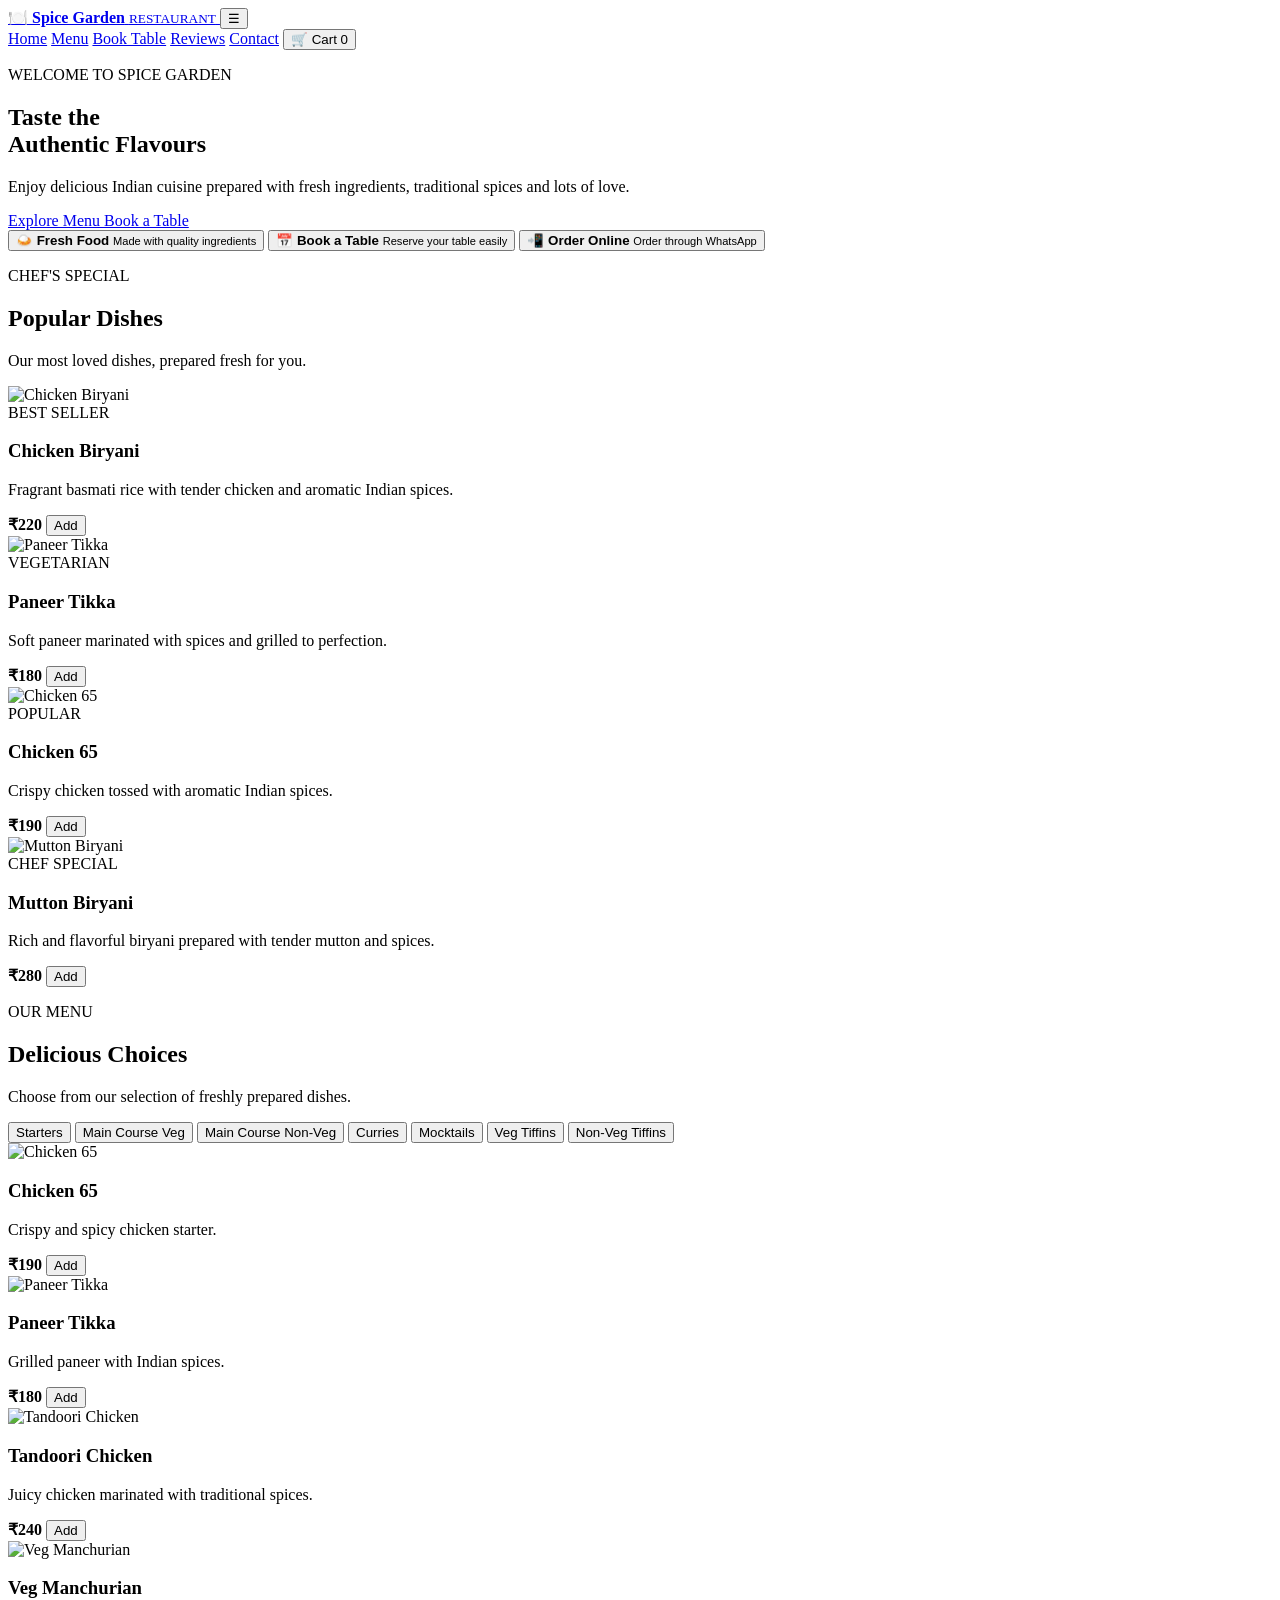
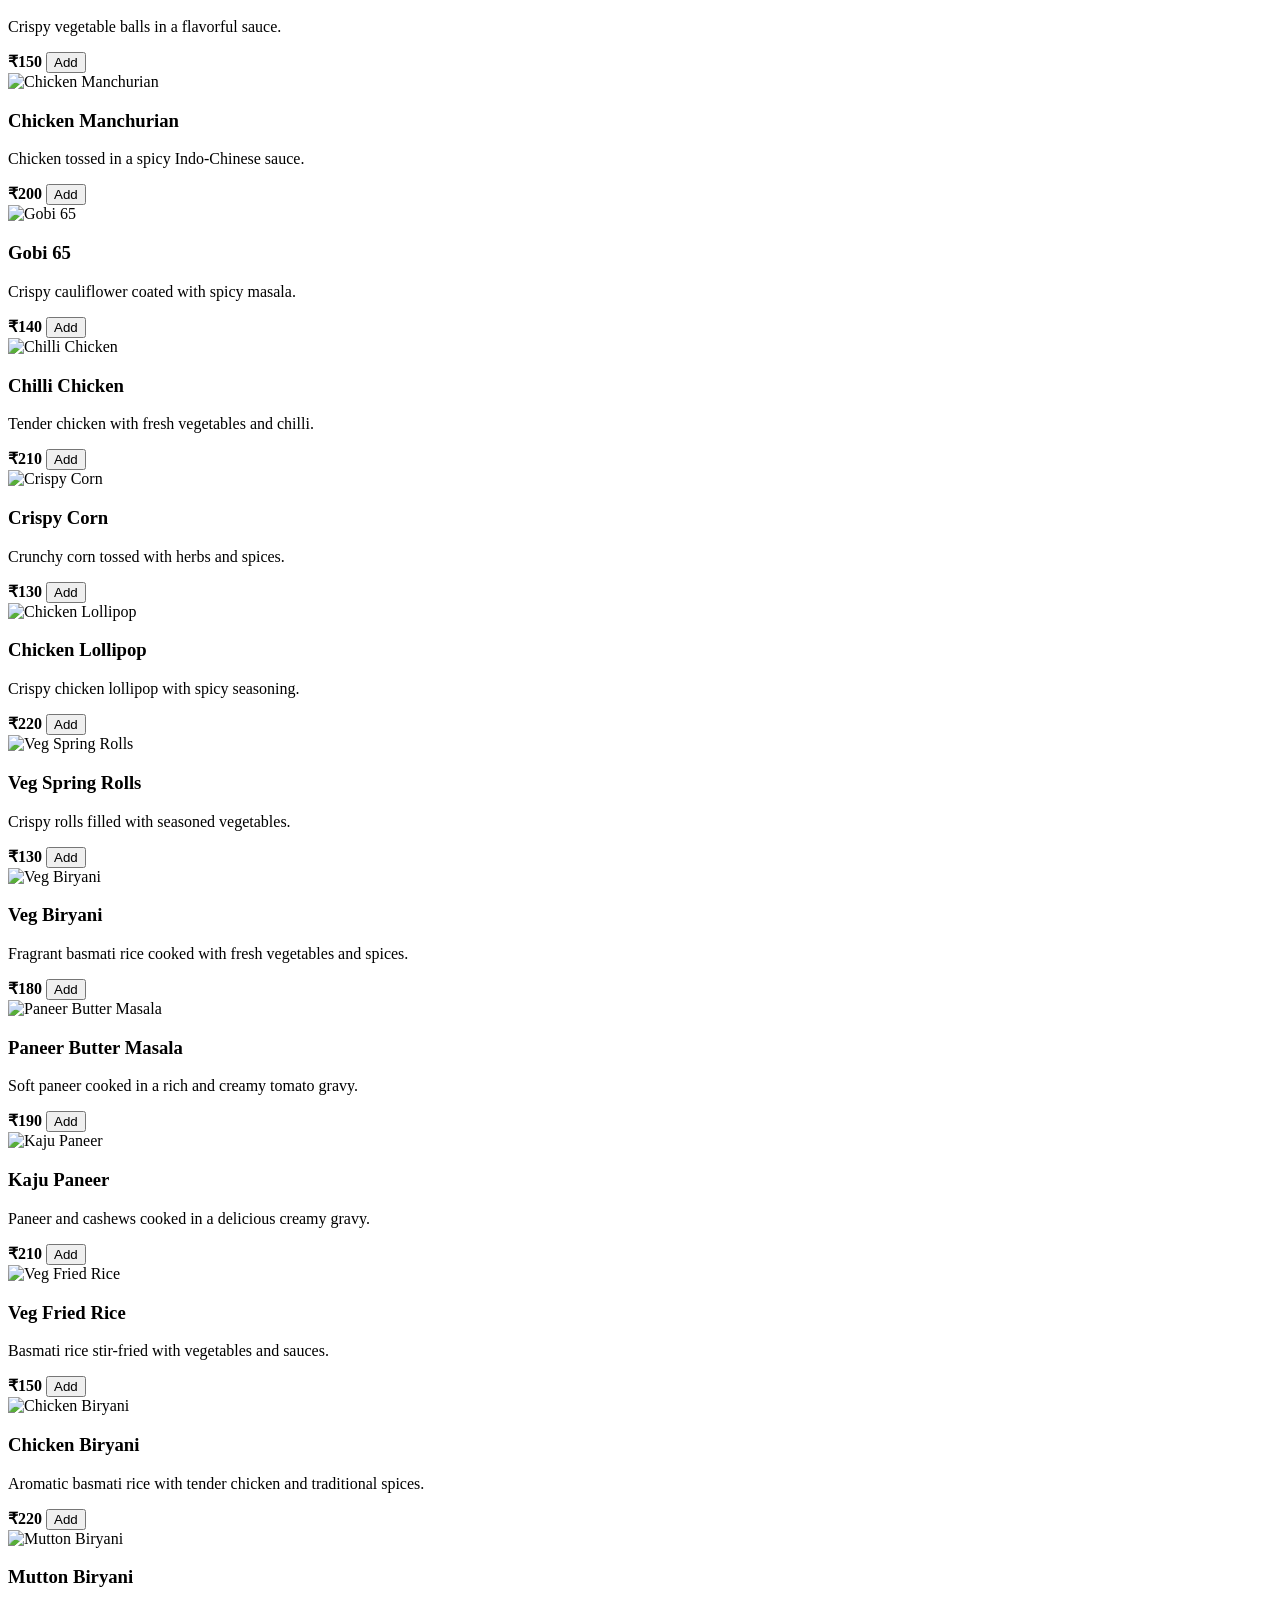
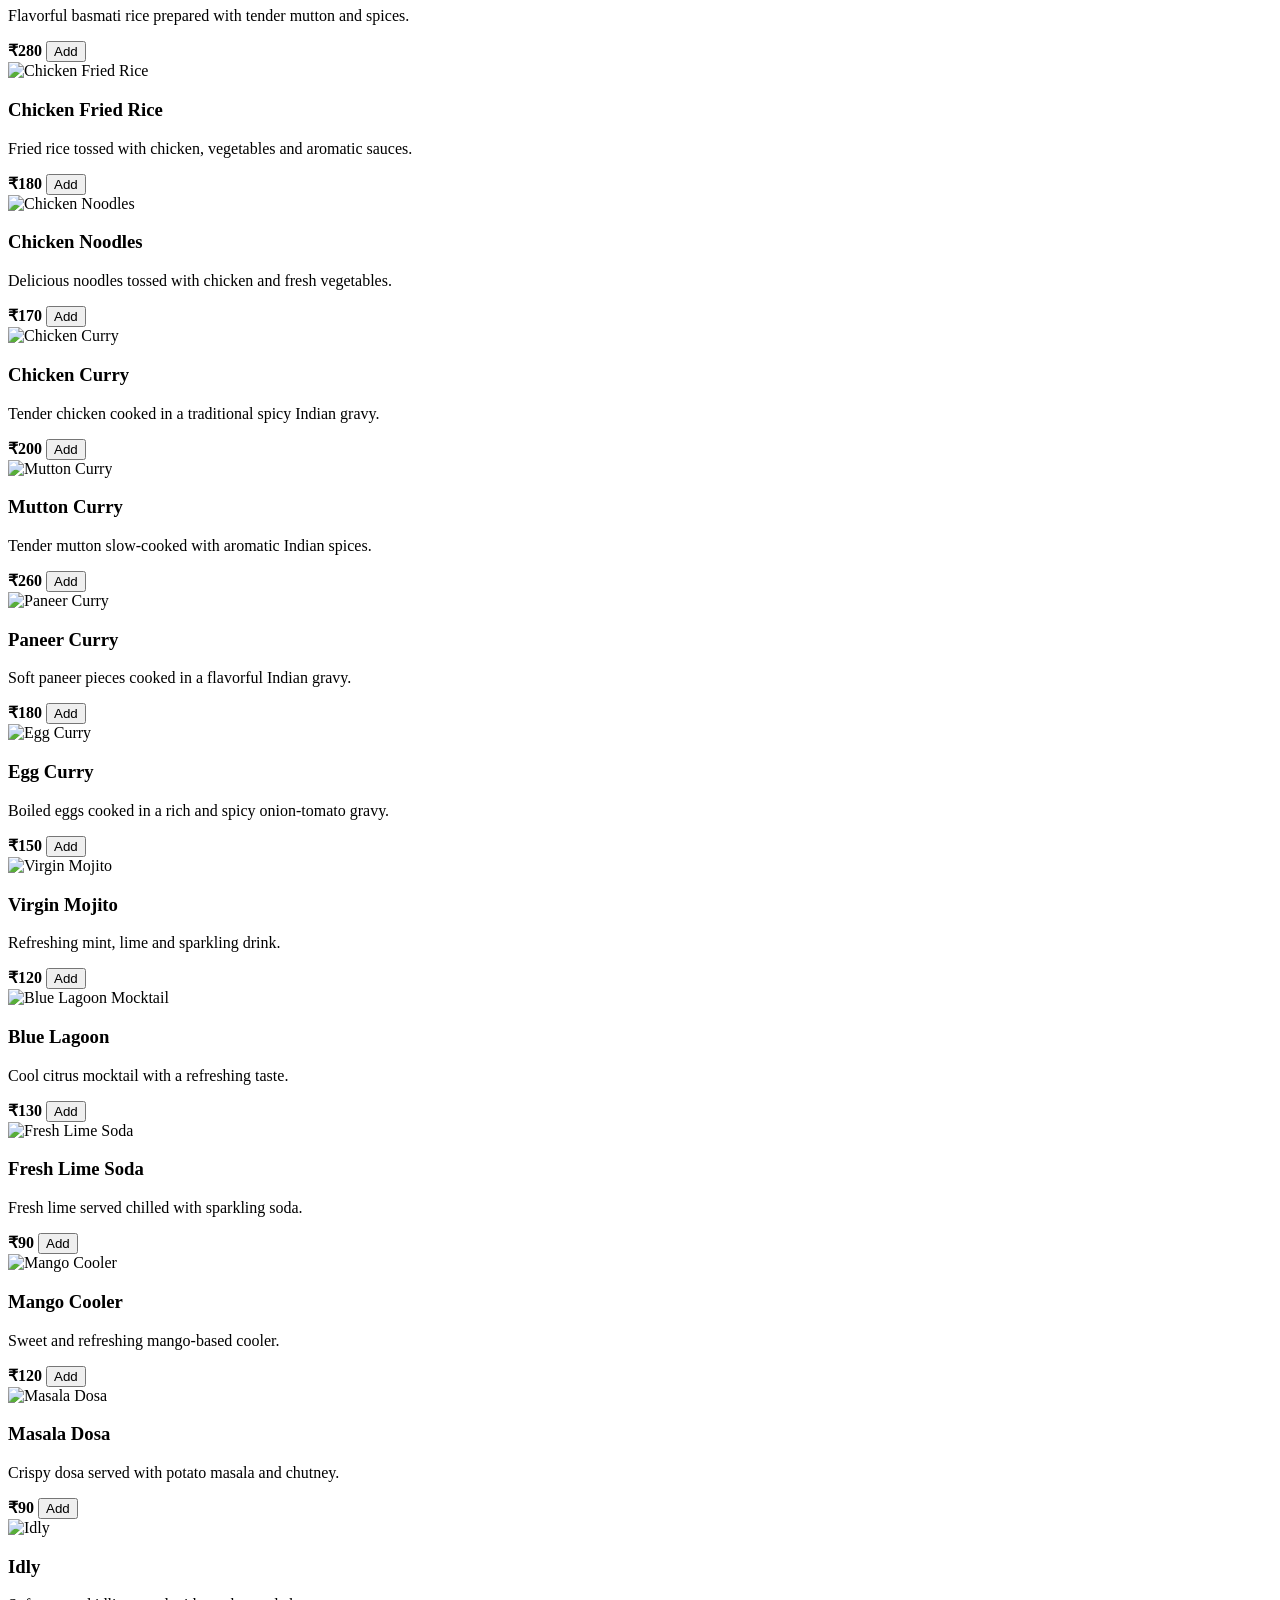
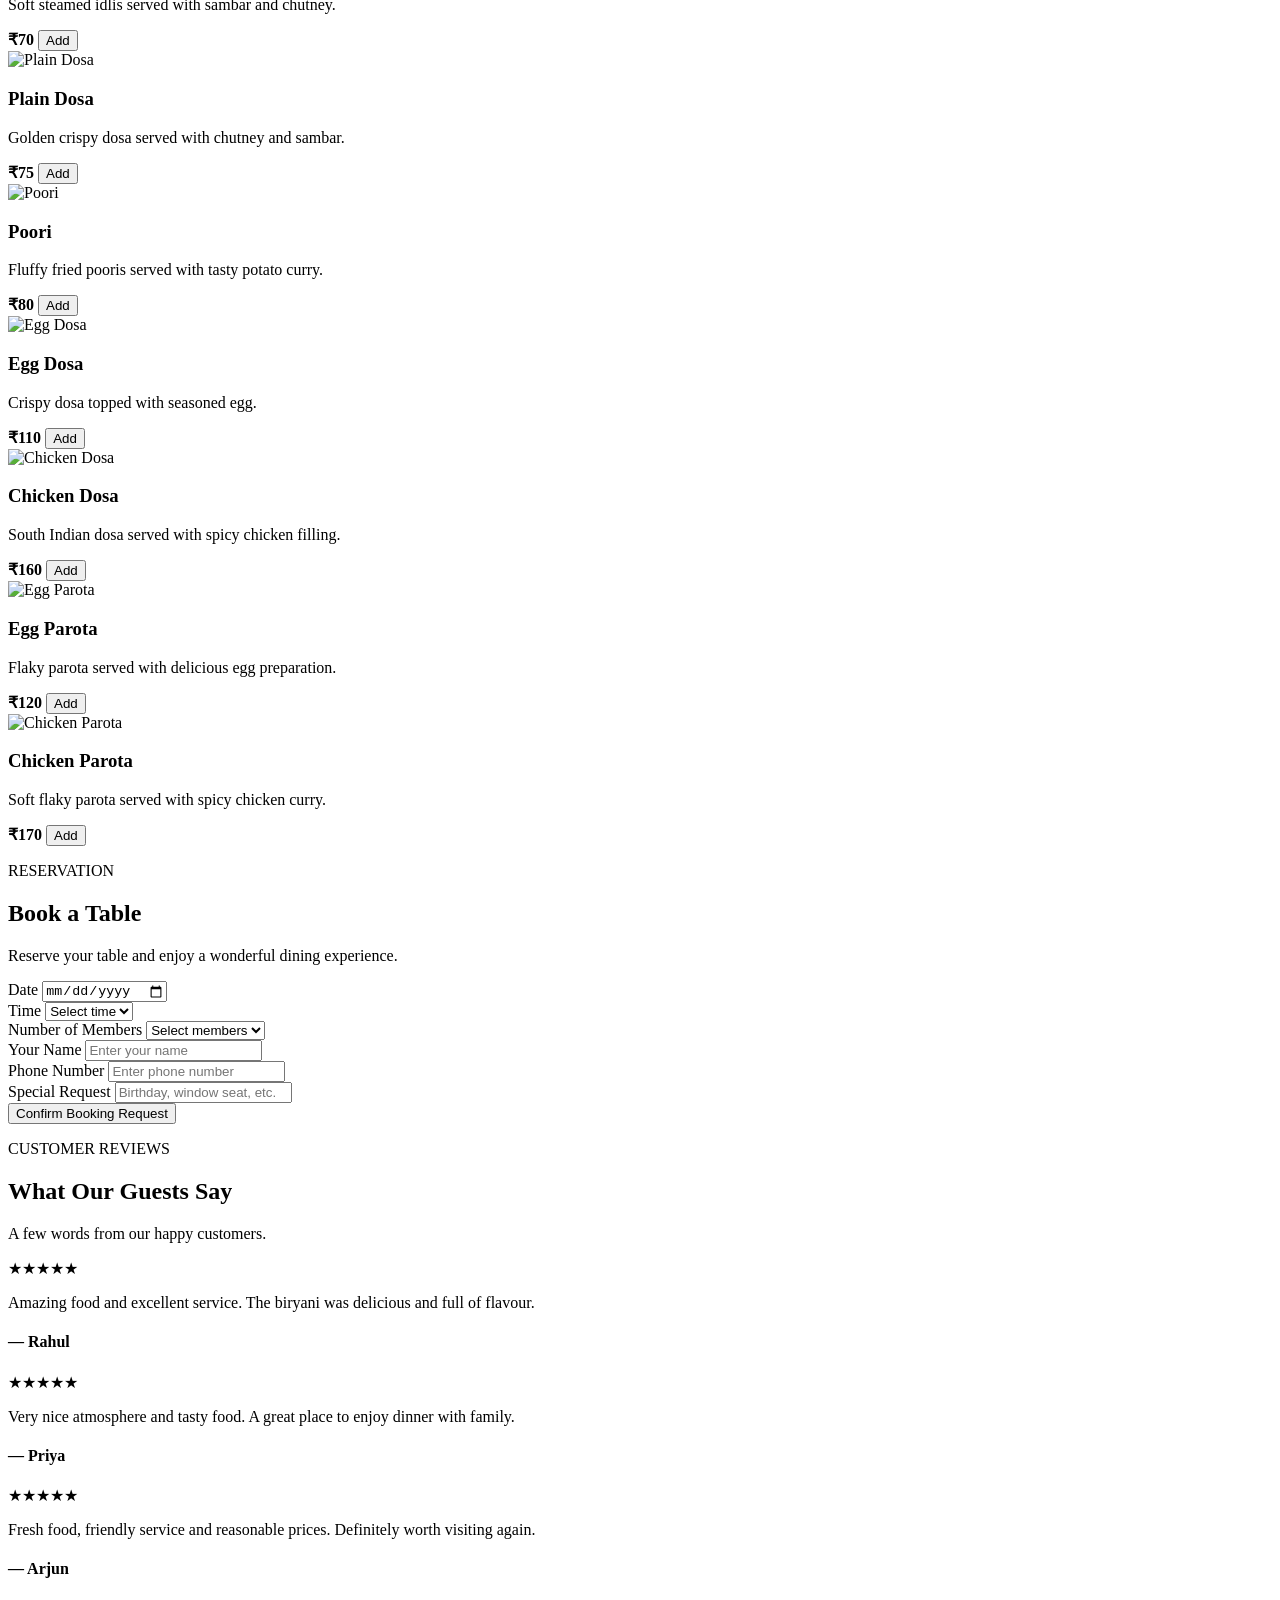
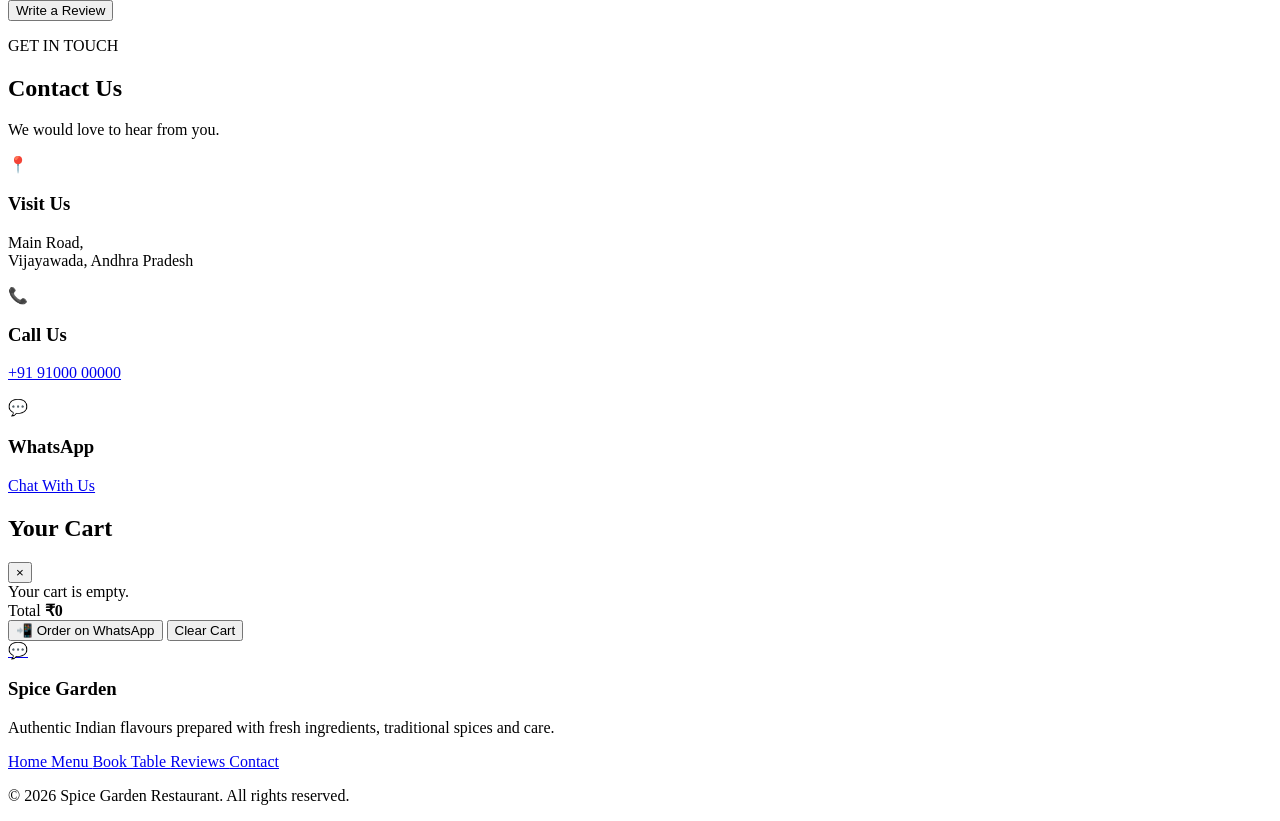
==== index.html @ 271b8ff0 "index.html" ====
<!DOCTYPE html>
<html lang="en">

<head>

    <meta charset="UTF-8">

    <meta name="viewport" content="width=device-width, initial-scale=1.0">

    <title>Spice Garden Restaurant</title>

    <meta
        name="description"
        content="Spice Garden Restaurant - Authentic Indian food, biryani, starters, curries and more."
    >

    <link rel="stylesheet" href="style.css">

</head>

<body>

<!-- =====================================================
     HEADER
===================================================== -->

<header class="topbar">

    <a href="#home" class="brand">

        <span class="brand-icon">🍽️</span>

        <span>
            <strong>Spice Garden</strong>
            <small>RESTAURANT</small>
        </span>

    </a>


    <button
        class="menu-toggle"
        id="menuToggle"
        aria-label="Open navigation menu"
    >
        ☰
    </button>


    <nav id="navMenu">

        <a href="#home">Home</a>

        <a href="#menu">Menu</a>

        <a href="#booking">Book Table</a>

        <a href="#reviews">Reviews</a>

        <a href="#contact">Contact</a>

        <button
            class="nav-cart"
            onclick="openCart()"
        >
            🛒 Cart
            <span id="cartCount">0</span>
        </button>

    </nav>

</header>


<!-- =====================================================
     HOME / HERO
===================================================== -->

<main>

<section class="hero" id="home">

    <div class="hero-overlay"></div>

    <div class="hero-content">

        <p class="eyebrow">
            WELCOME TO SPICE GARDEN
        </p>

        <h1>
            Taste the
            <br>
            <span>Authentic Flavours</span>
        </h1>

        <p class="hero-text">
            Enjoy delicious Indian cuisine prepared
            with fresh ingredients, traditional spices
            and lots of love.
        </p>

        <div class="hero-buttons">

            <a
                href="#menu"
                class="btn btn-primary"
            >
                Explore Menu
            </a>

            <a
                href="#booking"
                class="btn btn-outline"
            >
                Book a Table
            </a>

        </div>

    </div>

</section>


<!-- =====================================================
     QUICK ACTIONS
===================================================== -->

<section class="quick-actions">

    <button onclick="goToSection('menu')">

        <span>🍛</span>

        <strong>
            Fresh Food
        </strong>

        <small>
            Made with quality ingredients
        </small>

    </button>


    <button onclick="goToSection('booking')">

        <span>📅</span>

        <strong>
            Book a Table
        </strong>

        <small>
            Reserve your table easily
        </small>

    </button>


    <button onclick="orderOnWhatsApp()">

        <span>📲</span>

        <strong>
            Order Online
        </strong>

        <small>
            Order through WhatsApp
        </small>

    </button>

              </section>
              <!-- =====================================================
     FEATURED FOOD
===================================================== -->

<section class="featured-section">

    <div class="section-heading">

        <p class="eyebrow">
            CHEF'S SPECIAL
        </p>

        <h2>
            Popular Dishes
        </h2>

        <p>
            Our most loved dishes, prepared fresh for you.
        </p>

    </div>


    <div class="featured-grid">


        <!-- Chicken Biryani -->

        <div class="featured-card">

            <img
                src="https://images.unsplash.com/photo-1631515242808-497c3e7f98e7?auto=format&fit=crop&w=900&q=85"
                alt="Chicken Biryani"
            >

            <div class="featured-content">

                <span class="food-tag">
                    BEST SELLER
                </span>

                <h3>
                    Chicken Biryani
                </h3>

                <p>
                    Fragrant basmati rice with tender chicken
                    and aromatic Indian spices.
                </p>

                <div class="food-bottom">

                    <strong>₹220</strong>

                    <button
                        onclick="addToCart('Chicken Biryani', 220)"
                    >
                        Add
                    </button>

                </div>

            </div>

        </div>


        <!-- Paneer Tikka -->

        <div class="featured-card">

            <img
                src="https://images.unsplash.com/photo-1567188040759-fb8a883dc6d8?auto=format&fit=crop&w=900&q=85"
                alt="Paneer Tikka"
            >

            <div class="featured-content">

                <span class="food-tag">
                    VEGETARIAN
                </span>

                <h3>
                    Paneer Tikka
                </h3>

                <p>
                    Soft paneer marinated with spices
                    and grilled to perfection.
                </p>

                <div class="food-bottom">

                    <strong>₹180</strong>

                    <button
                        onclick="addToCart('Paneer Tikka', 180)"
                    >
                        Add
                    </button>

                </div>

            </div>

        </div>


        <!-- Chicken 65 -->

        <div class="featured-card">

            <img
                src="https://images.unsplash.com/photo-1562967916-eb82221dfb36?auto=format&fit=crop&w=900&q=85"
                alt="Chicken 65"
            >

            <div class="featured-content">

                <span class="food-tag">
                    POPULAR
                </span>

                <h3>
                    Chicken 65
                </h3>

                <p>
                    Crispy chicken tossed with
                    aromatic Indian spices.
                </p>

                <div class="food-bottom">

                    <strong>₹190</strong>

                    <button
                        onclick="addToCart('Chicken 65', 190)"
                    >
                        Add
                    </button>

                </div>

            </div>

        </div>


        <!-- Mutton Biryani -->

        <div class="featured-card">

            <img
                src="https://images.unsplash.com/photo-1545247181-516773cae754?auto=format&fit=crop&w=900&q=85"
                alt="Mutton Biryani"
            >

            <div class="featured-content">

                <span class="food-tag">
                    CHEF SPECIAL
                </span>

                <h3>
                    Mutton Biryani
                </h3>

                <p>
                    Rich and flavorful biryani prepared
                    with tender mutton and spices.
                </p>

                <div class="food-bottom">

                    <strong>₹280</strong>

                    <button
                        onclick="addToCart('Mutton Biryani', 280)"
                    >
                        Add
                    </button>

                </div>

            </div>

        </div>


    </div>

</section>


<!-- =====================================================
     MENU SECTION
===================================================== -->

<section class="menu-section" id="menu">

    <div class="section-heading">

        <p class="eyebrow">
            OUR MENU
        </p>

        <h2>
            Delicious Choices
        </h2>

        <p>
            Choose from our selection of freshly prepared dishes.
        </p>

    </div>


    <!-- MENU CATEGORY BUTTONS -->

    <div class="category-buttons">

        <button
            class="category active"
            onclick="showCategory('starters', this)"
        >
            Starters
        </button>


        <button
            class="category"
            onclick="showCategory('mainveg', this)"
        >
            Main Course Veg
        </button>


        <button
            class="category"
            onclick="showCategory('mainnonveg', this)"
        >
            Main Course Non-Veg
        </button>


        <button
            class="category"
            onclick="showCategory('curries', this)"
        >
            Curries
        </button>


        <button
            class="category"
            onclick="showCategory('mocktails', this)"
        >
            Mocktails
        </button>


        <button
            class="category"
            onclick="showCategory('veg', this)"
        >
            Veg Tiffins
        </button>


        <button
            class="category"
            onclick="showCategory('nonveg', this)"
        >
            Non-Veg Tiffins
        </button>

    </div>


    <!-- =================================================
         STARTERS
    ================================================= -->

    <div
        class="food-category active-category"
        id="starters"
    >


        <!-- Chicken 65 -->

        <div class="food-card">

            <img
                src="https://images.unsplash.com/photo-1562967916-eb82221dfb36?auto=format&fit=crop&w=900&q=85"
                alt="Chicken 65"
            >

            <div class="food-info">

                <h3>Chicken 65</h3>

                <p>
                    Crispy and spicy chicken starter.
                </p>

                <div class="food-bottom">

                    <strong>₹190</strong>

                    <button
                        onclick="addToCart('Chicken 65', 190)"
                    >
                        Add
                    </button>

                </div>

            </div>

        </div>


        <!-- Paneer Tikka -->

        <div class="food-card">

            <img
                src="https://images.unsplash.com/photo-1567188040759-fb8a883dc6d8?auto=format&fit=crop&w=900&q=85"
                alt="Paneer Tikka"
            >

            <div class="food-info">

                <h3>Paneer Tikka</h3>

                <p>
                    Grilled paneer with Indian spices.
                </p>

                <div class="food-bottom">

                    <strong>₹180</strong>

                    <button
                        onclick="addToCart('Paneer Tikka', 180)"
                    >
                        Add
                    </button>

                </div>

            </div>

        </div>


        <!-- Tandoori Chicken -->

        <div class="food-card">

            <img
                src="https://images.unsplash.com/photo-1599487488170-d11ec9c172f0?auto=format&fit=crop&w=900&q=85"
                alt="Tandoori Chicken"
            >

            <div class="food-info">

                <h3>Tandoori Chicken</h3>

                <p>
                    Juicy chicken marinated with traditional spices.
                </p>

                <div class="food-bottom">

                    <strong>₹240</strong>

                    <button
                        onclick="addToCart('Tandoori Chicken', 240)"
                    >
                        Add
                    </button>

                </div>

            </div>

        </div>


        <!-- Veg Manchurian -->

        <div class="food-card">

            <img
                src="https://images.unsplash.com/photo-1625398407796-82650a8c135f?auto=format&fit=crop&w=900&q=85"
                alt="Veg Manchurian"
            >

            <div class="food-info">

                <h3>Veg Manchurian</h3>

                <p>
                    Crispy vegetable balls in a flavorful sauce.
                </p>

                <div class="food-bottom">

                    <strong>₹150</strong>

                    <button
                        onclick="addToCart('Veg Manchurian', 150)"
                    >
                        Add
                    </button>

                </div>

            </div>

        </div>


        <!-- Chicken Manchurian -->

        <div class="food-card">

            <img
                src="https://images.unsplash.com/photo-1601050690597-df0568f70950?auto=format&fit=crop&w=900&q=85"
                alt="Chicken Manchurian"
            >

            <div class="food-info">

                <h3>Chicken Manchurian</h3>

                <p>
                    Chicken tossed in a spicy Indo-Chinese sauce.
                </p>

                <div class="food-bottom">

                    <strong>₹200</strong>

                    <button
                        onclick="addToCart('Chicken Manchurian', 200)"
                    >
                        Add
                    </button>

                </div>

            </div>

        </div>


        <!-- Gobi 65 -->

        <div class="food-card">

            <img
                src="https://images.unsplash.com/photo-1626777552726-4a6b54c97e46?auto=format&fit=crop&w=900&q=85"
                alt="Gobi 65"
            >

            <div class="food-info">

                <h3>Gobi 65</h3>

                <p>
                    Crispy cauliflower coated with spicy masala.
                </p>

                <div class="food-bottom">

                    <strong>₹140</strong>

                    <button
                        onclick="addToCart('Gobi 65', 140)"
                    >
                        Add
                    </button>

                </div>

            </div>

        </div>


        <!-- Chilli Chicken -->

        <div class="food-card">

            <img
                src="https://images.unsplash.com/photo-1525755662778-989d0524087e?auto=format&fit=crop&w=900&q=85"
                alt="Chilli Chicken"
            >

            <div class="food-info">

                <h3>Chilli Chicken</h3>

                <p>
                    Tender chicken with fresh vegetables and chilli.
                </p>

                <div class="food-bottom">

                    <strong>₹210</strong>

                    <button
                        onclick="addToCart('Chilli Chicken', 210)"
                    >
                        Add
                    </button>

                </div>

            </div>

        </div>


        <!-- Crispy Corn -->

        <div class="food-card">

            <img
                src="https://images.unsplash.com/photo-1551754655-cd27e38d2076?auto=format&fit=crop&w=900&q=85"
                alt="Crispy Corn"
            >

            <div class="food-info">

                <h3>Crispy Corn</h3>

                <p>
                    Crunchy corn tossed with herbs and spices.
                </p>

                <div class="food-bottom">

                    <strong>₹130</strong>

                    <button
                        onclick="addToCart('Crispy Corn', 130)"
                    >
                        Add
                    </button>

                </div>

            </div>

        </div>


        <!-- Chicken Lollipop -->

        <div class="food-card">

            <img
                src="https://images.unsplash.com/photo-1527477396000-e27163b481c2?auto=format&fit=crop&w=900&q=85"
                alt="Chicken Lollipop"
            >

            <div class="food-info">

                <h3>Chicken Lollipop</h3>

                <p>
                    Crispy chicken lollipop with spicy seasoning.
                </p>

                <div class="food-bottom">

                    <strong>₹220</strong>

                    <button
                        onclick="addToCart('Chicken Lollipop', 220)"
                    >
                        Add
                    </button>

                </div>

            </div>

        </div>


        <!-- Veg Spring Rolls -->

        <div class="food-card">

            <img
                src="https://images.unsplash.com/photo-1544025162-d76694265947?auto=format&fit=crop&w=900&q=85"
                alt="Veg Spring Rolls"
            >

            <div class="food-info">

                <h3>Veg Spring Rolls</h3>

                <p>
                    Crispy rolls filled with seasoned vegetables.
                </p>

                <div class="food-bottom">

                    <strong>₹130</strong>

                    <button
                        onclick="addToCart('Veg Spring Rolls', 130)"
                    >
                        Add
                    </button>

                </div>

            </div>

        </div>

  </div>
  <!-- =====================================================
     MAIN COURSE — VEG
===================================================== -->

<div
    class="food-category"
    id="mainveg"
>


    <!-- Veg Biryani -->

    <div class="food-card">

        <img
            src="https://images.unsplash.com/photo-1601050690117-94f5f6fa8bd7?auto=format&fit=crop&w=900&q=85"
            alt="Veg Biryani"
        >

        <div class="food-info">

            <h3>Veg Biryani</h3>

            <p>
                Fragrant basmati rice cooked with fresh vegetables and spices.
            </p>

            <div class="food-bottom">

                <strong>₹180</strong>

                <button
                    onclick="addToCart('Veg Biryani', 180)"
                >
                    Add
                </button>

            </div>

        </div>

    </div>


    <!-- Paneer Butter Masala -->

    <div class="food-card">

        <img
            src="https://images.unsplash.com/photo-1631452180519-c014fe946bc7?auto=format&fit=crop&w=900&q=85"
            alt="Paneer Butter Masala"
        >

        <div class="food-info">

            <h3>Paneer Butter Masala</h3>

            <p>
                Soft paneer cooked in a rich and creamy tomato gravy.
            </p>

            <div class="food-bottom">

                <strong>₹190</strong>

                <button
                    onclick="addToCart('Paneer Butter Masala', 190)"
                >
                    Add
                </button>

            </div>

        </div>

    </div>


    <!-- Kaju Paneer -->

    <div class="food-card">

        <img
            src="https://images.unsplash.com/photo-1631452180539-96aca7d48617?auto=format&fit=crop&w=900&q=85"
            alt="Kaju Paneer"
        >

        <div class="food-info">

            <h3>Kaju Paneer</h3>

            <p>
                Paneer and cashews cooked in a delicious creamy gravy.
            </p>

            <div class="food-bottom">

                <strong>₹210</strong>

                <button
                    onclick="addToCart('Kaju Paneer', 210)"
                >
                    Add
                </button>

            </div>

        </div>

    </div>


    <!-- Veg Fried Rice -->

    <div class="food-card">

        <img
            src="https://images.unsplash.com/photo-1603133872878-684f208fb84b?auto=format&fit=crop&w=900&q=85"
            alt="Veg Fried Rice"
        >

        <div class="food-info">

            <h3>Veg Fried Rice</h3>

            <p>
                Basmati rice stir-fried with vegetables and sauces.
            </p>

            <div class="food-bottom">

                <strong>₹150</strong>

                <button
                    onclick="addToCart('Veg Fried Rice', 150)"
                >
                    Add
                </button>

            </div>

        </div>

    </div>


</div>



<!-- =====================================================
     MAIN COURSE — NON-VEG
===================================================== -->

<div
    class="food-category"
    id="mainnonveg"
>


    <!-- Chicken Biryani -->

    <div class="food-card">

        <img
            src="https://images.unsplash.com/photo-1631515242808-497c3e7f98e7?auto=format&fit=crop&w=900&q=85"
            alt="Chicken Biryani"
        >

        <div class="food-info">

            <h3>Chicken Biryani</h3>

            <p>
                Aromatic basmati rice with tender chicken and traditional spices.
            </p>

            <div class="food-bottom">

                <strong>₹220</strong>

                <button
                    onclick="addToCart('Chicken Biryani', 220)"
                >
                    Add
                </button>

            </div>

        </div>

    </div>


    <!-- Mutton Biryani -->

    <div class="food-card">

        <img
            src="https://images.unsplash.com/photo-1545247181-516773cae754?auto=format&fit=crop&w=900&q=85"
            alt="Mutton Biryani"
        >

        <div class="food-info">

            <h3>Mutton Biryani</h3>

            <p>
                Flavorful basmati rice prepared with tender mutton and spices.
            </p>

            <div class="food-bottom">

                <strong>₹280</strong>

                <button
                    onclick="addToCart('Mutton Biryani', 280)"
                >
                    Add
                </button>

            </div>

        </div>

    </div>


    <!-- Chicken Fried Rice -->

    <div class="food-card">

        <img
            src="https://images.unsplash.com/photo-1603133872878-684f208fb84b?auto=format&fit=crop&w=900&q=85"
            alt="Chicken Fried Rice"
        >

        <div class="food-info">

            <h3>Chicken Fried Rice</h3>

            <p>
                Fried rice tossed with chicken, vegetables and aromatic sauces.
            </p>

            <div class="food-bottom">

                <strong>₹180</strong>

                <button
                    onclick="addToCart('Chicken Fried Rice', 180)"
                >
                    Add
                </button>

            </div>

        </div>

    </div>


    <!-- Chicken Noodles -->

    <div class="food-card">

        <img
            src="https://images.unsplash.com/photo-1552611052-33e04de081de?auto=format&fit=crop&w=900&q=85"
            alt="Chicken Noodles"
        >

        <div class="food-info">

            <h3>Chicken Noodles</h3>

            <p>
                Delicious noodles tossed with chicken and fresh vegetables.
            </p>

            <div class="food-bottom">

                <strong>₹170</strong>

                <button
                    onclick="addToCart('Chicken Noodles', 170)"
                >
                    Add
                </button>

            </div>

        </div>

    </div>


</div>



<!-- =====================================================
     CURRIES
===================================================== -->

<div
    class="food-category"
    id="curries"
>


    <!-- Chicken Curry -->

    <div class="food-card">

        <img
            src="https://images.unsplash.com/photo-1603894584373-5ac82b2ae398?auto=format&fit=crop&w=900&q=85"
            alt="Chicken Curry"
        >

        <div class="food-info">

            <h3>Chicken Curry</h3>

            <p>
                Tender chicken cooked in a traditional spicy Indian gravy.
            </p>

            <div class="food-bottom">

                <strong>₹200</strong>

                <button
                    onclick="addToCart('Chicken Curry', 200)"
                >
                    Add
                </button>

            </div>

        </div>

    </div>


    <!-- Mutton Curry -->

    <div class="food-card">

        <img
            src="https://images.unsplash.com/photo-1545247181-516773cae754?auto=format&fit=crop&w=900&q=85"
            alt="Mutton Curry"
        >

        <div class="food-info">

            <h3>Mutton Curry</h3>

            <p>
                Tender mutton slow-cooked with aromatic Indian spices.
            </p>

            <div class="food-bottom">

                <strong>₹260</strong>

                <button
                    onclick="addToCart('Mutton Curry', 260)"
                >
                    Add
                </button>

            </div>

        </div>

    </div>


    <!-- Paneer Curry -->

    <div class="food-card">

        <img
            src="https://images.unsplash.com/photo-1631452180519-c014fe946bc7?auto=format&fit=crop&w=900&q=85"
            alt="Paneer Curry"
        >

        <div class="food-info">

            <h3>Paneer Curry</h3>

            <p>
                Soft paneer pieces cooked in a flavorful Indian gravy.
            </p>

            <div class="food-bottom">

                <strong>₹180</strong>

                <button
                    onclick="addToCart('Paneer Curry', 180)"
                >
                    Add
                </button>

            </div>

        </div>

    </div>


    <!-- Egg Curry -->

    <div class="food-card">

        <img
            src="https://images.unsplash.com/photo-1601050690597-df0568f70950?auto=format&fit=crop&w=900&q=85"
            alt="Egg Curry"
        >

        <div class="food-info">

            <h3>Egg Curry</h3>

            <p>
                Boiled eggs cooked in a rich and spicy onion-tomato gravy.
            </p>

            <div class="food-bottom">

                <strong>₹150</strong>

                <button
                    onclick="addToCart('Egg Curry', 150)"
                >
                    Add
                </button>

            </div>

        </div>

    </div>


</div>
<!-- =====================================================
     MOCKTAILS
===================================================== -->

<div
    class="food-category"
    id="mocktails"
>


    <!-- Virgin Mojito -->

    <div class="food-card">

        <img
            src="https://images.unsplash.com/photo-1513558161293-cdaf765ed2fd?auto=format&fit=crop&w=900&q=85"
            alt="Virgin Mojito"
        >

        <div class="food-info">

            <h3>Virgin Mojito</h3>

            <p>
                Refreshing mint, lime and sparkling drink.
            </p>

            <div class="food-bottom">

                <strong>₹120</strong>

                <button
                    onclick="addToCart('Virgin Mojito', 120)"
                >
                    Add
                </button>

            </div>

        </div>

    </div>


    <!-- Blue Lagoon -->

    <div class="food-card">

        <img
            src="https://images.unsplash.com/photo-1551024709-8f23befc6f87?auto=format&fit=crop&w=900&q=85"
            alt="Blue Lagoon Mocktail"
        >

        <div class="food-info">

            <h3>Blue Lagoon</h3>

            <p>
                Cool citrus mocktail with a refreshing taste.
            </p>

            <div class="food-bottom">

                <strong>₹130</strong>

                <button
                    onclick="addToCart('Blue Lagoon', 130)"
                >
                    Add
                </button>

            </div>

        </div>

    </div>


    <!-- Fresh Lime Soda -->

    <div class="food-card">

        <img
            src="https://images.unsplash.com/photo-1513558161293-cdaf765ed2fd?auto=format&fit=crop&w=900&q=85"
            alt="Fresh Lime Soda"
        >

        <div class="food-info">

            <h3>Fresh Lime Soda</h3>

            <p>
                Fresh lime served chilled with sparkling soda.
            </p>

            <div class="food-bottom">

                <strong>₹90</strong>

                <button
                    onclick="addToCart('Fresh Lime Soda', 90)"
                >
                    Add
                </button>

            </div>

        </div>

    </div>


    <!-- Mango Cooler -->

    <div class="food-card">

        <img
            src="https://images.unsplash.com/photo-1623065422902-30a2d299bbe4?auto=format&fit=crop&w=900&q=85"
            alt="Mango Cooler"
        >

        <div class="food-info">

            <h3>Mango Cooler</h3>

            <p>
                Sweet and refreshing mango-based cooler.
            </p>

            <div class="food-bottom">

                <strong>₹120</strong>

                <button
                    onclick="addToCart('Mango Cooler', 120)"
                >
                    Add
                </button>

            </div>

        </div>

    </div>

</div>



<!-- =====================================================
     VEG TIFFINS
===================================================== -->

<div
    class="food-category"
    id="veg"
>


    <!-- Masala Dosa -->

    <div class="food-card">

        <img
            src="https://images.unsplash.com/photo-1589301760014-d929f3979dbc?auto=format&fit=crop&w=900&q=85"
            alt="Masala Dosa"
        >

        <div class="food-info">

            <h3>Masala Dosa</h3>

            <p>
                Crispy dosa served with potato masala and chutney.
            </p>

            <div class="food-bottom">

                <strong>₹90</strong>

                <button
                    onclick="addToCart('Masala Dosa', 90)"
                >
                    Add
                </button>

            </div>

        </div>

    </div>


    <!-- Idly -->

    <div class="food-card">

        <img
            src="https://images.unsplash.com/photo-1589301760014-d929f3979dbc?auto=format&fit=crop&w=900&q=85"
            alt="Idly"
        >

        <div class="food-info">

            <h3>Idly</h3>

            <p>
                Soft steamed idlis served with sambar and chutney.
            </p>

            <div class="food-bottom">

                <strong>₹70</strong>

                <button
                    onclick="addToCart('Idly', 70)"
                >
                    Add
                </button>

            </div>

        </div>

    </div>


    <!-- Plain Dosa -->

    <div class="food-card">

        <img
            src="https://images.unsplash.com/photo-1589301760014-d929f3979dbc?auto=format&fit=crop&w=900&q=85"
            alt="Plain Dosa"
        >

        <div class="food-info">

            <h3>Plain Dosa</h3>

            <p>
                Golden crispy dosa served with chutney and sambar.
            </p>

            <div class="food-bottom">

                <strong>₹75</strong>

                <button
                    onclick="addToCart('Plain Dosa', 75)"
                >
                    Add
                </button>

            </div>

        </div>

    </div>


    <!-- Poori -->

    <div class="food-card">

        <img
            src="https://images.unsplash.com/photo-1601050690117-94f5f6fa8bd7?auto=format&fit=crop&w=900&q=85"
            alt="Poori"
        >

        <div class="food-info">

            <h3>Poori</h3>

            <p>
                Fluffy fried pooris served with tasty potato curry.
            </p>

            <div class="food-bottom">

                <strong>₹80</strong>

                <button
                    onclick="addToCart('Poori', 80)"
                >
                    Add
                </button>

            </div>

        </div>

    </div>

</div>



<!-- =====================================================
     NON-VEG TIFFINS
===================================================== -->

<div
    class="food-category"
    id="nonveg"
>


    <!-- Egg Dosa -->

    <div class="food-card">

        <img
            src="https://images.unsplash.com/photo-1601050690597-df0568f70950?auto=format&fit=crop&w=900&q=85"
            alt="Egg Dosa"
        >

        <div class="food-info">

            <h3>Egg Dosa</h3>

            <p>
                Crispy dosa topped with seasoned egg.
            </p>

            <div class="food-bottom">

                <strong>₹110</strong>

                <button
                    onclick="addToCart('Egg Dosa', 110)"
                >
                    Add
                </button>

            </div>

        </div>

    </div>


    <!-- Chicken Dosa -->

    <div class="food-card">

        <img
            src="https://images.unsplash.com/photo-1603894584373-5ac82b2ae398?auto=format&fit=crop&w=900&q=85"
            alt="Chicken Dosa"
        >

        <div class="food-info">

            <h3>Chicken Dosa</h3>

            <p>
                South Indian dosa served with spicy chicken filling.
            </p>

            <div class="food-bottom">

                <strong>₹160</strong>

                <button
                    onclick="addToCart('Chicken Dosa', 160)"
                >
                    Add
                </button>

            </div>

        </div>

    </div>


    <!-- Egg Parota -->

    <div class="food-card">

        <img
            src="https://images.unsplash.com/photo-1601050690597-df0568f70950?auto=format&fit=crop&w=900&q=85"
            alt="Egg Parota"
        >

        <div class="food-info">

            <h3>Egg Parota</h3>

            <p>
                Flaky parota served with delicious egg preparation.
            </p>

            <div class="food-bottom">

                <strong>₹120</strong>

                <button
                    onclick="addToCart('Egg Parota', 120)"
                >
                    Add
                </button>

            </div>

        </div>

    </div>


    <!-- Chicken Parota -->

    <div class="food-card">

        <img
            src="https://images.unsplash.com/photo-1603894584373-5ac82b2ae398?auto=format&fit=crop&w=900&q=85"
            alt="Chicken Parota"
        >

        <div class="food-info">

            <h3>Chicken Parota</h3>

            <p>
                Soft flaky parota served with spicy chicken curry.
            </p>

            <div class="food-bottom">

                <strong>₹170</strong>

                <button
                    onclick="addToCart('Chicken Parota', 170)"
                >
                    Add
                </button>

            </div>

        </div>

    </div>

          </div>
          <!-- =====================================================
     BOOK A TABLE
===================================================== -->

</section>

<section class="booking-section" id="booking">

    <div class="section-title">

        <p class="eyebrow">RESERVATION</p>

        <h2>Book a Table</h2>

        <p>
            Reserve your table and enjoy a wonderful dining experience.
        </p>

    </div>

    <form class="booking-form" id="bookingForm">

        <div class="form-row">

            <div class="form-group">

                <label for="bookingDate">
                    Date
                </label>

                <input
                    type="date"
                    id="bookingDate"
                    required
                >

            </div>


            <div class="form-group">

                <label for="bookingTime">
                    Time
                </label>

                <select id="bookingTime" required>

                    <option value="">
                        Select time
                    </option>

                    <option value="11:00 AM">
                        11:00 AM
                    </option>

                    <option value="12:00 PM">
                        12:00 PM
                    </option>

                    <option value="1:00 PM">
                        1:00 PM
                    </option>

                    <option value="2:00 PM">
                        2:00 PM
                    </option>

                    <option value="6:00 PM">
                        6:00 PM
                    </option>

                    <option value="7:00 PM">
                        7:00 PM
                    </option>

                    <option value="8:00 PM">
                        8:00 PM
                    </option>

                    <option value="9:00 PM">
                        9:00 PM
                    </option>

                </select>

            </div>

        </div>


        <div class="form-row">

            <div class="form-group">

                <label for="bookingMembers">
                    Number of Members
                </label>

                <select id="bookingMembers" required>

                    <option value="">
                        Select members
                    </option>

                    <option value="1">
                        1 Person
                    </option>

                    <option value="2">
                        2 People
                    </option>

                    <option value="3">
                        3 People
                    </option>

                    <option value="4">
                        4 People
                    </option>

                    <option value="5">
                        5 People
                    </option>

                    <option value="6">
                        6 People
                    </option>

                    <option value="7">
                        7 People
                    </option>

                    <option value="8">
                        8 People
                    </option>

                    <option value="9">
                        9 People
                    </option>

                    <option value="10">
                        10 People
                    </option>

                </select>

            </div>


            <div class="form-group">

                <label for="customerName">
                    Your Name
                </label>

                <input
                    type="text"
                    id="customerName"
                    placeholder="Enter your name"
                    required
                >

            </div>

        </div>


        <div class="form-row">

            <div class="form-group">

                <label for="customerPhone">
                    Phone Number
                </label>

                <input
                    type="tel"
                    id="customerPhone"
                    placeholder="Enter phone number"
                    inputmode="numeric"
                    required
                >

            </div>


            <div class="form-group">

                <label for="specialRequest">
                    Special Request
                </label>

                <input
                    type="text"
                    id="specialRequest"
                    placeholder="Birthday, window seat, etc."
                >

            </div>

        </div>


        <button
            type="submit"
            class="gold-btn"
        >
            Confirm Booking Request
        </button>

    </form>

</section>



<!-- =====================================================
     REVIEWS
===================================================== -->

<section class="reviews-section" id="reviews">

    <div class="section-heading">

        <p class="eyebrow">CUSTOMER REVIEWS</p>

        <h2>What Our Guests Say</h2>

        <p>
            A few words from our happy customers.
        </p>

    </div>


    <div class="reviews-grid">


        <div class="review-card">

            <div class="stars">
                ★★★★★
            </div>

            <p>
                Amazing food and excellent service.
                The biryani was delicious and full of flavour.
            </p>

            <h4>
                — Rahul
            </h4>

        </div>


        <div class="review-card">

            <div class="stars">
                ★★★★★
            </div>

            <p>
                Very nice atmosphere and tasty food.
                A great place to enjoy dinner with family.
            </p>

            <h4>
                — Priya
            </h4>

        </div>


        <div class="review-card">

            <div class="stars">
                ★★★★★
            </div>

            <p>
                Fresh food, friendly service and reasonable prices.
                Definitely worth visiting again.
            </p>

            <h4>
                — Arjun
            </h4>

        </div>

    </div>


    <div class="review-button-area">

        <button
            class="gold-btn"
            onclick="writeReview()"
        >
            Write a Review
        </button>

    </div>

</section>



<!-- =====================================================
     CONTACT
===================================================== -->

<section class="contact-section" id="contact">

    <div class="section-heading">

        <p class="eyebrow">GET IN TOUCH</p>

        <h2>Contact Us</h2>

        <p>
            We would love to hear from you.
        </p>

    </div>


    <div class="contact-grid">


        <!-- Address -->

        <div class="contact-card">

            <div class="contact-icon">
                📍
            </div>

            <h3>Visit Us</h3>

            <p>
                Main Road,<br>
                Vijayawada, Andhra Pradesh
            </p>

        </div>


        <!-- Phone -->

        <div class="contact-card">

            <div class="contact-icon">
                📞
            </div>

            <h3>Call Us</h3>

            <p>

                <a href="tel:+919100000000">
                    +91 91000 00000
                </a>

            </p>

        </div>


        <!-- WhatsApp -->

        <div class="contact-card">

            <div class="contact-icon">
                💬
            </div>

            <h3>WhatsApp</h3>

            <p>

                <a
                    href="https://wa.me/919100000000"
                    target="_blank"
                    rel="noopener"
                >
                    Chat With Us
                </a>

            </p>

        </div>

    </div>

</section>



<!-- =====================================================
     CART
===================================================== -->

<div
    class="cart-overlay"
    id="cartOverlay"
    onclick="closeCart()"
></div>


<aside
    class="cart-panel"
    id="cartPanel"
    aria-label="Shopping cart"
>

    <div class="cart-header">

        <h2>
            Your Cart
        </h2>

        <button
            class="cart-close"
            onclick="closeCart()"
            aria-label="Close cart"
        >
            ×
        </button>

    </div>


    <div
        class="cart-items"
        id="cartItems"
    >

        <div class="empty-cart">
            Your cart is empty.
        </div>

    </div>


    <div class="cart-footer">

        <div class="cart-total-row">

            <span>
                Total
            </span>

            <strong id="cartTotal">
                ₹0
            </strong>

        </div>


        <button
            class="whatsapp-order-btn"
            onclick="orderOnWhatsApp()"
        >
            📲 Order on WhatsApp
        </button>


        <button
            class="clear-cart-btn"
            onclick="clearCart()"
        >
            Clear Cart
        </button>

    </div>

</aside>



<!-- =====================================================
     FLOATING WHATSAPP BUTTON
===================================================== -->

<a
    class="floating-whatsapp"
    href="https://wa.me/919100000000"
    target="_blank"
    rel="noopener"
    aria-label="Chat on WhatsApp"
>
    💬
</a>



<!-- =====================================================
     FOOTER
===================================================== -->

<footer class="footer">

    <div class="footer-content">


        <div class="footer-brand">

            <h3>
                Spice Garden
            </h3>

            <p>
                Authentic Indian flavours prepared with
                fresh ingredients, traditional spices and care.
            </p>

        </div>


        <div class="footer-links">

            <a href="#home">
                Home
            </a>

            <a href="#menu">
                Menu
            </a>

            <a href="#booking">
                Book Table
            </a>

            <a href="#reviews">
                Reviews
            </a>

            <a href="#contact">
                Contact
            </a>

        </div>

    </div>


    <div class="footer-bottom">

        <p>
            © 2026 Spice Garden Restaurant.
            All rights reserved.
        </p>

    </div>

</footer>


</main>


<script src="script.js"></script>

</body>

  </html>
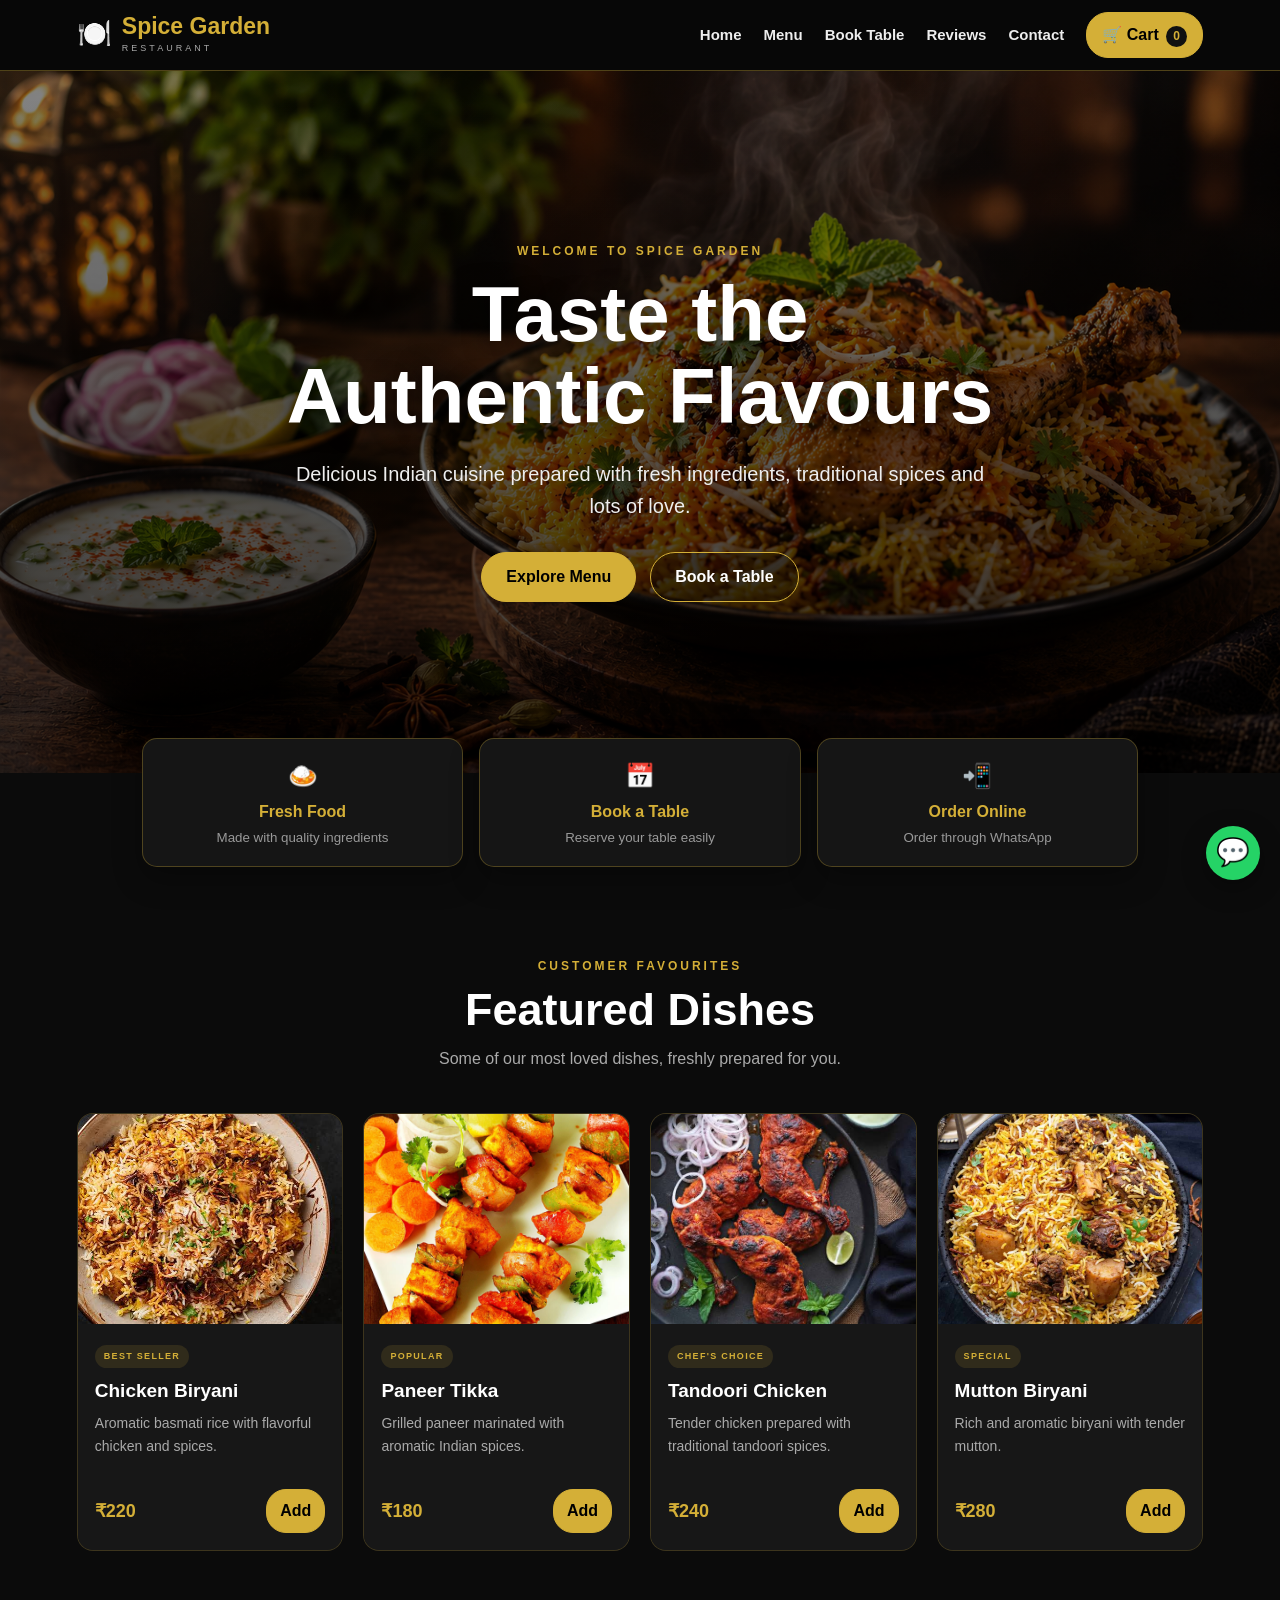
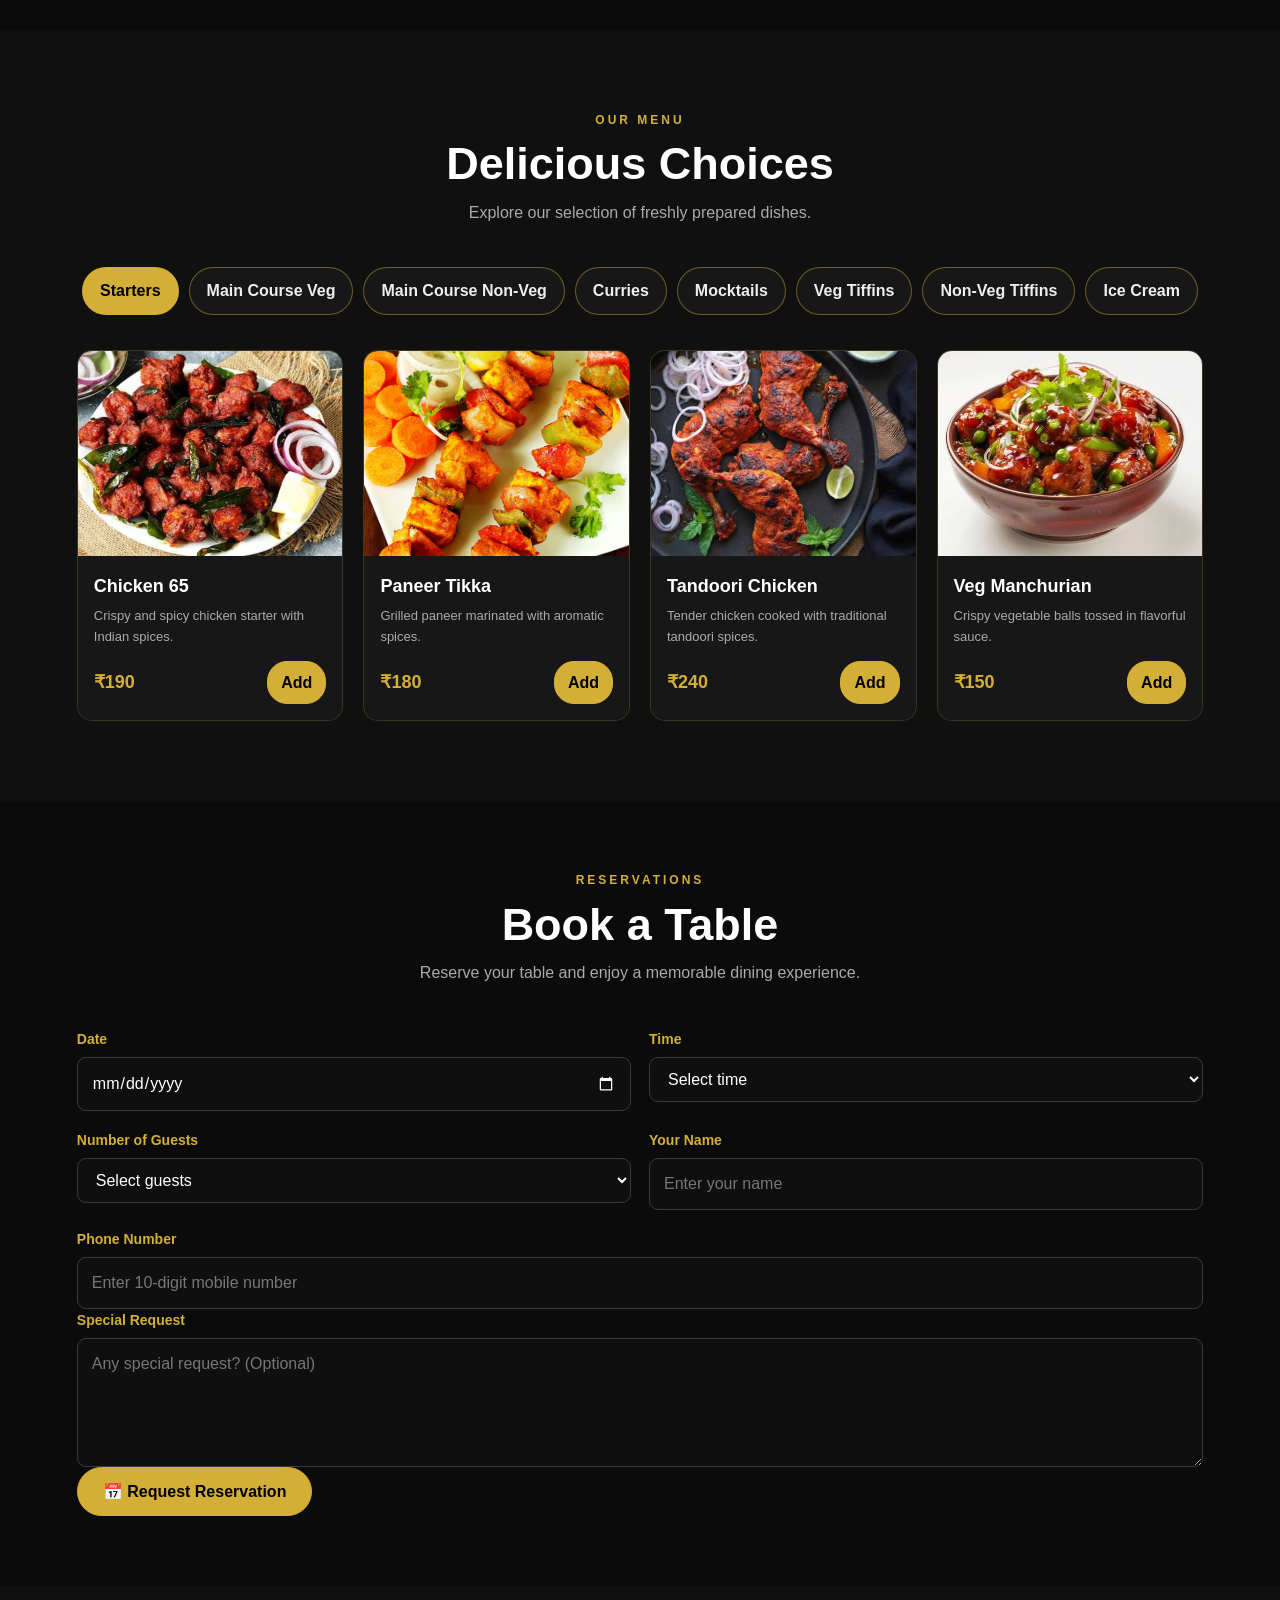
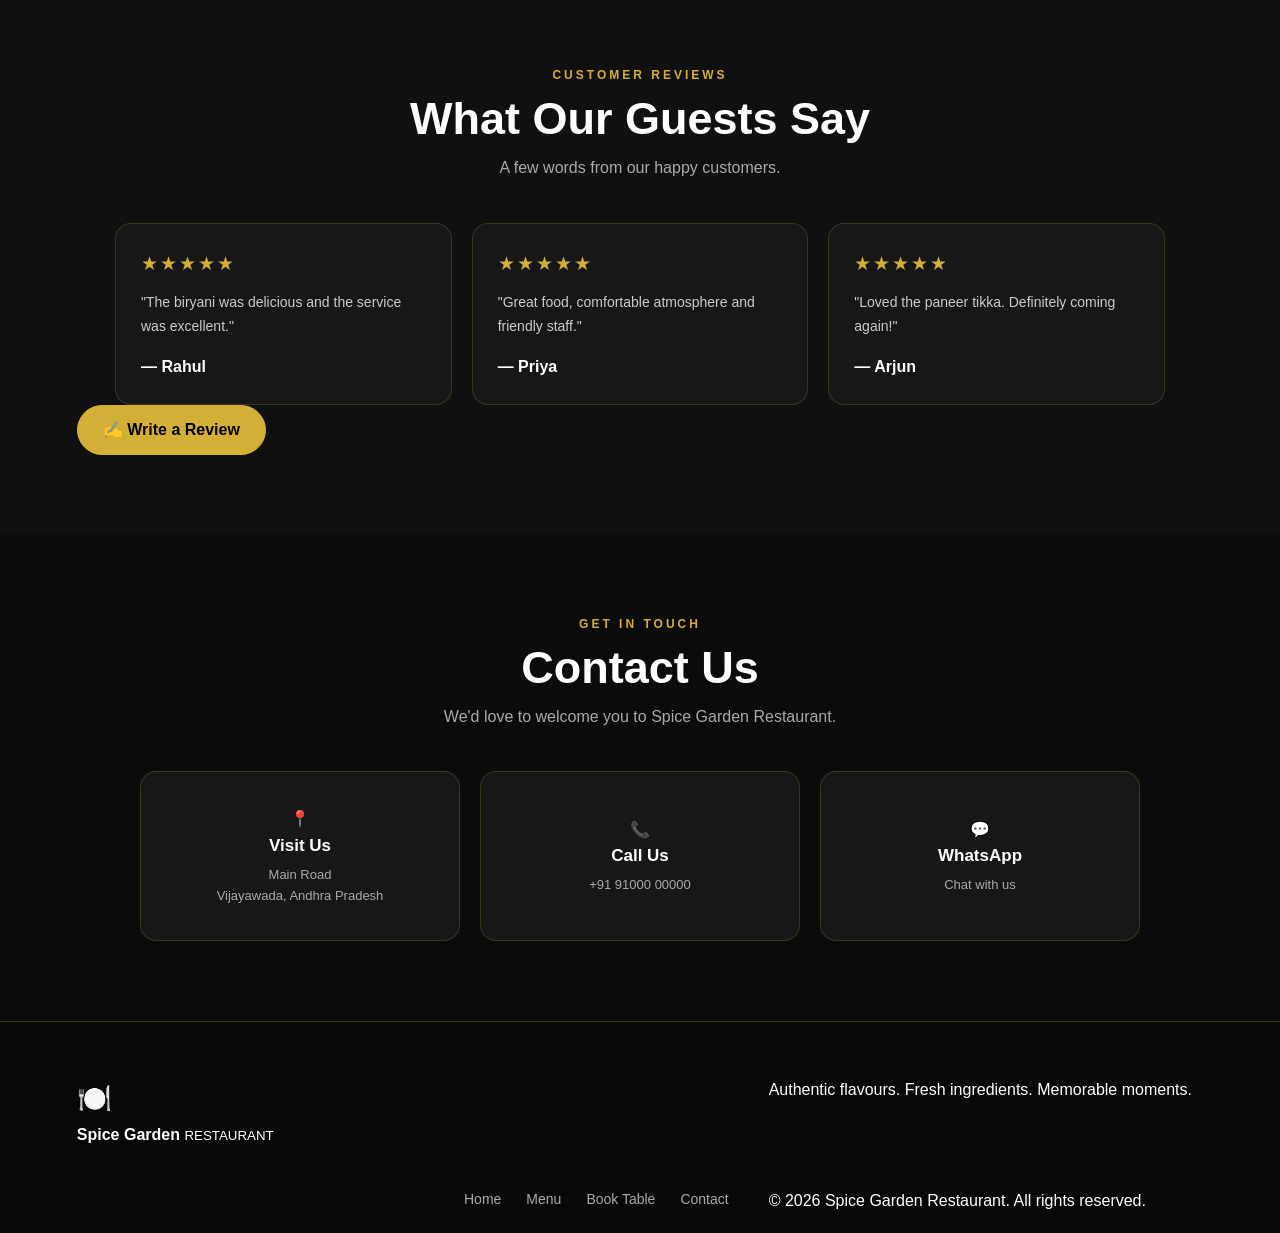
==== commit bfa0662c: "index.html" ====
--- a/index.html
+++ b/index.html
@@ -2,2264 +2,1686 @@
 <html lang="en">
 
 <head>
-
     <meta charset="UTF-8">
 
-    <meta name="viewport" content="width=device-width, initial-scale=1.0">
+    <meta
+        name="viewport"
+        content="width=device-width, initial-scale=1.0"
+    >
 
     <title>Spice Garden Restaurant</title>
 
     <meta
         name="description"
-        content="Spice Garden Restaurant - Authentic Indian food, biryani, starters, curries and more."
+        content="Spice Garden Restaurant - Authentic Indian food, delicious biryani, starters, curries, tiffins and refreshing mocktails."
     >
 
     <link rel="stylesheet" href="style.css">
-
 </head>
 
 <body>
 
-<!-- =====================================================
-     HEADER
-===================================================== -->
-
-<header class="topbar">
-
-    <a href="#home" class="brand">
-
-        <span class="brand-icon">🍽️</span>
-
-        <span>
-            <strong>Spice Garden</strong>
-            <small>RESTAURANT</small>
-        </span>
-
-    </a>
-
-
-    <button
-        class="menu-toggle"
-        id="menuToggle"
-        aria-label="Open navigation menu"
-    >
-        ☰
-    </button>
-
-
-    <nav id="navMenu">
-
-        <a href="#home">Home</a>
-
-        <a href="#menu">Menu</a>
-
-        <a href="#booking">Book Table</a>
-
-        <a href="#reviews">Reviews</a>
-
-        <a href="#contact">Contact</a>
+    <!-- ================= HEADER ================= -->
+
+    <header class="topbar">
+
+        <a href="#home" class="brand">
+
+            <span class="brand-icon">🍽️</span>
+
+            <span>
+                <strong>Spice Garden</strong>
+                <small>RESTAURANT</small>
+            </span>
+
+        </a>
+
 
         <button
-            class="nav-cart"
-            onclick="openCart()"
+            class="menu-toggle"
+            id="menuToggle"
+            aria-label="Open navigation menu"
         >
-            🛒 Cart
-            <span id="cartCount">0</span>
+            ☰
         </button>
 
-    </nav>
-
-</header>
-
-
-<!-- =====================================================
-     HOME / HERO
-===================================================== -->
-
-<main>
-
-<section class="hero" id="home">
-
-    <div class="hero-overlay"></div>
-
-    <div class="hero-content">
-
-        <p class="eyebrow">
-            WELCOME TO SPICE GARDEN
-        </p>
-
-        <h1>
-            Taste the
-            <br>
-            <span>Authentic Flavours</span>
-        </h1>
-
-        <p class="hero-text">
-            Enjoy delicious Indian cuisine prepared
-            with fresh ingredients, traditional spices
-            and lots of love.
-        </p>
-
-        <div class="hero-buttons">
-
-            <a
-                href="#menu"
-                class="btn btn-primary"
+
+        <nav id="navMenu">
+
+            <a href="#home">Home</a>
+
+            <a href="#menu">Menu</a>
+
+            <a href="#booking">Book Table</a>
+
+            <a href="#reviews">Reviews</a>
+
+            <a href="#contact">Contact</a>
+
+
+            <button
+                class="nav-cart"
+                onclick="openCart()"
             >
-                Explore Menu
-            </a>
-
-            <a
-                href="#booking"
-                class="btn btn-outline"
+                🛒 Cart
+
+                <span id="cartCount">0</span>
+            </button>
+
+        </nav>
+
+    </header>
+
+
+    <main>
+
+
+        <!-- ================= HERO ================= -->
+
+        <section class="hero" id="home">
+
+            <div class="hero-overlay"></div>
+
+
+            <div class="hero-content">
+
+                <p class="eyebrow">
+                    WELCOME TO SPICE GARDEN
+                </p>
+
+
+                <h1>
+                    Taste the
+                    <br>
+                    <span>Authentic Flavours</span>
+                </h1>
+
+
+                <p class="hero-text">
+                    Delicious Indian cuisine prepared
+                    with fresh ingredients, traditional
+                    spices and lots of love.
+                </p>
+
+
+                <div class="hero-buttons">
+
+                    <a
+                        href="#menu"
+                        class="btn btn-primary"
+                    >
+                        Explore Menu
+                    </a>
+
+
+                    <a
+                        href="#booking"
+                        class="btn btn-outline"
+                    >
+                        Book a Table
+                    </a>
+
+                </div>
+
+            </div>
+
+        </section>
+
+
+        <!-- ================= QUICK ACTIONS ================= -->
+
+        <section class="quick-actions">
+
+            <button onclick="goToSection('menu')">
+
+                <span>🍛</span>
+
+                <strong>Fresh Food</strong>
+
+                <small>
+                    Made with quality ingredients
+                </small>
+
+            </button>
+
+
+            <button onclick="goToSection('booking')">
+
+                <span>📅</span>
+
+                <strong>Book a Table</strong>
+
+                <small>
+                    Reserve your table easily
+                </small>
+
+            </button>
+
+
+            <button onclick="orderOnWhatsApp()">
+
+                <span>📲</span>
+
+                <strong>Order Online</strong>
+
+                <small>
+                    Order through WhatsApp
+                </small>
+
+            </button>
+
+                                      </section>
+                <!-- ================= FEATURED FOOD ================= -->
+
+        <section class="featured-section">
+
+            <div class="section-heading">
+
+                <p class="eyebrow">
+                    CUSTOMER FAVOURITES
+                </p>
+
+                <h2>Featured Dishes</h2>
+
+                <p>
+                    Some of our most loved dishes,
+                    freshly prepared for you.
+                </p>
+
+            </div>
+
+
+            <div class="featured-grid">
+
+                <!-- Chicken Biryani -->
+
+                <div class="featured-card">
+
+                    <img
+                        src="chicken-biryani.jpg"
+                        alt="Chicken Biryani"
+                    >
+
+                    <div class="featured-content">
+
+                        <span class="food-tag">
+                            BEST SELLER
+                        </span>
+
+                        <h3>Chicken Biryani</h3>
+
+                        <p>
+                            Aromatic basmati rice with
+                            flavorful chicken and spices.
+                        </p>
+
+                        <div class="food-bottom">
+
+                            <strong>₹220</strong>
+
+                            <button
+                                onclick="addToCart('Chicken Biryani', 220)"
+                            >
+                                Add
+                            </button>
+
+                        </div>
+
+                    </div>
+
+                </div>
+
+
+                <!-- Paneer Tikka -->
+
+                <div class="featured-card">
+
+                    <img
+                        src="paneer-tikka.jpg"
+                        alt="Paneer Tikka"
+                    >
+
+                    <div class="featured-content">
+
+                        <span class="food-tag">
+                            POPULAR
+                        </span>
+
+                        <h3>Paneer Tikka</h3>
+
+                        <p>
+                            Grilled paneer marinated
+                            with aromatic Indian spices.
+                        </p>
+
+                        <div class="food-bottom">
+
+                            <strong>₹180</strong>
+
+                            <button
+                                onclick="addToCart('Paneer Tikka', 180)"
+                            >
+                                Add
+                            </button>
+
+                        </div>
+
+                    </div>
+
+                </div>
+
+
+                <!-- Tandoori Chicken -->
+
+                <div class="featured-card">
+
+                    <img
+                        src="tandoori-chicken.jpg"
+                        alt="Tandoori Chicken"
+                    >
+
+                    <div class="featured-content">
+
+                        <span class="food-tag">
+                            CHEF'S CHOICE
+                        </span>
+
+                        <h3>Tandoori Chicken</h3>
+
+                        <p>
+                            Tender chicken prepared with
+                            traditional tandoori spices.
+                        </p>
+
+                        <div class="food-bottom">
+
+                            <strong>₹240</strong>
+
+                            <button
+                                onclick="addToCart('Tandoori Chicken', 240)"
+                            >
+                                Add
+                            </button>
+
+                        </div>
+
+                    </div>
+
+                </div>
+
+
+                <!-- Mutton Biryani -->
+
+                <div class="featured-card">
+
+                    <img
+                        src="mutton-biryani.jpg"
+                        alt="Mutton Biryani"
+                    >
+
+                    <div class="featured-content">
+
+                        <span class="food-tag">
+                            SPECIAL
+                        </span>
+
+                        <h3>Mutton Biryani</h3>
+
+                        <p>
+                            Rich and aromatic biryani
+                            with tender mutton.
+                        </p>
+
+                        <div class="food-bottom">
+
+                            <strong>₹280</strong>
+
+                            <button
+                                onclick="addToCart('Mutton Biryani', 280)"
+                            >
+                                Add
+                            </button>
+
+                        </div>
+
+                    </div>
+
+                </div>
+
+            </div>
+
+        </section>
+
+
+
+        <!-- ================= MENU ================= -->
+
+        <section
+            class="menu-section"
+            id="menu"
+        >
+
+            <div class="section-heading">
+
+                <p class="eyebrow">
+                    OUR MENU
+                </p>
+
+                <h2>Delicious Choices</h2>
+
+                <p>
+                    Explore our selection of freshly
+                    prepared dishes.
+                </p>
+
+            </div>
+
+
+            <!-- CATEGORY BUTTONS -->
+
+            <div class="category-buttons">
+
+                <button
+                    class="category active"
+                    onclick="showCategory('starters', this)"
+                >
+                    Starters
+                </button>
+
+
+                <button
+                    class="category"
+                    onclick="showCategory('mainveg', this)"
+                >
+                    Main Course Veg
+                </button>
+
+
+                <button
+                    class="category"
+                    onclick="showCategory('mainnonveg', this)"
+                >
+                    Main Course Non-Veg
+                </button>
+
+
+                <button
+                    class="category"
+                    onclick="showCategory('curries', this)"
+                >
+                    Curries
+                </button>
+
+
+                <button
+                    class="category"
+                    onclick="showCategory('mocktails', this)"
+                >
+                    Mocktails
+                </button>
+
+
+                <button
+                    class="category"
+                    onclick="showCategory('veg', this)"
+                >
+                    Veg Tiffins
+                </button>
+
+
+                <button
+                    class="category"
+                    onclick="showCategory('nonveg', this)"
+                >
+                    Non-Veg Tiffins
+                </button>
+
+
+                <button
+                    class="category"
+                    onclick="showCategory('icecream', this)"
+                >
+                    Ice Cream
+                </button>
+
+                            </div>
+            
+                       <!-- ================= STARTERS ================= -->
+
+            <div
+                class="food-category active-category"
+                id="starters"
             >
-                Book a Table
-            </a>
+
+                <!-- Chicken 65 -->
+
+                <div class="food-card">
+
+                    <img
+                        src="chicken-65.jpg"
+                        alt="Chicken 65"
+                    >
+
+                    <div class="food-info">
+
+                        <h3>Chicken 65</h3>
+
+                        <p>
+                            Crispy and spicy chicken
+                            starter with Indian spices.
+                        </p>
+
+                        <div class="food-bottom">
+
+                            <strong>₹190</strong>
+
+                            <button
+                                onclick="addToCart('Chicken 65', 190)"
+                            >
+                                Add
+                            </button>
+
+                        </div>
+
+                    </div>
+
+                </div>
+
+
+                <!-- Paneer Tikka -->
+
+                <div class="food-card">
+
+                    <img
+                        src="paneer-tikka.jpg"
+                        alt="Paneer Tikka"
+                    >
+
+                    <div class="food-info">
+
+                        <h3>Paneer Tikka</h3>
+
+                        <p>
+                            Grilled paneer marinated
+                            with aromatic spices.
+                        </p>
+
+                        <div class="food-bottom">
+
+                            <strong>₹180</strong>
+
+                            <button
+                                onclick="addToCart('Paneer Tikka', 180)"
+                            >
+                                Add
+                            </button>
+
+                        </div>
+
+                    </div>
+
+                </div>
+
+
+                <!-- Tandoori Chicken -->
+
+                <div class="food-card">
+
+                    <img
+                        src="tandoori-chicken.jpg"
+                        alt="Tandoori Chicken"
+                    >
+
+                    <div class="food-info">
+
+                        <h3>Tandoori Chicken</h3>
+
+                        <p>
+                            Tender chicken cooked with
+                            traditional tandoori spices.
+                        </p>
+
+                        <div class="food-bottom">
+
+                            <strong>₹240</strong>
+
+                            <button
+                                onclick="addToCart('Tandoori Chicken', 240)"
+                            >
+                                Add
+                            </button>
+
+                        </div>
+
+                    </div>
+
+                </div>
+
+
+                <!-- Veg Manchurian -->
+
+                <div class="food-card">
+
+                    <img
+                        src="veg-manchurian.jpg"
+                        alt="Veg Manchurian"
+                    >
+
+                    <div class="food-info">
+
+                        <h3>Veg Manchurian</h3>
+
+                        <p>
+                            Crispy vegetable balls
+                            tossed in flavorful sauce.
+                        </p>
+
+                        <div class="food-bottom">
+
+                            <strong>₹150</strong>
+
+                            <button
+                                onclick="addToCart('Veg Manchurian', 150)"
+                            >
+                                Add
+                            </button>
+
+                        </div>
+
+                    </div>
+
+                </div>
+
+            </div>
+                        <!-- ================= MAIN COURSE VEG ================= -->
+
+            <div
+                class="food-category"
+                id="mainveg"
+            >
+
+                <!-- Veg Biryani -->
+
+                <div class="food-card">
+
+                    <img
+                        src="veg-biryani.jpg"
+                        alt="Veg Biryani"
+                    >
+
+                    <div class="food-info">
+
+                        <h3>Veg Biryani</h3>
+
+                        <p>
+                            Aromatic basmati rice cooked
+                            with fresh vegetables and spices.
+                        </p>
+
+                        <div class="food-bottom">
+
+                            <strong>₹180</strong>
+
+                            <button
+                                onclick="addToCart('Veg Biryani', 180)"
+                            >
+                                Add
+                            </button>
+
+                        </div>
+
+                    </div>
+
+                </div>
+
+
+                <!-- Paneer Butter Masala -->
+
+                <div class="food-card">
+
+                    <img
+                        src="paneer-butter-masala.jpg"
+                        alt="Paneer Butter Masala"
+                    >
+
+                    <div class="food-info">
+
+                        <h3>Paneer Butter Masala</h3>
+
+                        <p>
+                            Soft paneer cooked in a rich
+                            and creamy tomato gravy.
+                        </p>
+
+                        <div class="food-bottom">
+
+                            <strong>₹190</strong>
+
+                            <button
+                                onclick="addToCart('Paneer Butter Masala', 190)"
+                            >
+                                Add
+                            </button>
+
+                        </div>
+
+                    </div>
+
+                </div>
+
+            </div>
+
+
+            <!-- ================= MAIN COURSE NON-VEG ================= -->
+
+            <div
+                class="food-category"
+                id="mainnonveg"
+            >
+
+                <!-- Chicken Biryani -->
+
+                <div class="food-card">
+
+                    <img
+                        src="chicken-biryani.jpg"
+                        alt="Chicken Biryani"
+                    >
+
+                    <div class="food-info">
+
+                        <h3>Chicken Biryani</h3>
+
+                        <p>
+                            Fragrant basmati rice with
+                            tender chicken and rich spices.
+                        </p>
+
+                        <div class="food-bottom">
+
+                            <strong>₹220</strong>
+
+                            <button
+                                onclick="addToCart('Chicken Biryani', 220)"
+                            >
+                                Add
+                            </button>
+
+                        </div>
+
+                    </div>
+
+                </div>
+
+
+                <!-- Mutton Biryani -->
+
+                <div class="food-card">
+
+                    <img
+                        src="mutton-biryani.jpg"
+                        alt="Mutton Biryani"
+                    >
+
+                    <div class="food-info">
+
+                        <h3>Mutton Biryani</h3>
+
+                        <p>
+                            Flavorful basmati rice served
+                            with tender and juicy mutton.
+                        </p>
+
+                        <div class="food-bottom">
+
+                            <strong>₹280</strong>
+
+                            <button
+                                onclick="addToCart('Mutton Biryani', 280)"
+                            >
+                                Add
+                            </button>
+
+                        </div>
+
+                    </div>
+
+                </div>
+
+            </div>
+                        <!-- ================= CURRIES ================= -->
+
+            <div
+                class="food-category"
+                id="curries"
+            >
+
+                <!-- Chicken Curry -->
+
+                <div class="food-card">
+
+                    <img
+                        src="chicken-curry.jpg"
+                        alt="Chicken Curry"
+                    >
+
+                    <div class="food-info">
+
+                        <h3>Chicken Curry</h3>
+
+                        <p>
+                            Tender chicken cooked in a
+                            flavorful Indian curry.
+                        </p>
+
+                        <div class="food-bottom">
+
+                            <strong>₹200</strong>
+
+                            <button
+                                onclick="addToCart('Chicken Curry', 200)"
+                            >
+                                Add
+                            </button>
+
+                        </div>
+
+                    </div>
+
+                </div>
+
+
+                <!-- Mutton Curry -->
+
+                <div class="food-card">
+
+                    <img
+                        src="mutton-curry.jpg"
+                        alt="Mutton Curry"
+                    >
+
+                    <div class="food-info">
+
+                        <h3>Mutton Curry</h3>
+
+                        <p>
+                            Rich and aromatic mutton
+                            curry with traditional spices.
+                        </p>
+
+                        <div class="food-bottom">
+
+                            <strong>₹260</strong>
+
+                            <button
+                                onclick="addToCart('Mutton Curry', 260)"
+                            >
+                                Add
+                            </button>
+
+                        </div>
+
+                    </div>
+
+                </div>
+
+            </div>
+
+
+            <!-- ================= MOCKTAILS ================= -->
+
+            <div
+                class="food-category"
+                id="mocktails"
+            >
+
+                <!-- Virgin Mojito -->
+
+                <div class="food-card">
+
+                    <img
+                        src="virgin-mojito.jpg"
+                        alt="Virgin Mojito"
+                    >
+
+                    <div class="food-info">
+
+                        <h3>Virgin Mojito</h3>
+
+                        <p>
+                            Refreshing mint and lime
+                            mocktail served chilled.
+                        </p>
+
+                        <div class="food-bottom">
+
+                            <strong>₹120</strong>
+
+                            <button
+                                onclick="addToCart('Virgin Mojito', 120)"
+                            >
+                                Add
+                            </button>
+
+                        </div>
+
+                    </div>
+
+                </div>
+
+
+                <!-- Blue Lagoon -->
+
+                <div class="food-card">
+
+                    <img
+                        src="blue-lagoon.jpg"
+                        alt="Blue Lagoon"
+                    >
+
+                    <div class="food-info">
+
+                        <h3>Blue Lagoon</h3>
+
+                        <p>
+                            Cool and refreshing citrus
+                            mocktail with a vibrant flavour.
+                        </p>
+
+                        <div class="food-bottom">
+
+                            <strong>₹130</strong>
+
+                            <button
+                                onclick="addToCart('Blue Lagoon', 130)"
+                            >
+                                Add
+                            </button>
+
+                        </div>
+
+                    </div>
+
+                </div>
+
+            </div>
+                        <!-- ================= VEG TIFFINS ================= -->
+
+            <div
+                class="food-category"
+                id="veg"
+            >
+
+                <!-- Masala Dosa -->
+
+                <div class="food-card">
+
+                    <img
+                        src="masala-dosa.jpg"
+                        alt="Masala Dosa"
+                    >
+
+                    <div class="food-info">
+
+                        <h3>Masala Dosa</h3>
+
+                        <p>
+                            Crispy dosa filled with
+                            delicious spiced potato masala.
+                        </p>
+
+                        <div class="food-bottom">
+
+                            <strong>₹90</strong>
+
+                            <button
+                                onclick="addToCart('Masala Dosa', 90)"
+                            >
+                                Add
+                            </button>
+
+                        </div>
+
+                    </div>
+
+                </div>
+
+
+                <!-- Idly -->
+
+                <div class="food-card">
+
+                    <img
+                        src="idly.jpg"
+                        alt="Idly"
+                    >
+
+                    <div class="food-info">
+
+                        <h3>Idly</h3>
+
+                        <p>
+                            Soft and fluffy South Indian
+                            steamed rice cakes.
+                        </p>
+
+                        <div class="food-bottom">
+
+                            <strong>₹70</strong>
+
+                            <button
+                                onclick="addToCart('Idly', 70)"
+                            >
+                                Add
+                            </button>
+
+                        </div>
+
+                    </div>
+
+                </div>
+
+            </div>
+
+
+            <!-- ================= NON-VEG TIFFINS ================= -->
+
+            <div
+                class="food-category"
+                id="nonveg"
+            >
+
+                <!-- Egg Dosa -->
+
+                <div class="food-card">
+
+                    <img
+                        src="egg-dosa.jpg"
+                        alt="Egg Dosa"
+                    >
+
+                    <div class="food-info">
+
+                        <h3>Egg Dosa</h3>
+
+                        <p>
+                            Crispy dosa topped with
+                            seasoned egg and spices.
+                        </p>
+
+                        <div class="food-bottom">
+
+                            <strong>₹110</strong>
+
+                            <button
+                                onclick="addToCart('Egg Dosa', 110)"
+                            >
+                                Add
+                            </button>
+
+                        </div>
+
+                    </div>
+
+                </div>
+
+
+                <!-- Egg Parota -->
+
+                <div class="food-card">
+
+                    <img
+                        src="egg-parota.jpg"
+                        alt="Egg Parota"
+                    >
+
+                    <div class="food-info">
+
+                        <h3>Egg Parota</h3>
+
+                        <p>
+                            Flaky parota prepared with
+                            seasoned egg and spices.
+                        </p>
+
+                        <div class="food-bottom">
+
+                            <strong>₹120</strong>
+
+                            <button
+                                onclick="addToCart('Egg Parota', 120)"
+                            >
+                                Add
+                            </button>
+
+                        </div>
+
+                    </div>
+
+                </div>
+
+            </div>
+
+
+            <!-- ================= ICE CREAM ================= -->
+
+            <div
+                class="food-category"
+                id="icecream"
+            >
+
+                <!-- Vanilla Ice Cream -->
+
+                <div class="food-card">
+
+                    <img
+                        src="vanilla-ice-cream.jpg"
+                        alt="Vanilla Ice Cream"
+                    >
+
+                    <div class="food-info">
+
+                        <h3>Vanilla Ice Cream</h3>
+
+                        <p>
+                            Smooth and creamy classic
+                            vanilla ice cream.
+                        </p>
+
+                        <div class="food-bottom">
+
+                            <strong>₹100</strong>
+
+                            <button
+                                onclick="addToCart('Vanilla Ice Cream', 100)"
+                            >
+                                Add
+                            </button>
+
+                        </div>
+
+                    </div>
+
+                </div>
+
+
+                <!-- Chocolate Ice Cream -->
+
+                <div class="food-card">
+
+                    <img
+                        src="chocolate-ice-cream.jpg"
+                        alt="Chocolate Ice Cream"
+                    >
+
+                    <div class="food-info">
+
+                        <h3>Chocolate Ice Cream</h3>
+
+                        <p>
+                            Rich and creamy chocolate
+                            ice cream for a sweet finish.
+                        </p>
+
+                        <div class="food-bottom">
+
+                            <strong>₹110</strong>
+
+                            <button
+                                onclick="addToCart('Chocolate Ice Cream', 110)"
+                            >
+                                Add
+                            </button>
+
+                        </div>
+
+                    </div>
+
+                </div>
+
+            </div>
+
+
+        </section>
+                <!-- ================= BOOK A TABLE ================= -->
+
+        <section
+            class="booking-section"
+            id="booking"
+        >
+
+            <div class="section-heading">
+
+                <p class="eyebrow">
+                    RESERVATIONS
+                </p>
+
+                <h2>Book a Table</h2>
+
+                <p>
+                    Reserve your table and enjoy a
+                    memorable dining experience.
+                </p>
+
+            </div>
+
+
+            <form id="bookingForm">
+
+                <div class="form-row">
+
+                    <div class="form-group">
+
+                        <label for="bookingDate">
+                            Date
+                        </label>
+
+                        <input
+                            type="date"
+                            id="bookingDate"
+                            required
+                        >
+
+                    </div>
+
+
+                    <div class="form-group">
+
+                        <label for="bookingTime">
+                            Time
+                        </label>
+
+                        <select
+                            id="bookingTime"
+                            required
+                        >
+
+                            <option value="">
+                                Select time
+                            </option>
+
+                            <option value="11:00 AM">
+                                11:00 AM
+                            </option>
+
+                            <option value="12:00 PM">
+                                12:00 PM
+                            </option>
+
+                            <option value="1:00 PM">
+                                1:00 PM
+                            </option>
+
+                            <option value="2:00 PM">
+                                2:00 PM
+                            </option>
+
+                            <option value="6:00 PM">
+                                6:00 PM
+                            </option>
+
+                            <option value="7:00 PM">
+                                7:00 PM
+                            </option>
+
+                            <option value="8:00 PM">
+                                8:00 PM
+                            </option>
+
+                            <option value="9:00 PM">
+                                9:00 PM
+                            </option>
+
+                        </select>
+
+                    </div>
+
+                </div>
+
+
+                <div class="form-row">
+
+                    <div class="form-group">
+
+                        <label for="bookingMembers">
+                            Number of Guests
+                        </label>
+
+                        <select
+                            id="bookingMembers"
+                            required
+                        >
+
+                            <option value="">
+                                Select guests
+                            </option>
+
+                            <option value="1">1 Guest</option>
+                            <option value="2">2 Guests</option>
+                            <option value="3">3 Guests</option>
+                            <option value="4">4 Guests</option>
+                            <option value="5">5 Guests</option>
+                            <option value="6">6 Guests</option>
+                            <option value="7">7 Guests</option>
+                            <option value="8">8 Guests</option>
+                            <option value="9">9 Guests</option>
+                            <option value="10">10 Guests</option>
+
+                        </select>
+
+                    </div>
+
+
+                    <div class="form-group">
+
+                        <label for="customerName">
+                            Your Name
+                        </label>
+
+                        <input
+                            type="text"
+                            id="customerName"
+                            placeholder="Enter your name"
+                            required
+                        >
+
+                    </div>
+
+                </div>
+
+
+                <div class="form-group">
+
+                    <label for="customerPhone">
+                        Phone Number
+                    </label>
+
+                    <input
+                        type="tel"
+                        id="customerPhone"
+                        placeholder="Enter 10-digit mobile number"
+                        inputmode="numeric"
+                        maxlength="10"
+                        required
+                    >
+
+                </div>
+
+
+                <div class="form-group">
+
+                    <label for="specialRequest">
+                        Special Request
+                    </label>
+
+                    <textarea
+                        id="specialRequest"
+                        rows="4"
+                        placeholder="Any special request? (Optional)"
+                    ></textarea>
+
+                </div>
+
+
+                <button
+                    type="submit"
+                    class="gold-btn"
+                >
+                    📅 Request Reservation
+                </button>
+
+            </form>
+
+        </section>
+
+
+
+        <!-- ================= REVIEWS ================= -->
+
+        <section
+            class="reviews-section"
+            id="reviews"
+        >
+
+            <div class="section-heading">
+
+                <p class="eyebrow">
+                    CUSTOMER REVIEWS
+                </p>
+
+                <h2>What Our Guests Say</h2>
+
+                <p>
+                    A few words from our happy customers.
+                </p>
+
+            </div>
+
+
+            <div class="reviews-grid">
+
+                <div class="review-card">
+
+                    <div class="stars">
+                        ★★★★★
+                    </div>
+
+                    <p>
+                        "The biryani was delicious and
+                        the service was excellent."
+                    </p>
+
+                    <strong>
+                        — Rahul
+                    </strong>
+
+                </div>
+
+
+                <div class="review-card">
+
+                    <div class="stars">
+                        ★★★★★
+                    </div>
+
+                    <p>
+                        "Great food, comfortable
+                        atmosphere and friendly staff."
+                    </p>
+
+                    <strong>
+                        — Priya
+                    </strong>
+
+                </div>
+
+
+                <div class="review-card">
+
+                    <div class="stars">
+                        ★★★★★
+                    </div>
+
+                    <p>
+                        "Loved the paneer tikka.
+                        Definitely coming again!"
+                    </p>
+
+                    <strong>
+                        — Arjun
+                    </strong>
+
+                </div>
+
+            </div>
+
+
+            <div class="review-button-wrap">
+
+                <button
+                    class="gold-btn"
+                    onclick="writeReview()"
+                >
+                    ✍️ Write a Review
+                </button>
+
+            </div>
+
+    </section>
+            <!-- ================= CONTACT ================= -->
+
+        <section
+            class="contact-section"
+            id="contact"
+        >
+
+            <div class="section-heading">
+
+                <p class="eyebrow">
+                    GET IN TOUCH
+                </p>
+
+                <h2>Contact Us</h2>
+
+                <p>
+                    We'd love to welcome you to
+                    Spice Garden Restaurant.
+                </p>
+
+            </div>
+
+
+            <div class="contact-grid">
+
+                <!-- Address -->
+
+                <div class="contact-card">
+
+                    <span>📍</span>
+
+                    <h3>Visit Us</h3>
+
+                    <p>
+                        Main Road<br>
+                        Vijayawada, Andhra Pradesh
+                    </p>
+
+                </div>
+
+
+                <!-- Phone -->
+
+                <div class="contact-card">
+
+                    <span>📞</span>
+
+                    <h3>Call Us</h3>
+
+                    <p>
+                        <a href="tel:+919100000000">
+                            +91 91000 00000
+                        </a>
+                    </p>
+
+                </div>
+
+
+                <!-- WhatsApp -->
+
+                <div class="contact-card">
+
+                    <span>💬</span>
+
+                    <h3>WhatsApp</h3>
+
+                    <p>
+                        <a
+                            href="https://wa.me/919100000000"
+                            target="_blank"
+                        >
+                            Chat with us
+                        </a>
+                    </p>
+
+                </div>
+
+            </div>
+
+        </section>
+
+
+
+        <!-- ================= CART ================= -->
+
+        <div
+            class="cart-overlay"
+            id="cartOverlay"
+        >
+
+            <div
+                class="cart-panel"
+                id="cartPanel"
+                onclick="event.stopPropagation()"
+            >
+
+                <div class="cart-header">
+
+                    <div>
+
+                        <p class="eyebrow">
+                            YOUR ORDER
+                        </p>
+
+                        <h2>
+                            Shopping Cart
+                        </h2>
+
+                    </div>
+
+
+                    <button
+                        class="cart-close"
+                        onclick="closeCart()"
+                        aria-label="Close cart"
+                    >
+                        ✕
+                    </button>
+
+                </div>
+
+
+                <div
+                    class="cart-items"
+                    id="cartItems"
+                >
+                    <div class="empty-cart">
+                        Your cart is empty.
+                    </div>
+                </div>
+
+
+                <div class="cart-footer">
+
+                    <div class="cart-total-row">
+
+                        <span>
+                            Total
+                        </span>
+
+                        <strong id="cartTotal">
+                            ₹0
+                        </strong>
+
+                    </div>
+
+
+                    <button
+                        class="gold-btn"
+                        onclick="orderOnWhatsApp()"
+                    >
+                        📲 Order on WhatsApp
+                    </button>
+
+
+                    <button
+                        class="clear-cart-btn"
+                        onclick="clearCart()"
+                    >
+                        Clear Cart
+                    </button>
+
+                </div>
+
+            </div>
 
         </div>
 
-    </div>
-
-</section>
-
-
-<!-- =====================================================
-     QUICK ACTIONS
-===================================================== -->
-
-<section class="quick-actions">
-
-    <button onclick="goToSection('menu')">
-
-        <span>🍛</span>
-
-        <strong>
-            Fresh Food
-        </strong>
-
-        <small>
-            Made with quality ingredients
-        </small>
-
-    </button>
-
-
-    <button onclick="goToSection('booking')">
-
-        <span>📅</span>
-
-        <strong>
-            Book a Table
-        </strong>
-
-        <small>
-            Reserve your table easily
-        </small>
-
-    </button>
-
-
-    <button onclick="orderOnWhatsApp()">
-
-        <span>📲</span>
-
-        <strong>
-            Order Online
-        </strong>
-
-        <small>
-            Order through WhatsApp
-        </small>
-
-    </button>
-
-              </section>
-              <!-- =====================================================
-     FEATURED FOOD
-===================================================== -->
-
-<section class="featured-section">
-
-    <div class="section-heading">
-
-        <p class="eyebrow">
-            CHEF'S SPECIAL
-        </p>
-
-        <h2>
-            Popular Dishes
-        </h2>
-
-        <p>
-            Our most loved dishes, prepared fresh for you.
-        </p>
-
-    </div>
-
-
-    <div class="featured-grid">
-
-
-        <!-- Chicken Biryani -->
-
-        <div class="featured-card">
-
-            <img
-                src="https://images.unsplash.com/photo-1631515242808-497c3e7f98e7?auto=format&fit=crop&w=900&q=85"
-                alt="Chicken Biryani"
-            >
-
-            <div class="featured-content">
-
-                <span class="food-tag">
-                    BEST SELLER
+
+
+        <!-- ================= FLOATING WHATSAPP ================= -->
+
+        <a
+            href="https://wa.me/919100000000"
+            class="floating-whatsapp"
+            target="_blank"
+            aria-label="Chat on WhatsApp"
+        >
+            💬
+        </a>
+
+
+
+    </main>
+
+
+
+    <!-- ================= FOOTER ================= -->
+
+    <footer class="footer">
+
+        <div class="footer-content">
+
+            <div class="footer-brand">
+
+                <span class="brand-icon">
+                    🍽️
                 </span>
 
-                <h3>
-                    Chicken Biryani
-                </h3>
-
-                <p>
-                    Fragrant basmati rice with tender chicken
-                    and aromatic Indian spices.
-                </p>
-
-                <div class="food-bottom">
-
-                    <strong>₹220</strong>
-
-                    <button
-                        onclick="addToCart('Chicken Biryani', 220)"
-                    >
-                        Add
-                    </button>
-
-                </div>
-
-            </div>
+                <div>
+
+                    <strong>
+                        Spice Garden
+                    </strong>
+
+                    <small>
+                        RESTAURANT
+                    </small>
+
+                </div>
+
+            </div>
+
+
+            <p>
+                Authentic flavours. Fresh ingredients.
+                Memorable moments.
+            </p>
+
+
+            <div class="footer-links">
+
+                <a href="#home">
+                    Home
+                </a>
+
+                <a href="#menu">
+                    Menu
+                </a>
+
+                <a href="#booking">
+                    Book Table
+                </a>
+
+                <a href="#contact">
+                    Contact
+                </a>
+
+            </div>
+
+
+            <p class="copyright">
+                © <span id="currentYear"></span>
+                Spice Garden Restaurant.
+                All rights reserved.
+            </p>
 
         </div>
 
-
-        <!-- Paneer Tikka -->
-
-        <div class="featured-card">
-
-            <img
-                src="https://images.unsplash.com/photo-1567188040759-fb8a883dc6d8?auto=format&fit=crop&w=900&q=85"
-                alt="Paneer Tikka"
-            >
-
-            <div class="featured-content">
-
-                <span class="food-tag">
-                    VEGETARIAN
-                </span>
-
-                <h3>
-                    Paneer Tikka
-                </h3>
-
-                <p>
-                    Soft paneer marinated with spices
-                    and grilled to perfection.
-                </p>
-
-                <div class="food-bottom">
-
-                    <strong>₹180</strong>
-
-                    <button
-                        onclick="addToCart('Paneer Tikka', 180)"
-                    >
-                        Add
-                    </button>
-
-                </div>
-
-            </div>
-
-        </div>
-
-
-        <!-- Chicken 65 -->
-
-        <div class="featured-card">
-
-            <img
-                src="https://images.unsplash.com/photo-1562967916-eb82221dfb36?auto=format&fit=crop&w=900&q=85"
-                alt="Chicken 65"
-            >
-
-            <div class="featured-content">
-
-                <span class="food-tag">
-                    POPULAR
-                </span>
-
-                <h3>
-                    Chicken 65
-                </h3>
-
-                <p>
-                    Crispy chicken tossed with
-                    aromatic Indian spices.
-                </p>
-
-                <div class="food-bottom">
-
-                    <strong>₹190</strong>
-
-                    <button
-                        onclick="addToCart('Chicken 65', 190)"
-                    >
-                        Add
-                    </button>
-
-                </div>
-
-            </div>
-
-        </div>
-
-
-        <!-- Mutton Biryani -->
-
-        <div class="featured-card">
-
-            <img
-                src="https://images.unsplash.com/photo-1545247181-516773cae754?auto=format&fit=crop&w=900&q=85"
-                alt="Mutton Biryani"
-            >
-
-            <div class="featured-content">
-
-                <span class="food-tag">
-                    CHEF SPECIAL
-                </span>
-
-                <h3>
-                    Mutton Biryani
-                </h3>
-
-                <p>
-                    Rich and flavorful biryani prepared
-                    with tender mutton and spices.
-                </p>
-
-                <div class="food-bottom">
-
-                    <strong>₹280</strong>
-
-                    <button
-                        onclick="addToCart('Mutton Biryani', 280)"
-                    >
-                        Add
-                    </button>
-
-                </div>
-
-            </div>
-
-        </div>
-
-
-    </div>
-
-</section>
-
-
-<!-- =====================================================
-     MENU SECTION
-===================================================== -->
-
-<section class="menu-section" id="menu">
-
-    <div class="section-heading">
-
-        <p class="eyebrow">
-            OUR MENU
-        </p>
-
-        <h2>
-            Delicious Choices
-        </h2>
-
-        <p>
-            Choose from our selection of freshly prepared dishes.
-        </p>
-
-    </div>
-
-
-    <!-- MENU CATEGORY BUTTONS -->
-
-    <div class="category-buttons">
-
-        <button
-            class="category active"
-            onclick="showCategory('starters', this)"
-        >
-            Starters
-        </button>
-
-
-        <button
-            class="category"
-            onclick="showCategory('mainveg', this)"
-        >
-            Main Course Veg
-        </button>
-
-
-        <button
-            class="category"
-            onclick="showCategory('mainnonveg', this)"
-        >
-            Main Course Non-Veg
-        </button>
-
-
-        <button
-            class="category"
-            onclick="showCategory('curries', this)"
-        >
-            Curries
-        </button>
-
-
-        <button
-            class="category"
-            onclick="showCategory('mocktails', this)"
-        >
-            Mocktails
-        </button>
-
-
-        <button
-            class="category"
-            onclick="showCategory('veg', this)"
-        >
-            Veg Tiffins
-        </button>
-
-
-        <button
-            class="category"
-            onclick="showCategory('nonveg', this)"
-        >
-            Non-Veg Tiffins
-        </button>
-
-    </div>
-
-
-    <!-- =================================================
-         STARTERS
-    ================================================= -->
-
-    <div
-        class="food-category active-category"
-        id="starters"
-    >
-
-
-        <!-- Chicken 65 -->
-
-        <div class="food-card">
-
-            <img
-                src="https://images.unsplash.com/photo-1562967916-eb82221dfb36?auto=format&fit=crop&w=900&q=85"
-                alt="Chicken 65"
-            >
-
-            <div class="food-info">
-
-                <h3>Chicken 65</h3>
-
-                <p>
-                    Crispy and spicy chicken starter.
-                </p>
-
-                <div class="food-bottom">
-
-                    <strong>₹190</strong>
-
-                    <button
-                        onclick="addToCart('Chicken 65', 190)"
-                    >
-                        Add
-                    </button>
-
-                </div>
-
-            </div>
-
-        </div>
-
-
-        <!-- Paneer Tikka -->
-
-        <div class="food-card">
-
-            <img
-                src="https://images.unsplash.com/photo-1567188040759-fb8a883dc6d8?auto=format&fit=crop&w=900&q=85"
-                alt="Paneer Tikka"
-            >
-
-            <div class="food-info">
-
-                <h3>Paneer Tikka</h3>
-
-                <p>
-                    Grilled paneer with Indian spices.
-                </p>
-
-                <div class="food-bottom">
-
-                    <strong>₹180</strong>
-
-                    <button
-                        onclick="addToCart('Paneer Tikka', 180)"
-                    >
-                        Add
-                    </button>
-
-                </div>
-
-            </div>
-
-        </div>
-
-
-        <!-- Tandoori Chicken -->
-
-        <div class="food-card">
-
-            <img
-                src="https://images.unsplash.com/photo-1599487488170-d11ec9c172f0?auto=format&fit=crop&w=900&q=85"
-                alt="Tandoori Chicken"
-            >
-
-            <div class="food-info">
-
-                <h3>Tandoori Chicken</h3>
-
-                <p>
-                    Juicy chicken marinated with traditional spices.
-                </p>
-
-                <div class="food-bottom">
-
-                    <strong>₹240</strong>
-
-                    <button
-                        onclick="addToCart('Tandoori Chicken', 240)"
-                    >
-                        Add
-                    </button>
-
-                </div>
-
-            </div>
-
-        </div>
-
-
-        <!-- Veg Manchurian -->
-
-        <div class="food-card">
-
-            <img
-                src="https://images.unsplash.com/photo-1625398407796-82650a8c135f?auto=format&fit=crop&w=900&q=85"
-                alt="Veg Manchurian"
-            >
-
-            <div class="food-info">
-
-                <h3>Veg Manchurian</h3>
-
-                <p>
-                    Crispy vegetable balls in a flavorful sauce.
-                </p>
-
-                <div class="food-bottom">
-
-                    <strong>₹150</strong>
-
-                    <button
-                        onclick="addToCart('Veg Manchurian', 150)"
-                    >
-                        Add
-                    </button>
-
-                </div>
-
-            </div>
-
-        </div>
-
-
-        <!-- Chicken Manchurian -->
-
-        <div class="food-card">
-
-            <img
-                src="https://images.unsplash.com/photo-1601050690597-df0568f70950?auto=format&fit=crop&w=900&q=85"
-                alt="Chicken Manchurian"
-            >
-
-            <div class="food-info">
-
-                <h3>Chicken Manchurian</h3>
-
-                <p>
-                    Chicken tossed in a spicy Indo-Chinese sauce.
-                </p>
-
-                <div class="food-bottom">
-
-                    <strong>₹200</strong>
-
-                    <button
-                        onclick="addToCart('Chicken Manchurian', 200)"
-                    >
-                        Add
-                    </button>
-
-                </div>
-
-            </div>
-
-        </div>
-
-
-        <!-- Gobi 65 -->
-
-        <div class="food-card">
-
-            <img
-                src="https://images.unsplash.com/photo-1626777552726-4a6b54c97e46?auto=format&fit=crop&w=900&q=85"
-                alt="Gobi 65"
-            >
-
-            <div class="food-info">
-
-                <h3>Gobi 65</h3>
-
-                <p>
-                    Crispy cauliflower coated with spicy masala.
-                </p>
-
-                <div class="food-bottom">
-
-                    <strong>₹140</strong>
-
-                    <button
-                        onclick="addToCart('Gobi 65', 140)"
-                    >
-                        Add
-                    </button>
-
-                </div>
-
-            </div>
-
-        </div>
-
-
-        <!-- Chilli Chicken -->
-
-        <div class="food-card">
-
-            <img
-                src="https://images.unsplash.com/photo-1525755662778-989d0524087e?auto=format&fit=crop&w=900&q=85"
-                alt="Chilli Chicken"
-            >
-
-            <div class="food-info">
-
-                <h3>Chilli Chicken</h3>
-
-                <p>
-                    Tender chicken with fresh vegetables and chilli.
-                </p>
-
-                <div class="food-bottom">
-
-                    <strong>₹210</strong>
-
-                    <button
-                        onclick="addToCart('Chilli Chicken', 210)"
-                    >
-                        Add
-                    </button>
-
-                </div>
-
-            </div>
-
-        </div>
-
-
-        <!-- Crispy Corn -->
-
-        <div class="food-card">
-
-            <img
-                src="https://images.unsplash.com/photo-1551754655-cd27e38d2076?auto=format&fit=crop&w=900&q=85"
-                alt="Crispy Corn"
-            >
-
-            <div class="food-info">
-
-                <h3>Crispy Corn</h3>
-
-                <p>
-                    Crunchy corn tossed with herbs and spices.
-                </p>
-
-                <div class="food-bottom">
-
-                    <strong>₹130</strong>
-
-                    <button
-                        onclick="addToCart('Crispy Corn', 130)"
-                    >
-                        Add
-                    </button>
-
-                </div>
-
-            </div>
-
-        </div>
-
-
-        <!-- Chicken Lollipop -->
-
-        <div class="food-card">
-
-            <img
-                src="https://images.unsplash.com/photo-1527477396000-e27163b481c2?auto=format&fit=crop&w=900&q=85"
-                alt="Chicken Lollipop"
-            >
-
-            <div class="food-info">
-
-                <h3>Chicken Lollipop</h3>
-
-                <p>
-                    Crispy chicken lollipop with spicy seasoning.
-                </p>
-
-                <div class="food-bottom">
-
-                    <strong>₹220</strong>
-
-                    <button
-                        onclick="addToCart('Chicken Lollipop', 220)"
-                    >
-                        Add
-                    </button>
-
-                </div>
-
-            </div>
-
-        </div>
-
-
-        <!-- Veg Spring Rolls -->
-
-        <div class="food-card">
-
-            <img
-                src="https://images.unsplash.com/photo-1544025162-d76694265947?auto=format&fit=crop&w=900&q=85"
-                alt="Veg Spring Rolls"
-            >
-
-            <div class="food-info">
-
-                <h3>Veg Spring Rolls</h3>
-
-                <p>
-                    Crispy rolls filled with seasoned vegetables.
-                </p>
-
-                <div class="food-bottom">
-
-                    <strong>₹130</strong>
-
-                    <button
-                        onclick="addToCart('Veg Spring Rolls', 130)"
-                    >
-                        Add
-                    </button>
-
-                </div>
-
-            </div>
-
-        </div>
-
-  </div>
-  <!-- =====================================================
-     MAIN COURSE — VEG
-===================================================== -->
-
-<div
-    class="food-category"
-    id="mainveg"
->
-
-
-    <!-- Veg Biryani -->
-
-    <div class="food-card">
-
-        <img
-            src="https://images.unsplash.com/photo-1601050690117-94f5f6fa8bd7?auto=format&fit=crop&w=900&q=85"
-            alt="Veg Biryani"
-        >
-
-        <div class="food-info">
-
-            <h3>Veg Biryani</h3>
-
-            <p>
-                Fragrant basmati rice cooked with fresh vegetables and spices.
-            </p>
-
-            <div class="food-bottom">
-
-                <strong>₹180</strong>
-
-                <button
-                    onclick="addToCart('Veg Biryani', 180)"
-                >
-                    Add
-                </button>
-
-            </div>
-
-        </div>
-
-    </div>
-
-
-    <!-- Paneer Butter Masala -->
-
-    <div class="food-card">
-
-        <img
-            src="https://images.unsplash.com/photo-1631452180519-c014fe946bc7?auto=format&fit=crop&w=900&q=85"
-            alt="Paneer Butter Masala"
-        >
-
-        <div class="food-info">
-
-            <h3>Paneer Butter Masala</h3>
-
-            <p>
-                Soft paneer cooked in a rich and creamy tomato gravy.
-            </p>
-
-            <div class="food-bottom">
-
-                <strong>₹190</strong>
-
-                <button
-                    onclick="addToCart('Paneer Butter Masala', 190)"
-                >
-                    Add
-                </button>
-
-            </div>
-
-        </div>
-
-    </div>
-
-
-    <!-- Kaju Paneer -->
-
-    <div class="food-card">
-
-        <img
-            src="https://images.unsplash.com/photo-1631452180539-96aca7d48617?auto=format&fit=crop&w=900&q=85"
-            alt="Kaju Paneer"
-        >
-
-        <div class="food-info">
-
-            <h3>Kaju Paneer</h3>
-
-            <p>
-                Paneer and cashews cooked in a delicious creamy gravy.
-            </p>
-
-            <div class="food-bottom">
-
-                <strong>₹210</strong>
-
-                <button
-                    onclick="addToCart('Kaju Paneer', 210)"
-                >
-                    Add
-                </button>
-
-            </div>
-
-        </div>
-
-    </div>
-
-
-    <!-- Veg Fried Rice -->
-
-    <div class="food-card">
-
-        <img
-            src="https://images.unsplash.com/photo-1603133872878-684f208fb84b?auto=format&fit=crop&w=900&q=85"
-            alt="Veg Fried Rice"
-        >
-
-        <div class="food-info">
-
-            <h3>Veg Fried Rice</h3>
-
-            <p>
-                Basmati rice stir-fried with vegetables and sauces.
-            </p>
-
-            <div class="food-bottom">
-
-                <strong>₹150</strong>
-
-                <button
-                    onclick="addToCart('Veg Fried Rice', 150)"
-                >
-                    Add
-                </button>
-
-            </div>
-
-        </div>
-
-    </div>
-
-
-</div>
-
-
-
-<!-- =====================================================
-     MAIN COURSE — NON-VEG
-===================================================== -->
-
-<div
-    class="food-category"
-    id="mainnonveg"
->
-
-
-    <!-- Chicken Biryani -->
-
-    <div class="food-card">
-
-        <img
-            src="https://images.unsplash.com/photo-1631515242808-497c3e7f98e7?auto=format&fit=crop&w=900&q=85"
-            alt="Chicken Biryani"
-        >
-
-        <div class="food-info">
-
-            <h3>Chicken Biryani</h3>
-
-            <p>
-                Aromatic basmati rice with tender chicken and traditional spices.
-            </p>
-
-            <div class="food-bottom">
-
-                <strong>₹220</strong>
-
-                <button
-                    onclick="addToCart('Chicken Biryani', 220)"
-                >
-                    Add
-                </button>
-
-            </div>
-
-        </div>
-
-    </div>
-
-
-    <!-- Mutton Biryani -->
-
-    <div class="food-card">
-
-        <img
-            src="https://images.unsplash.com/photo-1545247181-516773cae754?auto=format&fit=crop&w=900&q=85"
-            alt="Mutton Biryani"
-        >
-
-        <div class="food-info">
-
-            <h3>Mutton Biryani</h3>
-
-            <p>
-                Flavorful basmati rice prepared with tender mutton and spices.
-            </p>
-
-            <div class="food-bottom">
-
-                <strong>₹280</strong>
-
-                <button
-                    onclick="addToCart('Mutton Biryani', 280)"
-                >
-                    Add
-                </button>
-
-            </div>
-
-        </div>
-
-    </div>
-
-
-    <!-- Chicken Fried Rice -->
-
-    <div class="food-card">
-
-        <img
-            src="https://images.unsplash.com/photo-1603133872878-684f208fb84b?auto=format&fit=crop&w=900&q=85"
-            alt="Chicken Fried Rice"
-        >
-
-        <div class="food-info">
-
-            <h3>Chicken Fried Rice</h3>
-
-            <p>
-                Fried rice tossed with chicken, vegetables and aromatic sauces.
-            </p>
-
-            <div class="food-bottom">
-
-                <strong>₹180</strong>
-
-                <button
-                    onclick="addToCart('Chicken Fried Rice', 180)"
-                >
-                    Add
-                </button>
-
-            </div>
-
-        </div>
-
-    </div>
-
-
-    <!-- Chicken Noodles -->
-
-    <div class="food-card">
-
-        <img
-            src="https://images.unsplash.com/photo-1552611052-33e04de081de?auto=format&fit=crop&w=900&q=85"
-            alt="Chicken Noodles"
-        >
-
-        <div class="food-info">
-
-            <h3>Chicken Noodles</h3>
-
-            <p>
-                Delicious noodles tossed with chicken and fresh vegetables.
-            </p>
-
-            <div class="food-bottom">
-
-                <strong>₹170</strong>
-
-                <button
-                    onclick="addToCart('Chicken Noodles', 170)"
-                >
-                    Add
-                </button>
-
-            </div>
-
-        </div>
-
-    </div>
-
-
-</div>
-
-
-
-<!-- =====================================================
-     CURRIES
-===================================================== -->
-
-<div
-    class="food-category"
-    id="curries"
->
-
-
-    <!-- Chicken Curry -->
-
-    <div class="food-card">
-
-        <img
-            src="https://images.unsplash.com/photo-1603894584373-5ac82b2ae398?auto=format&fit=crop&w=900&q=85"
-            alt="Chicken Curry"
-        >
-
-        <div class="food-info">
-
-            <h3>Chicken Curry</h3>
-
-            <p>
-                Tender chicken cooked in a traditional spicy Indian gravy.
-            </p>
-
-            <div class="food-bottom">
-
-                <strong>₹200</strong>
-
-                <button
-                    onclick="addToCart('Chicken Curry', 200)"
-                >
-                    Add
-                </button>
-
-            </div>
-
-        </div>
-
-    </div>
-
-
-    <!-- Mutton Curry -->
-
-    <div class="food-card">
-
-        <img
-            src="https://images.unsplash.com/photo-1545247181-516773cae754?auto=format&fit=crop&w=900&q=85"
-            alt="Mutton Curry"
-        >
-
-        <div class="food-info">
-
-            <h3>Mutton Curry</h3>
-
-            <p>
-                Tender mutton slow-cooked with aromatic Indian spices.
-            </p>
-
-            <div class="food-bottom">
-
-                <strong>₹260</strong>
-
-                <button
-                    onclick="addToCart('Mutton Curry', 260)"
-                >
-                    Add
-                </button>
-
-            </div>
-
-        </div>
-
-    </div>
-
-
-    <!-- Paneer Curry -->
-
-    <div class="food-card">
-
-        <img
-            src="https://images.unsplash.com/photo-1631452180519-c014fe946bc7?auto=format&fit=crop&w=900&q=85"
-            alt="Paneer Curry"
-        >
-
-        <div class="food-info">
-
-            <h3>Paneer Curry</h3>
-
-            <p>
-                Soft paneer pieces cooked in a flavorful Indian gravy.
-            </p>
-
-            <div class="food-bottom">
-
-                <strong>₹180</strong>
-
-                <button
-                    onclick="addToCart('Paneer Curry', 180)"
-                >
-                    Add
-                </button>
-
-            </div>
-
-        </div>
-
-    </div>
-
-
-    <!-- Egg Curry -->
-
-    <div class="food-card">
-
-        <img
-            src="https://images.unsplash.com/photo-1601050690597-df0568f70950?auto=format&fit=crop&w=900&q=85"
-            alt="Egg Curry"
-        >
-
-        <div class="food-info">
-
-            <h3>Egg Curry</h3>
-
-            <p>
-                Boiled eggs cooked in a rich and spicy onion-tomato gravy.
-            </p>
-
-            <div class="food-bottom">
-
-                <strong>₹150</strong>
-
-                <button
-                    onclick="addToCart('Egg Curry', 150)"
-                >
-                    Add
-                </button>
-
-            </div>
-
-        </div>
-
-    </div>
-
-
-</div>
-<!-- =====================================================
-     MOCKTAILS
-===================================================== -->
-
-<div
-    class="food-category"
-    id="mocktails"
->
-
-
-    <!-- Virgin Mojito -->
-
-    <div class="food-card">
-
-        <img
-            src="https://images.unsplash.com/photo-1513558161293-cdaf765ed2fd?auto=format&fit=crop&w=900&q=85"
-            alt="Virgin Mojito"
-        >
-
-        <div class="food-info">
-
-            <h3>Virgin Mojito</h3>
-
-            <p>
-                Refreshing mint, lime and sparkling drink.
-            </p>
-
-            <div class="food-bottom">
-
-                <strong>₹120</strong>
-
-                <button
-                    onclick="addToCart('Virgin Mojito', 120)"
-                >
-                    Add
-                </button>
-
-            </div>
-
-        </div>
-
-    </div>
-
-
-    <!-- Blue Lagoon -->
-
-    <div class="food-card">
-
-        <img
-            src="https://images.unsplash.com/photo-1551024709-8f23befc6f87?auto=format&fit=crop&w=900&q=85"
-            alt="Blue Lagoon Mocktail"
-        >
-
-        <div class="food-info">
-
-            <h3>Blue Lagoon</h3>
-
-            <p>
-                Cool citrus mocktail with a refreshing taste.
-            </p>
-
-            <div class="food-bottom">
-
-                <strong>₹130</strong>
-
-                <button
-                    onclick="addToCart('Blue Lagoon', 130)"
-                >
-                    Add
-                </button>
-
-            </div>
-
-        </div>
-
-    </div>
-
-
-    <!-- Fresh Lime Soda -->
-
-    <div class="food-card">
-
-        <img
-            src="https://images.unsplash.com/photo-1513558161293-cdaf765ed2fd?auto=format&fit=crop&w=900&q=85"
-            alt="Fresh Lime Soda"
-        >
-
-        <div class="food-info">
-
-            <h3>Fresh Lime Soda</h3>
-
-            <p>
-                Fresh lime served chilled with sparkling soda.
-            </p>
-
-            <div class="food-bottom">
-
-                <strong>₹90</strong>
-
-                <button
-                    onclick="addToCart('Fresh Lime Soda', 90)"
-                >
-                    Add
-                </button>
-
-            </div>
-
-        </div>
-
-    </div>
-
-
-    <!-- Mango Cooler -->
-
-    <div class="food-card">
-
-        <img
-            src="https://images.unsplash.com/photo-1623065422902-30a2d299bbe4?auto=format&fit=crop&w=900&q=85"
-            alt="Mango Cooler"
-        >
-
-        <div class="food-info">
-
-            <h3>Mango Cooler</h3>
-
-            <p>
-                Sweet and refreshing mango-based cooler.
-            </p>
-
-            <div class="food-bottom">
-
-                <strong>₹120</strong>
-
-                <button
-                    onclick="addToCart('Mango Cooler', 120)"
-                >
-                    Add
-                </button>
-
-            </div>
-
-        </div>
-
-    </div>
-
-</div>
-
-
-
-<!-- =====================================================
-     VEG TIFFINS
-===================================================== -->
-
-<div
-    class="food-category"
-    id="veg"
->
-
-
-    <!-- Masala Dosa -->
-
-    <div class="food-card">
-
-        <img
-            src="https://images.unsplash.com/photo-1589301760014-d929f3979dbc?auto=format&fit=crop&w=900&q=85"
-            alt="Masala Dosa"
-        >
-
-        <div class="food-info">
-
-            <h3>Masala Dosa</h3>
-
-            <p>
-                Crispy dosa served with potato masala and chutney.
-            </p>
-
-            <div class="food-bottom">
-
-                <strong>₹90</strong>
-
-                <button
-                    onclick="addToCart('Masala Dosa', 90)"
-                >
-                    Add
-                </button>
-
-            </div>
-
-        </div>
-
-    </div>
-
-
-    <!-- Idly -->
-
-    <div class="food-card">
-
-        <img
-            src="https://images.unsplash.com/photo-1589301760014-d929f3979dbc?auto=format&fit=crop&w=900&q=85"
-            alt="Idly"
-        >
-
-        <div class="food-info">
-
-            <h3>Idly</h3>
-
-            <p>
-                Soft steamed idlis served with sambar and chutney.
-            </p>
-
-            <div class="food-bottom">
-
-                <strong>₹70</strong>
-
-                <button
-                    onclick="addToCart('Idly', 70)"
-                >
-                    Add
-                </button>
-
-            </div>
-
-        </div>
-
-    </div>
-
-
-    <!-- Plain Dosa -->
-
-    <div class="food-card">
-
-        <img
-            src="https://images.unsplash.com/photo-1589301760014-d929f3979dbc?auto=format&fit=crop&w=900&q=85"
-            alt="Plain Dosa"
-        >
-
-        <div class="food-info">
-
-            <h3>Plain Dosa</h3>
-
-            <p>
-                Golden crispy dosa served with chutney and sambar.
-            </p>
-
-            <div class="food-bottom">
-
-                <strong>₹75</strong>
-
-                <button
-                    onclick="addToCart('Plain Dosa', 75)"
-                >
-                    Add
-                </button>
-
-            </div>
-
-        </div>
-
-    </div>
-
-
-    <!-- Poori -->
-
-    <div class="food-card">
-
-        <img
-            src="https://images.unsplash.com/photo-1601050690117-94f5f6fa8bd7?auto=format&fit=crop&w=900&q=85"
-            alt="Poori"
-        >
-
-        <div class="food-info">
-
-            <h3>Poori</h3>
-
-            <p>
-                Fluffy fried pooris served with tasty potato curry.
-            </p>
-
-            <div class="food-bottom">
-
-                <strong>₹80</strong>
-
-                <button
-                    onclick="addToCart('Poori', 80)"
-                >
-                    Add
-                </button>
-
-            </div>
-
-        </div>
-
-    </div>
-
-</div>
-
-
-
-<!-- =====================================================
-     NON-VEG TIFFINS
-===================================================== -->
-
-<div
-    class="food-category"
-    id="nonveg"
->
-
-
-    <!-- Egg Dosa -->
-
-    <div class="food-card">
-
-        <img
-            src="https://images.unsplash.com/photo-1601050690597-df0568f70950?auto=format&fit=crop&w=900&q=85"
-            alt="Egg Dosa"
-        >
-
-        <div class="food-info">
-
-            <h3>Egg Dosa</h3>
-
-            <p>
-                Crispy dosa topped with seasoned egg.
-            </p>
-
-            <div class="food-bottom">
-
-                <strong>₹110</strong>
-
-                <button
-                    onclick="addToCart('Egg Dosa', 110)"
-                >
-                    Add
-                </button>
-
-            </div>
-
-        </div>
-
-    </div>
-
-
-    <!-- Chicken Dosa -->
-
-    <div class="food-card">
-
-        <img
-            src="https://images.unsplash.com/photo-1603894584373-5ac82b2ae398?auto=format&fit=crop&w=900&q=85"
-            alt="Chicken Dosa"
-        >
-
-        <div class="food-info">
-
-            <h3>Chicken Dosa</h3>
-
-            <p>
-                South Indian dosa served with spicy chicken filling.
-            </p>
-
-            <div class="food-bottom">
-
-                <strong>₹160</strong>
-
-                <button
-                    onclick="addToCart('Chicken Dosa', 160)"
-                >
-                    Add
-                </button>
-
-            </div>
-
-        </div>
-
-    </div>
-
-
-    <!-- Egg Parota -->
-
-    <div class="food-card">
-
-        <img
-            src="https://images.unsplash.com/photo-1601050690597-df0568f70950?auto=format&fit=crop&w=900&q=85"
-            alt="Egg Parota"
-        >
-
-        <div class="food-info">
-
-            <h3>Egg Parota</h3>
-
-            <p>
-                Flaky parota served with delicious egg preparation.
-            </p>
-
-            <div class="food-bottom">
-
-                <strong>₹120</strong>
-
-                <button
-                    onclick="addToCart('Egg Parota', 120)"
-                >
-                    Add
-                </button>
-
-            </div>
-
-        </div>
-
-    </div>
-
-
-    <!-- Chicken Parota -->
-
-    <div class="food-card">
-
-        <img
-            src="https://images.unsplash.com/photo-1603894584373-5ac82b2ae398?auto=format&fit=crop&w=900&q=85"
-            alt="Chicken Parota"
-        >
-
-        <div class="food-info">
-
-            <h3>Chicken Parota</h3>
-
-            <p>
-                Soft flaky parota served with spicy chicken curry.
-            </p>
-
-            <div class="food-bottom">
-
-                <strong>₹170</strong>
-
-                <button
-                    onclick="addToCart('Chicken Parota', 170)"
-                >
-                    Add
-                </button>
-
-            </div>
-
-        </div>
-
-    </div>
-
-          </div>
-          <!-- =====================================================
-     BOOK A TABLE
-===================================================== -->
-
-</section>
-
-<section class="booking-section" id="booking">
-
-    <div class="section-title">
-
-        <p class="eyebrow">RESERVATION</p>
-
-        <h2>Book a Table</h2>
-
-        <p>
-            Reserve your table and enjoy a wonderful dining experience.
-        </p>
-
-    </div>
-
-    <form class="booking-form" id="bookingForm">
-
-        <div class="form-row">
-
-            <div class="form-group">
-
-                <label for="bookingDate">
-                    Date
-                </label>
-
-                <input
-                    type="date"
-                    id="bookingDate"
-                    required
-                >
-
-            </div>
-
-
-            <div class="form-group">
-
-                <label for="bookingTime">
-                    Time
-                </label>
-
-                <select id="bookingTime" required>
-
-                    <option value="">
-                        Select time
-                    </option>
-
-                    <option value="11:00 AM">
-                        11:00 AM
-                    </option>
-
-                    <option value="12:00 PM">
-                        12:00 PM
-                    </option>
-
-                    <option value="1:00 PM">
-                        1:00 PM
-                    </option>
-
-                    <option value="2:00 PM">
-                        2:00 PM
-                    </option>
-
-                    <option value="6:00 PM">
-                        6:00 PM
-                    </option>
-
-                    <option value="7:00 PM">
-                        7:00 PM
-                    </option>
-
-                    <option value="8:00 PM">
-                        8:00 PM
-                    </option>
-
-                    <option value="9:00 PM">
-                        9:00 PM
-                    </option>
-
-                </select>
-
-            </div>
-
-        </div>
-
-
-        <div class="form-row">
-
-            <div class="form-group">
-
-                <label for="bookingMembers">
-                    Number of Members
-                </label>
-
-                <select id="bookingMembers" required>
-
-                    <option value="">
-                        Select members
-                    </option>
-
-                    <option value="1">
-                        1 Person
-                    </option>
-
-                    <option value="2">
-                        2 People
-                    </option>
-
-                    <option value="3">
-                        3 People
-                    </option>
-
-                    <option value="4">
-                        4 People
-                    </option>
-
-                    <option value="5">
-                        5 People
-                    </option>
-
-                    <option value="6">
-                        6 People
-                    </option>
-
-                    <option value="7">
-                        7 People
-                    </option>
-
-                    <option value="8">
-                        8 People
-                    </option>
-
-                    <option value="9">
-                        9 People
-                    </option>
-
-                    <option value="10">
-                        10 People
-                    </option>
-
-                </select>
-
-            </div>
-
-
-            <div class="form-group">
-
-                <label for="customerName">
-                    Your Name
-                </label>
-
-                <input
-                    type="text"
-                    id="customerName"
-                    placeholder="Enter your name"
-                    required
-                >
-
-            </div>
-
-        </div>
-
-
-        <div class="form-row">
-
-            <div class="form-group">
-
-                <label for="customerPhone">
-                    Phone Number
-                </label>
-
-                <input
-                    type="tel"
-                    id="customerPhone"
-                    placeholder="Enter phone number"
-                    inputmode="numeric"
-                    required
-                >
-
-            </div>
-
-
-            <div class="form-group">
-
-                <label for="specialRequest">
-                    Special Request
-                </label>
-
-                <input
-                    type="text"
-                    id="specialRequest"
-                    placeholder="Birthday, window seat, etc."
-                >
-
-            </div>
-
-        </div>
-
-
-        <button
-            type="submit"
-            class="gold-btn"
-        >
-            Confirm Booking Request
-        </button>
-
-    </form>
-
-</section>
-
-
-
-<!-- =====================================================
-     REVIEWS
-===================================================== -->
-
-<section class="reviews-section" id="reviews">
-
-    <div class="section-heading">
-
-        <p class="eyebrow">CUSTOMER REVIEWS</p>
-
-        <h2>What Our Guests Say</h2>
-
-        <p>
-            A few words from our happy customers.
-        </p>
-
-    </div>
-
-
-    <div class="reviews-grid">
-
-
-        <div class="review-card">
-
-            <div class="stars">
-                ★★★★★
-            </div>
-
-            <p>
-                Amazing food and excellent service.
-                The biryani was delicious and full of flavour.
-            </p>
-
-            <h4>
-                — Rahul
-            </h4>
-
-        </div>
-
-
-        <div class="review-card">
-
-            <div class="stars">
-                ★★★★★
-            </div>
-
-            <p>
-                Very nice atmosphere and tasty food.
-                A great place to enjoy dinner with family.
-            </p>
-
-            <h4>
-                — Priya
-            </h4>
-
-        </div>
-
-
-        <div class="review-card">
-
-            <div class="stars">
-                ★★★★★
-            </div>
-
-            <p>
-                Fresh food, friendly service and reasonable prices.
-                Definitely worth visiting again.
-            </p>
-
-            <h4>
-                — Arjun
-            </h4>
-
-        </div>
-
-    </div>
-
-
-    <div class="review-button-area">
-
-        <button
-            class="gold-btn"
-            onclick="writeReview()"
-        >
-            Write a Review
-        </button>
-
-    </div>
-
-</section>
-
-
-
-<!-- =====================================================
-     CONTACT
-===================================================== -->
-
-<section class="contact-section" id="contact">
-
-    <div class="section-heading">
-
-        <p class="eyebrow">GET IN TOUCH</p>
-
-        <h2>Contact Us</h2>
-
-        <p>
-            We would love to hear from you.
-        </p>
-
-    </div>
-
-
-    <div class="contact-grid">
-
-
-        <!-- Address -->
-
-        <div class="contact-card">
-
-            <div class="contact-icon">
-                📍
-            </div>
-
-            <h3>Visit Us</h3>
-
-            <p>
-                Main Road,<br>
-                Vijayawada, Andhra Pradesh
-            </p>
-
-        </div>
-
-
-        <!-- Phone -->
-
-        <div class="contact-card">
-
-            <div class="contact-icon">
-                📞
-            </div>
-
-            <h3>Call Us</h3>
-
-            <p>
-
-                <a href="tel:+919100000000">
-                    +91 91000 00000
-                </a>
-
-            </p>
-
-        </div>
-
-
-        <!-- WhatsApp -->
-
-        <div class="contact-card">
-
-            <div class="contact-icon">
-                💬
-            </div>
-
-            <h3>WhatsApp</h3>
-
-            <p>
-
-                <a
-                    href="https://wa.me/919100000000"
-                    target="_blank"
-                    rel="noopener"
-                >
-                    Chat With Us
-                </a>
-
-            </p>
-
-        </div>
-
-    </div>
-
-</section>
-
-
-
-<!-- =====================================================
-     CART
-===================================================== -->
-
-<div
-    class="cart-overlay"
-    id="cartOverlay"
-    onclick="closeCart()"
-></div>
-
-
-<aside
-    class="cart-panel"
-    id="cartPanel"
-    aria-label="Shopping cart"
->
-
-    <div class="cart-header">
-
-        <h2>
-            Your Cart
-        </h2>
-
-        <button
-            class="cart-close"
-            onclick="closeCart()"
-            aria-label="Close cart"
-        >
-            ×
-        </button>
-
-    </div>
-
-
-    <div
-        class="cart-items"
-        id="cartItems"
-    >
-
-        <div class="empty-cart">
-            Your cart is empty.
-        </div>
-
-    </div>
-
-
-    <div class="cart-footer">
-
-        <div class="cart-total-row">
-
-            <span>
-                Total
-            </span>
-
-            <strong id="cartTotal">
-                ₹0
-            </strong>
-
-        </div>
-
-
-        <button
-            class="whatsapp-order-btn"
-            onclick="orderOnWhatsApp()"
-        >
-            📲 Order on WhatsApp
-        </button>
-
-
-        <button
-            class="clear-cart-btn"
-            onclick="clearCart()"
-        >
-            Clear Cart
-        </button>
-
-    </div>
-
-</aside>
-
-
-
-<!-- =====================================================
-     FLOATING WHATSAPP BUTTON
-===================================================== -->
-
-<a
-    class="floating-whatsapp"
-    href="https://wa.me/919100000000"
-    target="_blank"
-    rel="noopener"
-    aria-label="Chat on WhatsApp"
->
-    💬
-</a>
-
-
-
-<!-- =====================================================
-     FOOTER
-===================================================== -->
-
-<footer class="footer">
-
-    <div class="footer-content">
-
-
-        <div class="footer-brand">
-
-            <h3>
-                Spice Garden
-            </h3>
-
-            <p>
-                Authentic Indian flavours prepared with
-                fresh ingredients, traditional spices and care.
-            </p>
-
-        </div>
-
-
-        <div class="footer-links">
-
-            <a href="#home">
-                Home
-            </a>
-
-            <a href="#menu">
-                Menu
-            </a>
-
-            <a href="#booking">
-                Book Table
-            </a>
-
-            <a href="#reviews">
-                Reviews
-            </a>
-
-            <a href="#contact">
-                Contact
-            </a>
-
-        </div>
-
-    </div>
-
-
-    <div class="footer-bottom">
-
-        <p>
-            © 2026 Spice Garden Restaurant.
-            All rights reserved.
-        </p>
-
-    </div>
-
-</footer>
-
-
-</main>
-
-
-<script src="script.js"></script>
+    </footer>
+
+
+    <script src="script.js"></script>
 
 </body>
 
-  </html>
+</html>
--- a/style.css
+++ b/style.css
@@ -0,0 +1,2292 @@
+/* =====================================================
+   SPICE GARDEN RESTAURANT
+   STYLE.CSS — PART 1
+   Basic Reset + Header
+===================================================== */
+
+
+/* ---------- BASIC RESET ---------- */
+
+* {
+    margin: 0;
+    padding: 0;
+    box-sizing: border-box;
+}
+
+
+html {
+    scroll-behavior: smooth;
+    scroll-padding-top: 80px;
+}
+
+
+body {
+    font-family: Arial, Helvetica, sans-serif;
+    background: #0b0b0b;
+    color: #ffffff;
+    line-height: 1.6;
+    overflow-x: hidden;
+}
+
+
+body.cart-open {
+    overflow: hidden;
+}
+
+
+a {
+    color: inherit;
+    text-decoration: none;
+}
+
+
+button,
+input,
+select,
+textarea {
+    font: inherit;
+}
+
+
+button {
+    cursor: pointer;
+}
+
+
+img {
+    max-width: 100%;
+    display: block;
+}
+
+
+
+/* ---------- TOP HEADER ---------- */
+
+.topbar {
+    position: sticky;
+    top: 0;
+    z-index: 1000;
+
+    width: 100%;
+    min-height: 70px;
+
+    padding: 12px 6%;
+
+    display: flex;
+    align-items: center;
+    justify-content: space-between;
+
+    gap: 20px;
+
+    background: rgba(8, 8, 8, 0.98);
+
+    border-bottom: 1px solid rgba(212, 175, 55, 0.35);
+
+    backdrop-filter: blur(12px);
+}
+
+
+
+/* ---------- BRAND ---------- */
+
+.brand {
+    display: flex;
+    align-items: center;
+
+    gap: 10px;
+
+    color: #d4af37;
+
+    white-space: nowrap;
+}
+
+
+.brand-icon {
+    font-size: 28px;
+}
+
+
+.brand strong {
+    display: block;
+
+    font-size: 23px;
+
+    line-height: 1.1;
+
+    font-weight: 800;
+}
+
+
+.brand small {
+    display: block;
+
+    margin-top: 2px;
+
+    color: #a7a7a7;
+
+    font-size: 9px;
+
+    letter-spacing: 3px;
+}
+
+
+
+/* ---------- MOBILE MENU BUTTON ---------- */
+
+.menu-toggle {
+    display: none;
+
+    border: 1px solid #d4af37;
+
+    background: transparent;
+
+    color: #ffffff;
+
+    font-size: 24px;
+
+    padding: 5px 11px;
+
+    border-radius: 8px;
+}
+
+
+
+/* ---------- NAVIGATION ---------- */
+
+#navMenu {
+    display: flex;
+
+    align-items: center;
+
+    gap: 22px;
+}
+
+
+#navMenu > a {
+    color: #eeeeee;
+
+    font-size: 15px;
+
+    font-weight: 600;
+
+    transition: color 0.25s ease;
+}
+
+
+#navMenu > a:hover {
+    color: #d4af37;
+}
+
+
+
+/* ---------- CART BUTTON ---------- */
+
+.nav-cart {
+    border: 1px solid #d4af37;
+
+    background: #d4af37;
+
+    color: #000000;
+
+    padding: 9px 15px;
+
+    border-radius: 22px;
+
+    font-weight: 800;
+
+    transition: 0.25s ease;
+}
+
+
+.nav-cart:hover {
+    transform: translateY(-2px);
+
+    box-shadow:
+        0 7px 20px rgba(212, 175, 55, 0.22);
+}
+
+
+
+/* ---------- CART COUNT ---------- */
+
+#cartCount {
+    display: inline-flex;
+
+    align-items: center;
+    justify-content: center;
+
+    min-width: 21px;
+    height: 21px;
+
+    padding: 0 5px;
+
+    margin-left: 3px;
+
+    border-radius: 50%;
+
+    background: #111111;
+
+    color: #d4af37;
+
+    font-size: 12px;
+}
+/* =====================================================
+   HERO SECTION + QUICK ACTIONS
+   STYLE.CSS — PART 2
+===================================================== */
+
+
+/* ---------- HERO SECTION ---------- */
+
+.hero {
+    position: relative;
+
+    min-height: 78vh;
+
+    display: flex;
+    align-items: center;
+    justify-content: center;
+
+    text-align: center;
+
+    padding: 100px 6%;
+
+    overflow: hidden;
+
+    /*
+       Keep hero image local.
+       Upload hero.jpg to the same repository.
+    */
+    background-image:
+        linear-gradient(
+            rgba(0, 0, 0, 0.45),
+            rgba(0, 0, 0, 0.75)
+        ),
+        url("./hero.jpg");
+
+    background-position: center;
+    background-size: cover;
+    background-repeat: no-repeat;
+}
+
+
+/* ---------- HERO OVERLAY ---------- */
+
+.hero-overlay {
+    position: absolute;
+
+    inset: 0;
+
+    background:
+        linear-gradient(
+            180deg,
+            rgba(0, 0, 0, 0.05),
+            rgba(0, 0, 0, 0.15)
+        );
+
+    pointer-events: none;
+}
+
+
+/* ---------- HERO CONTENT ---------- */
+
+.hero-content {
+    position: relative;
+
+    z-index: 1;
+
+    width: 100%;
+
+    max-width: 900px;
+}
+
+
+/* ---------- SMALL GOLD HEADING ---------- */
+
+.eyebrow {
+    color: #d4af37;
+
+    font-size: 12px;
+
+    font-weight: 800;
+
+    letter-spacing: 3px;
+
+    margin-bottom: 12px;
+}
+
+
+/* ---------- MAIN HERO HEADING ---------- */
+
+.hero h1 {
+    color: #ffffff;
+
+    font-size: clamp(42px, 7vw, 78px);
+
+    line-height: 1.06;
+
+    margin-bottom: 20px;
+
+    font-weight: 800;
+
+    text-shadow:
+        0 4px 25px rgba(0, 0, 0, 0.75);
+}
+
+
+/* ---------- HERO DESCRIPTION ---------- */
+
+.hero-text {
+    max-width: 700px;
+
+    margin: 0 auto 30px;
+
+    color: #eeeeee;
+
+    font-size: clamp(16px, 2vw, 20px);
+}
+
+
+/* ---------- HERO BUTTONS ---------- */
+
+.hero-buttons {
+    display: flex;
+
+    justify-content: center;
+
+    gap: 14px;
+
+    flex-wrap: wrap;
+}
+
+
+/* ---------- COMMON BUTTON ---------- */
+
+.btn {
+    display: inline-flex;
+
+    align-items: center;
+    justify-content: center;
+
+    min-height: 47px;
+
+    padding: 11px 24px;
+
+    border-radius: 28px;
+
+    border: 1px solid #d4af37;
+
+    font-weight: 800;
+
+    transition: 0.25s ease;
+}
+
+
+/* ---------- PRIMARY BUTTON ---------- */
+
+.btn-primary {
+    background: #d4af37;
+
+    color: #000000;
+}
+
+
+.btn-primary:hover {
+    transform: translateY(-2px);
+
+    box-shadow:
+        0 8px 24px rgba(212, 175, 55, 0.25);
+}
+
+
+/* ---------- OUTLINE BUTTON ---------- */
+
+.btn-outline {
+    background: rgba(0, 0, 0, 0.28);
+
+    color: #ffffff;
+}
+
+
+.btn-outline:hover {
+    background: #d4af37;
+
+    color: #000000;
+}
+
+
+
+/* =====================================================
+   QUICK ACTION CARDS
+===================================================== */
+
+.quick-actions {
+    max-width: 1150px;
+
+    margin: -35px auto 0;
+
+    position: relative;
+
+    z-index: 5;
+
+    padding: 0 6%;
+
+    display: grid;
+
+    grid-template-columns: repeat(3, 1fr);
+
+    gap: 16px;
+}
+
+
+.quick-actions button {
+    min-height: 105px;
+
+    padding: 18px;
+
+    display: flex;
+
+    flex-direction: column;
+
+    align-items: center;
+
+    justify-content: center;
+
+    text-align: center;
+
+    border: 1px solid rgba(212, 175, 55, 0.3);
+
+    border-radius: 15px;
+
+    background: #151515;
+
+    color: #ffffff;
+
+    box-shadow:
+        0 12px 30px rgba(0, 0, 0, 0.3);
+
+    transition: 0.25s ease;
+}
+
+
+.quick-actions button:hover {
+    transform: translateY(-4px);
+
+    border-color: #d4af37;
+}
+
+
+.quick-actions button span {
+    font-size: 24px;
+
+    margin-bottom: 4px;
+}
+
+
+.quick-actions button strong {
+    color: #d4af37;
+
+    font-size: 16px;
+}
+
+
+.quick-actions button small {
+    color: #999999;
+
+    margin-top: 2px;
+  }
+/* =====================================================
+   GENERAL SECTIONS + FEATURED FOOD
+   STYLE.CSS — PART 3
+===================================================== */
+
+
+/* ---------- GENERAL SECTION ---------- */
+
+section {
+    padding: 80px 6%;
+}
+
+
+/* ---------- SECTION HEADINGS ---------- */
+
+.section-heading,
+.section-title {
+    max-width: 800px;
+
+    margin: 0 auto 42px;
+
+    text-align: center;
+}
+
+
+.section-heading h2,
+.section-title h2 {
+    color: #ffffff;
+
+    font-size: clamp(30px, 5vw, 45px);
+
+    line-height: 1.15;
+
+    margin-bottom: 10px;
+}
+
+
+.section-heading > p:last-child,
+.section-title > p:last-child {
+    color: #aaaaaa;
+}
+
+
+.section-heading .eyebrow {
+    margin-bottom: 8px;
+}
+
+
+
+/* =====================================================
+   FEATURED FOOD SECTION
+===================================================== */
+
+.featured-section {
+    background: #0b0b0b;
+
+    padding-top: 90px;
+}
+
+
+/* ---------- FEATURED GRID ---------- */
+
+.featured-grid {
+    max-width: 1150px;
+
+    margin: auto;
+
+    display: grid;
+
+    grid-template-columns: repeat(4, 1fr);
+
+    gap: 20px;
+}
+
+
+
+/* ---------- FEATURED CARD ---------- */
+
+.featured-card {
+    overflow: hidden;
+
+    background: #171717;
+
+    border: 1px solid rgba(212, 175, 55, 0.2);
+
+    border-radius: 16px;
+
+    transition: 0.3s ease;
+}
+
+
+.featured-card:hover {
+    transform: translateY(-5px);
+
+    border-color: #d4af37;
+
+    box-shadow:
+        0 15px 35px rgba(0, 0, 0, 0.28);
+}
+
+
+
+/* ---------- FEATURED IMAGE ---------- */
+
+.featured-card img {
+    width: 100%;
+
+    height: 210px;
+
+    object-fit: cover;
+}
+
+
+
+/* ---------- FEATURED CONTENT ---------- */
+
+.featured-content {
+    padding: 17px;
+
+    background: #171717;
+}
+
+
+
+/* ---------- FOOD TAG ---------- */
+
+.food-tag {
+    display: inline-block;
+
+    margin-bottom: 8px;
+
+    padding: 4px 9px;
+
+    border-radius: 20px;
+
+    background: rgba(212, 175, 55, 0.13);
+
+    color: #d4af37;
+
+    font-size: 9px;
+
+    font-weight: 800;
+
+    letter-spacing: 1.3px;
+}
+
+
+
+/* ---------- FOOD NAME ---------- */
+
+.featured-content h3 {
+    color: #ffffff;
+
+    margin-bottom: 6px;
+
+    font-size: 19px;
+}
+
+
+
+/* ---------- FOOD DESCRIPTION ---------- */
+
+.featured-content p {
+    min-height: 65px;
+
+    color: #aaaaaa;
+
+    font-size: 14px;
+}
+
+
+
+/* ---------- FOOD PRICE + BUTTON ---------- */
+
+.food-bottom {
+    display: flex;
+
+    align-items: center;
+
+    justify-content: space-between;
+
+    gap: 10px;
+
+    margin-top: 12px;
+}
+
+
+.food-bottom strong {
+    color: #d4af37;
+
+    font-size: 18px;
+
+    font-weight: 800;
+}
+
+
+
+/* ---------- ADD BUTTON ---------- */
+
+.food-bottom button {
+    border: 1px solid #d4af37;
+
+    background: #d4af37;
+
+    color: #000000;
+
+    padding: 8px 13px;
+
+    border-radius: 20px;
+
+    font-weight: 800;
+
+    transition: 0.25s ease;
+}
+
+
+.food-bottom button:hover {
+    transform: translateY(-2px);
+
+    box-shadow:
+        0 5px 15px rgba(212, 175, 55, 0.18);
+}
+/* =====================================================
+   MENU CATEGORIES + FOOD CARDS
+   STYLE.CSS — PART 4
+===================================================== */
+
+
+/* ---------- MENU SECTION ---------- */
+
+.menu-section {
+    background: #101010;
+}
+
+
+/* ---------- CATEGORY BUTTONS ---------- */
+
+.category-buttons {
+    max-width: 1150px;
+
+    margin: 0 auto 35px;
+
+    display: flex;
+
+    justify-content: center;
+
+    flex-wrap: wrap;
+
+    gap: 10px;
+}
+
+
+.category {
+    border: 1px solid rgba(212, 175, 55, 0.45);
+
+    background: #171717;
+
+    color: #eeeeee;
+
+    padding: 10px 17px;
+
+    border-radius: 25px;
+
+    font-weight: 700;
+
+    transition: 0.25s ease;
+}
+
+
+.category:hover,
+.category.active {
+    background: #d4af37;
+
+    color: #000000;
+}
+
+
+
+/* =====================================================
+   FOOD CATEGORY
+===================================================== */
+
+.food-category {
+    max-width: 1150px;
+
+    margin: auto;
+
+    display: none;
+
+    grid-template-columns: repeat(4, 1fr);
+
+    gap: 20px;
+}
+
+
+/* Show selected category */
+
+.food-category.active-category {
+    display: grid;
+}
+
+
+
+/* =====================================================
+   FOOD CARD
+===================================================== */
+
+.food-card {
+    overflow: hidden;
+
+    background: #171717;
+
+    border: 1px solid rgba(212, 175, 55, 0.2);
+
+    border-radius: 15px;
+
+    transition: 0.3s ease;
+}
+
+
+.food-card:hover {
+    transform: translateY(-4px);
+
+    border-color: #d4af37;
+
+    box-shadow:
+        0 12px 28px rgba(0, 0, 0, 0.25);
+}
+
+
+
+/* ---------- FOOD IMAGE ---------- */
+
+.food-card img {
+    width: 100%;
+
+    height: 205px;
+
+    object-fit: cover;
+}
+
+
+
+/* ---------- FOOD INFORMATION ---------- */
+
+.food-info {
+    padding: 16px;
+
+    background: #171717;
+}
+
+
+.food-info h3 {
+    color: #ffffff;
+
+    font-size: 18px;
+
+    margin-bottom: 5px;
+}
+
+
+.food-info p {
+    min-height: 43px;
+
+    color: #aaaaaa;
+
+    font-size: 13px;
+
+    margin-bottom: 12px;
+}
+
+
+
+/* ---------- FOOD PRICE + ADD BUTTON ---------- */
+
+.food-info .food-bottom {
+    display: flex;
+
+    align-items: center;
+
+    justify-content: space-between;
+
+    gap: 10px;
+
+    margin-top: 12px;
+}
+
+
+.food-info .food-bottom strong {
+    color: #d4af37;
+
+    font-size: 18px;
+
+    font-weight: 800;
+}
+
+
+.food-info .food-bottom button {
+    border: 1px solid #d4af37;
+
+    background: #d4af37;
+
+    color: #000000;
+
+    padding: 8px 13px;
+
+    border-radius: 20px;
+
+    font-weight: 800;
+
+    transition: 0.25s ease;
+}
+
+
+.food-info .food-bottom button:hover {
+    transform: translateY(-2px);
+
+    box-shadow:
+        0 5px 15px rgba(212, 175, 55, 0.18);
+}
+/* =====================================================
+   BOOKING SECTION
+   STYLE.CSS — PART 5
+===================================================== */
+
+
+/* ---------- BOOKING SECTION ---------- */
+
+.booking-section {
+    background: #0b0b0b;
+
+    padding: 70px 6%;
+}
+
+
+.booking-section .section-title {
+    margin-bottom: 30px;
+}
+
+
+
+/* ---------- BOOKING FORM ---------- */
+
+.booking-form {
+    width: 100%;
+
+    max-width: 850px;
+
+    margin: 0 auto;
+
+    padding: 28px;
+
+    background: #171717;
+
+    border: 1px solid rgba(212, 175, 55, 0.28);
+
+    border-radius: 18px;
+
+    box-shadow:
+        0 15px 40px rgba(0, 0, 0, 0.3);
+}
+
+
+
+/* ---------- FORM ROW ---------- */
+
+.form-row {
+    display: grid;
+
+    grid-template-columns: repeat(2, 1fr);
+
+    gap: 18px;
+
+    margin-bottom: 18px;
+}
+
+
+
+/* ---------- FORM GROUP ---------- */
+
+.form-group {
+    display: flex;
+
+    flex-direction: column;
+
+    gap: 7px;
+}
+
+
+.form-group label {
+    color: #d4af37;
+
+    font-size: 14px;
+
+    font-weight: 700;
+}
+
+
+
+/* ---------- INPUTS ---------- */
+
+.form-group input,
+.form-group select,
+.form-group textarea {
+    width: 100%;
+
+    padding: 12px 14px;
+
+    border: 1px solid #3a3a3a;
+
+    border-radius: 9px;
+
+    background: #0f0f0f;
+
+    color: #ffffff;
+
+    outline: none;
+
+    transition: 0.25s ease;
+}
+
+
+
+/* ---------- INPUT FOCUS ---------- */
+
+.form-group input:focus,
+.form-group select:focus,
+.form-group textarea:focus {
+    border-color: #d4af37;
+
+    box-shadow:
+        0 0 0 2px rgba(212, 175, 55, 0.08);
+}
+
+
+
+/* ---------- TEXTAREA ---------- */
+
+.form-group textarea {
+    min-height: 100px;
+
+    resize: vertical;
+}
+
+
+
+/* ---------- PLACEHOLDER ---------- */
+
+.form-group input::placeholder,
+.form-group textarea::placeholder {
+    color: #777777;
+}
+
+
+
+/* ---------- DATE INPUT ---------- */
+
+.form-group input[type="date"] {
+    color-scheme: dark;
+}
+
+
+
+/* ---------- GOLD BUTTON ---------- */
+
+.gold-btn {
+    display: inline-flex;
+
+    align-items: center;
+
+    justify-content: center;
+
+    min-height: 46px;
+
+    padding: 11px 25px;
+
+    border: 1px solid #d4af37;
+
+    border-radius: 25px;
+
+    background: #d4af37;
+
+    color: #000000;
+
+    font-weight: 800;
+
+    transition: 0.25s ease;
+}
+
+
+.gold-btn:hover {
+    transform: translateY(-2px);
+
+    box-shadow:
+        0 8px 22px rgba(212, 175, 55, 0.22);
+}
+
+
+
+/* ---------- BOOKING SUBMIT BUTTON ---------- */
+
+.booking-form > .gold-btn {
+    display: flex;
+
+    width: 100%;
+
+    margin-top: 5px;
+}
+
+
+
+/* ---------- BOOKING NOTE ---------- */
+
+.booking-form::after {
+    content:
+        "We will confirm your table booking request shortly.";
+
+    display: block;
+
+    margin-top: 14px;
+
+    text-align: center;
+
+    color: #777777;
+
+    font-size: 12px;
+}
+
+
+
+/* =====================================================
+   MOBILE BOOKING FORM
+===================================================== */
+
+@media (max-width: 700px) {
+
+    .booking-section {
+        padding: 55px 5%;
+    }
+
+
+    .booking-form {
+        padding: 20px;
+
+        border-radius: 15px;
+    }
+
+
+    .form-row {
+        grid-template-columns: 1fr;
+
+        gap: 15px;
+
+        margin-bottom: 15px;
+    }
+
+
+    .form-group input,
+    .form-group select,
+    .form-group textarea {
+        padding: 11px 12px;
+    }
+
+}
+/* =====================================================
+   REVIEWS + CONTACT
+   STYLE.CSS — PART 6
+===================================================== */
+
+
+/* =====================================================
+   REVIEWS SECTION
+===================================================== */
+
+.reviews-section {
+    background: #101010;
+}
+
+
+.reviews-grid {
+    max-width: 1050px;
+
+    margin: 0 auto;
+
+    display: grid;
+
+    grid-template-columns: repeat(3, 1fr);
+
+    gap: 20px;
+}
+
+
+
+/* ---------- REVIEW CARD ---------- */
+
+.review-card {
+    padding: 25px;
+
+    background: #171717;
+
+    border: 1px solid rgba(212, 175, 55, 0.2);
+
+    border-radius: 16px;
+
+    transition: 0.3s ease;
+}
+
+
+.review-card:hover {
+    transform: translateY(-4px);
+
+    border-color: #d4af37;
+
+    box-shadow:
+        0 12px 30px rgba(0, 0, 0, 0.25);
+}
+
+
+
+/* ---------- STARS ---------- */
+
+.stars {
+    color: #d4af37;
+
+    font-size: 19px;
+
+    letter-spacing: 2px;
+
+    margin-bottom: 12px;
+}
+
+
+
+/* ---------- REVIEW TEXT ---------- */
+
+.review-card p {
+    color: #cccccc;
+
+    font-size: 14px;
+
+    line-height: 1.7;
+
+    margin-bottom: 15px;
+}
+
+
+.review-card h4 {
+    color: #ffffff;
+
+    font-size: 15px;
+}
+
+
+
+/* ---------- REVIEW BUTTON ---------- */
+
+.review-button-area {
+    display: flex;
+
+    justify-content: center;
+
+    margin-top: 30px;
+}
+
+
+.review-button-area .gold-btn {
+    min-width: 190px;
+}
+
+
+
+/* =====================================================
+   CONTACT SECTION
+===================================================== */
+
+.contact-section {
+    background: #0b0b0b;
+}
+
+
+.contact-grid {
+    max-width: 1000px;
+
+    margin: 0 auto;
+
+    display: grid;
+
+    grid-template-columns: repeat(3, 1fr);
+
+    gap: 20px;
+}
+
+
+
+/* ---------- CONTACT CARD ---------- */
+
+.contact-card {
+    min-height: 170px;
+
+    padding: 25px;
+
+    display: flex;
+
+    flex-direction: column;
+
+    align-items: center;
+
+    justify-content: center;
+
+    text-align: center;
+
+    background: #171717;
+
+    border: 1px solid rgba(212, 175, 55, 0.2);
+
+    border-radius: 16px;
+
+    transition: 0.3s ease;
+}
+
+
+.contact-card:hover {
+    transform: translateY(-4px);
+
+    border-color: #d4af37;
+}
+
+
+
+/* ---------- CONTACT ICON ---------- */
+
+.contact-icon {
+    width: 52px;
+
+    height: 52px;
+
+    display: flex;
+
+    align-items: center;
+
+    justify-content: center;
+
+    margin-bottom: 12px;
+
+    border-radius: 50%;
+
+    background: rgba(212, 175, 55, 0.12);
+
+    color: #d4af37;
+
+    font-size: 24px;
+}
+
+
+
+/* ---------- CONTACT TITLE ---------- */
+
+.contact-card h3 {
+    color: #ffffff;
+
+    font-size: 17px;
+
+    margin-bottom: 6px;
+}
+
+
+
+/* ---------- CONTACT TEXT ---------- */
+
+.contact-card p {
+    color: #aaaaaa;
+
+    font-size: 13px;
+
+    line-height: 1.6;
+}
+
+
+
+/* ---------- CONTACT LINKS ---------- */
+
+.contact-card a {
+    color: #aaaaaa;
+
+    transition: 0.25s ease;
+}
+
+
+.contact-card a:hover {
+    color: #d4af37;
+}
+
+
+
+/* =====================================================
+   TABLET
+===================================================== */
+
+@media (max-width: 800px) {
+
+    .reviews-grid,
+    .contact-grid {
+        grid-template-columns: repeat(2, 1fr);
+    }
+
+}
+
+
+
+/* =====================================================
+   SMALL MOBILE
+===================================================== */
+
+@media (max-width: 550px) {
+
+    .reviews-grid,
+    .contact-grid {
+        grid-template-columns: 1fr;
+    }
+
+
+    .review-card {
+        padding: 20px;
+    }
+
+
+    .contact-card {
+        min-height: 150px;
+    }
+
+}
+/* =====================================================
+   SHOPPING CART
+   STYLE.CSS — PART 7
+===================================================== */
+
+
+/* ---------- CART OVERLAY ---------- */
+
+.cart-overlay {
+    position: fixed;
+
+    inset: 0;
+
+    z-index: 2000;
+
+    background: rgba(0, 0, 0, 0.65);
+
+    opacity: 0;
+
+    visibility: hidden;
+
+    transition: 0.3s ease;
+}
+
+
+.cart-overlay.show {
+    opacity: 1;
+
+    visibility: visible;
+}
+
+
+
+/* ---------- CART PANEL ---------- */
+
+.cart-panel {
+    position: fixed;
+
+    top: 0;
+
+    right: 0;
+
+    z-index: 2100;
+
+    width: min(420px, 92vw);
+
+    height: 100vh;
+
+    display: flex;
+
+    flex-direction: column;
+
+    background: #111111;
+
+    border-left: 1px solid rgba(212, 175, 55, 0.35);
+
+    box-shadow:
+        -15px 0 40px rgba(0, 0, 0, 0.45);
+
+    transform: translateX(100%);
+
+    transition: transform 0.3s ease;
+}
+
+
+.cart-panel.show {
+    transform: translateX(0);
+}
+
+
+
+/* ---------- CART HEADER ---------- */
+
+.cart-header {
+    min-height: 70px;
+
+    padding: 15px 20px;
+
+    display: flex;
+
+    align-items: center;
+
+    justify-content: space-between;
+
+    border-bottom: 1px solid #292929;
+
+    background: #151515;
+}
+
+
+.cart-header h2 {
+    color: #ffffff;
+
+    font-size: 21px;
+}
+
+
+
+/* ---------- CART CLOSE BUTTON ---------- */
+
+.cart-close {
+    width: 38px;
+
+    height: 38px;
+
+    border: 1px solid #444444;
+
+    border-radius: 50%;
+
+    background: transparent;
+
+    color: #ffffff;
+
+    font-size: 22px;
+
+    display: flex;
+
+    align-items: center;
+
+    justify-content: center;
+
+    transition: 0.25s ease;
+}
+
+
+.cart-close:hover {
+    background: #d4af37;
+
+    color: #000000;
+
+    border-color: #d4af37;
+}
+
+
+
+/* ---------- CART ITEMS ---------- */
+
+.cart-items {
+    flex: 1;
+
+    overflow-y: auto;
+
+    padding: 18px;
+}
+
+
+
+/* ---------- EMPTY CART ---------- */
+
+.empty-cart {
+    padding: 50px 15px;
+
+    text-align: center;
+
+    color: #888888;
+
+    font-size: 15px;
+}
+
+
+
+/* ---------- CART ITEM ---------- */
+
+.cart-item {
+    display: flex;
+
+    align-items: flex-start;
+
+    justify-content: space-between;
+
+    gap: 15px;
+
+    padding: 15px 0;
+
+    border-bottom: 1px solid #292929;
+}
+
+
+.cart-item h4 {
+    color: #ffffff;
+
+    font-size: 15px;
+
+    margin-bottom: 4px;
+}
+
+
+.cart-item-price {
+    color: #999999;
+
+    font-size: 13px;
+
+    margin-bottom: 9px;
+}
+
+
+.cart-item strong {
+    color: #d4af37;
+
+    font-size: 16px;
+
+    white-space: nowrap;
+}
+
+
+
+/* ---------- QUANTITY CONTROLS ---------- */
+
+.cart-quantity {
+    display: flex;
+
+    align-items: center;
+
+    gap: 8px;
+}
+
+
+.cart-quantity button {
+    width: 28px;
+
+    height: 28px;
+
+    border: 1px solid #555555;
+
+    border-radius: 6px;
+
+    background: #1d1d1d;
+
+    color: #ffffff;
+
+    font-weight: 800;
+}
+
+
+.cart-quantity button:hover {
+    background: #d4af37;
+
+    color: #000000;
+
+    border-color: #d4af37;
+}
+
+
+.cart-quantity span {
+    min-width: 20px;
+
+    text-align: center;
+
+    color: #ffffff;
+
+    font-weight: 700;
+}
+
+
+
+/* ---------- REMOVE BUTTON ---------- */
+
+.cart-remove {
+    margin-top: 7px;
+
+    border: none;
+
+    background: transparent;
+
+    color: #999999;
+
+    font-size: 12px;
+
+    text-decoration: underline;
+}
+
+
+.cart-remove:hover {
+    color: #d4af37;
+}
+
+
+
+/* =====================================================
+   CART FOOTER
+===================================================== */
+
+.cart-footer {
+    padding: 18px;
+
+    border-top: 1px solid #292929;
+
+    background: #151515;
+}
+
+
+.cart-total-row {
+    display: flex;
+
+    align-items: center;
+
+    justify-content: space-between;
+
+    margin-bottom: 14px;
+
+    color: #ffffff;
+
+    font-size: 18px;
+
+    font-weight: 800;
+}
+
+
+.cart-total-row strong {
+    color: #d4af37;
+
+    font-size: 21px;
+}
+
+
+
+/* ---------- WHATSAPP ORDER BUTTON ---------- */
+
+.whatsapp-order-btn {
+    width: 100%;
+
+    min-height: 47px;
+
+    border: 1px solid #d4af37;
+
+    border-radius: 25px;
+
+    background: #d4af37;
+
+    color: #000000;
+
+    font-weight: 800;
+
+    transition: 0.25s ease;
+}
+
+
+.whatsapp-order-btn:hover {
+    transform: translateY(-2px);
+
+    box-shadow:
+        0 8px 22px rgba(212, 175, 55, 0.22);
+}
+
+
+
+/* ---------- CLEAR CART BUTTON ---------- */
+
+.clear-cart-btn {
+    width: 100%;
+
+    margin-top: 9px;
+
+    min-height: 42px;
+
+    border: 1px solid #444444;
+
+    border-radius: 22px;
+
+    background: transparent;
+
+    color: #bbbbbb;
+
+    font-weight: 700;
+
+    transition: 0.25s ease;
+}
+
+
+.clear-cart-btn:hover {
+    border-color: #d4af37;
+
+    color: #d4af37;
+}
+
+
+
+/* =====================================================
+   MOBILE CART
+===================================================== */
+
+@media (max-width: 500px) {
+
+    .cart-panel {
+        width: 94vw;
+    }
+
+
+    .cart-header {
+        padding: 13px 16px;
+    }
+
+
+    .cart-items {
+        padding: 15px;
+    }
+
+
+    .cart-footer {
+        padding: 15px;
+    }
+
+
+    .cart-item {
+        gap: 10px;
+    }
+
+  }
+/* =====================================================
+   FLOATING WHATSAPP + FOOTER + RESPONSIVE DESIGN
+   STYLE.CSS — PART 8 FINAL
+===================================================== */
+
+
+/* =====================================================
+   FLOATING WHATSAPP BUTTON
+===================================================== */
+
+.floating-whatsapp {
+    position: fixed;
+
+    right: 20px;
+
+    bottom: 20px;
+
+    z-index: 1500;
+
+    width: 54px;
+
+    height: 54px;
+
+    display: flex;
+
+    align-items: center;
+
+    justify-content: center;
+
+    border-radius: 50%;
+
+    background: #25d366;
+
+    color: #ffffff;
+
+    font-size: 27px;
+
+    text-decoration: none;
+
+    box-shadow:
+        0 8px 25px rgba(0, 0, 0, 0.35);
+
+    transition: 0.25s ease;
+}
+
+
+.floating-whatsapp:hover {
+    transform: translateY(-4px) scale(1.05);
+
+    box-shadow:
+        0 12px 30px rgba(0, 0, 0, 0.45);
+}
+
+
+
+/* =====================================================
+   FOOTER
+===================================================== */
+
+.footer {
+    padding: 55px 6% 20px;
+
+    background: #080808;
+
+    border-top: 1px solid rgba(212, 175, 55, 0.25);
+}
+
+
+.footer-content {
+    max-width: 1150px;
+
+    margin: 0 auto;
+
+    display: grid;
+
+    grid-template-columns: 1.5fr 1fr;
+
+    gap: 40px;
+}
+
+
+
+/* ---------- FOOTER BRAND ---------- */
+
+.footer-brand h3 {
+    color: #d4af37;
+
+    font-size: 24px;
+
+    margin-bottom: 8px;
+}
+
+
+.footer-brand p {
+    max-width: 450px;
+
+    color: #888888;
+
+    font-size: 13px;
+
+    line-height: 1.7;
+}
+
+
+
+/* ---------- FOOTER LINKS ---------- */
+
+.footer-links {
+    display: flex;
+
+    justify-content: flex-end;
+
+    align-items: flex-start;
+
+    gap: 25px;
+
+    flex-wrap: wrap;
+}
+
+
+.footer-links a {
+    color: #aaaaaa;
+
+    font-size: 14px;
+
+    transition: 0.25s ease;
+}
+
+
+.footer-links a:hover {
+    color: #d4af37;
+}
+
+
+
+/* ---------- FOOTER BOTTOM ---------- */
+
+.footer-bottom {
+    max-width: 1150px;
+
+    margin: 35px auto 0;
+
+    padding-top: 18px;
+
+    border-top: 1px solid #222222;
+
+    text-align: center;
+
+    color: #666666;
+
+    font-size: 12px;
+}
+
+
+
+/* =====================================================
+   TABLET RESPONSIVE
+===================================================== */
+
+@media (max-width: 1000px) {
+
+    .featured-grid,
+    .food-category {
+        grid-template-columns: repeat(3, 1fr);
+    }
+
+
+    #navMenu {
+        gap: 14px;
+    }
+
+
+    #navMenu > a {
+        font-size: 14px;
+    }
+
+}
+
+
+
+/* =====================================================
+   MOBILE RESPONSIVE
+===================================================== */
+
+@media (max-width: 800px) {
+
+    /* ---------- HEADER ---------- */
+
+    .topbar {
+        min-height: 65px;
+
+        padding: 10px 5%;
+    }
+
+
+    .brand strong {
+        font-size: 20px;
+    }
+
+
+    .brand small {
+        font-size: 8px;
+
+        letter-spacing: 2px;
+    }
+
+
+    /* ---------- THREE-BAR MENU ---------- */
+
+    .menu-toggle {
+        display: block;
+    }
+
+
+    #navMenu {
+        position: absolute;
+
+        top: 100%;
+
+        left: 0;
+
+        right: 0;
+
+        display: none;
+
+        flex-direction: column;
+
+        align-items: stretch;
+
+        gap: 0;
+
+        padding: 10px 5% 15px;
+
+        background: #0c0c0c;
+
+        border-bottom: 1px solid rgba(212, 175, 55, 0.3);
+
+        box-shadow:
+            0 12px 25px rgba(0, 0, 0, 0.35);
+    }
+
+
+    #navMenu.show {
+        display: flex;
+    }
+
+
+    #navMenu > a {
+        padding: 12px 5px;
+
+        border-bottom: 1px solid #222222;
+    }
+
+
+    .nav-cart {
+        margin-top: 10px;
+
+        text-align: center;
+    }
+
+
+
+    /* ---------- HERO ---------- */
+
+    .hero {
+        min-height: 70vh;
+
+        padding: 80px 5%;
+    }
+
+
+    /* ---------- QUICK ACTIONS ---------- */
+
+    .quick-actions {
+        grid-template-columns: 1fr;
+
+        margin-top: -20px;
+
+        padding: 0 5%;
+    }
+
+
+    .quick-actions button {
+        min-height: 85px;
+    }
+
+
+
+    /* ---------- FOOD GRIDS ---------- */
+
+    .featured-grid,
+    .food-category {
+        grid-template-columns: repeat(2, 1fr);
+    }
+
+
+    /* ---------- SECTIONS ---------- */
+
+    section {
+        padding: 65px 5%;
+    }
+
+}
+
+
+
+/* =====================================================
+   SMALL MOBILE
+===================================================== */
+
+@media (max-width: 550px) {
+
+    /* ---------- BRAND ---------- */
+
+    .brand-icon {
+        font-size: 24px;
+    }
+
+
+    .brand strong {
+        font-size: 18px;
+    }
+
+
+
+    /* ---------- HERO ---------- */
+
+    .hero {
+        min-height: 68vh;
+
+        padding: 70px 5%;
+    }
+
+
+    .hero h1 {
+        font-size: 42px;
+    }
+
+
+    .hero-text {
+        font-size: 15px;
+    }
+
+
+    .hero-buttons {
+        flex-direction: column;
+
+        align-items: center;
+    }
+
+
+    .btn {
+        width: 100%;
+
+        max-width: 280px;
+    }
+
+
+
+    /* ---------- FOOD CARDS ---------- */
+
+    .featured-grid,
+    .food-category {
+        grid-template-columns: 1fr;
+    }
+
+
+    .featured-card img,
+    .food-card img {
+        height: 220px;
+    }
+
+
+
+    /* ---------- CATEGORY BUTTONS ---------- */
+
+    .category-buttons {
+        justify-content: flex-start;
+
+        overflow-x: auto;
+
+        flex-wrap: nowrap;
+
+        padding-bottom: 5px;
+    }
+
+
+    .category {
+        flex: 0 0 auto;
+    }
+
+
+
+    /* ---------- FOOTER ---------- */
+
+    .footer-content {
+        grid-template-columns: 1fr;
+
+        text-align: center;
+    }
+
+
+    .footer-brand p {
+        margin: 0 auto;
+    }
+
+
+    .footer-links {
+        justify-content: center;
+    }
+
+
+
+    /* ---------- WHATSAPP ---------- */
+
+    .floating-whatsapp {
+        right: 15px;
+
+        bottom: 15px;
+
+        width: 50px;
+
+        height: 50px;
+    }
+
+}
+
+
+
+/* =====================================================
+   VERY SMALL PHONES
+===================================================== */
+
+@media (max-width: 380px) {
+
+    .brand small {
+        display: none;
+    }
+
+
+    .hero h1 {
+        font-size: 36px;
+    }
+
+
+    .section-heading h2,
+    .section-title h2 {
+        font-size: 30px;
+    }
+
+
+    .quick-actions button {
+        min-height: 78px;
+    }
+
+  }
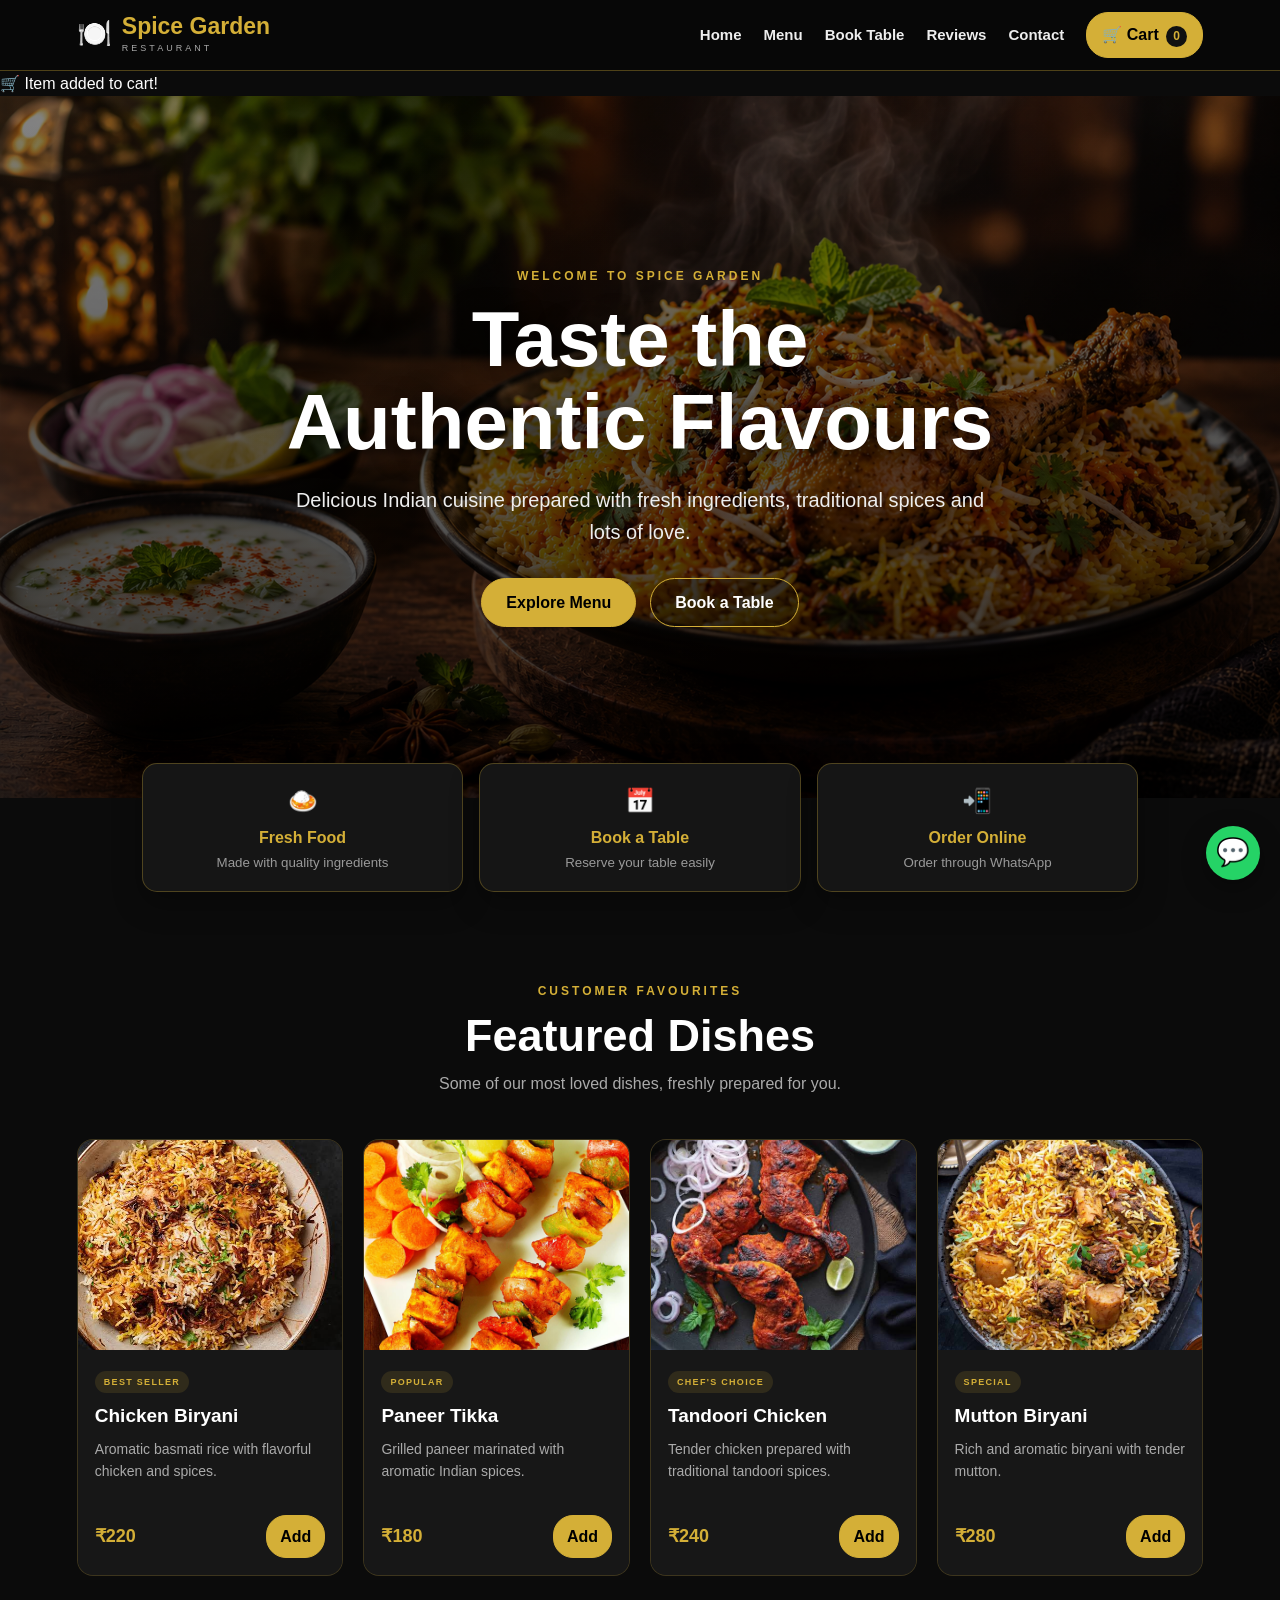
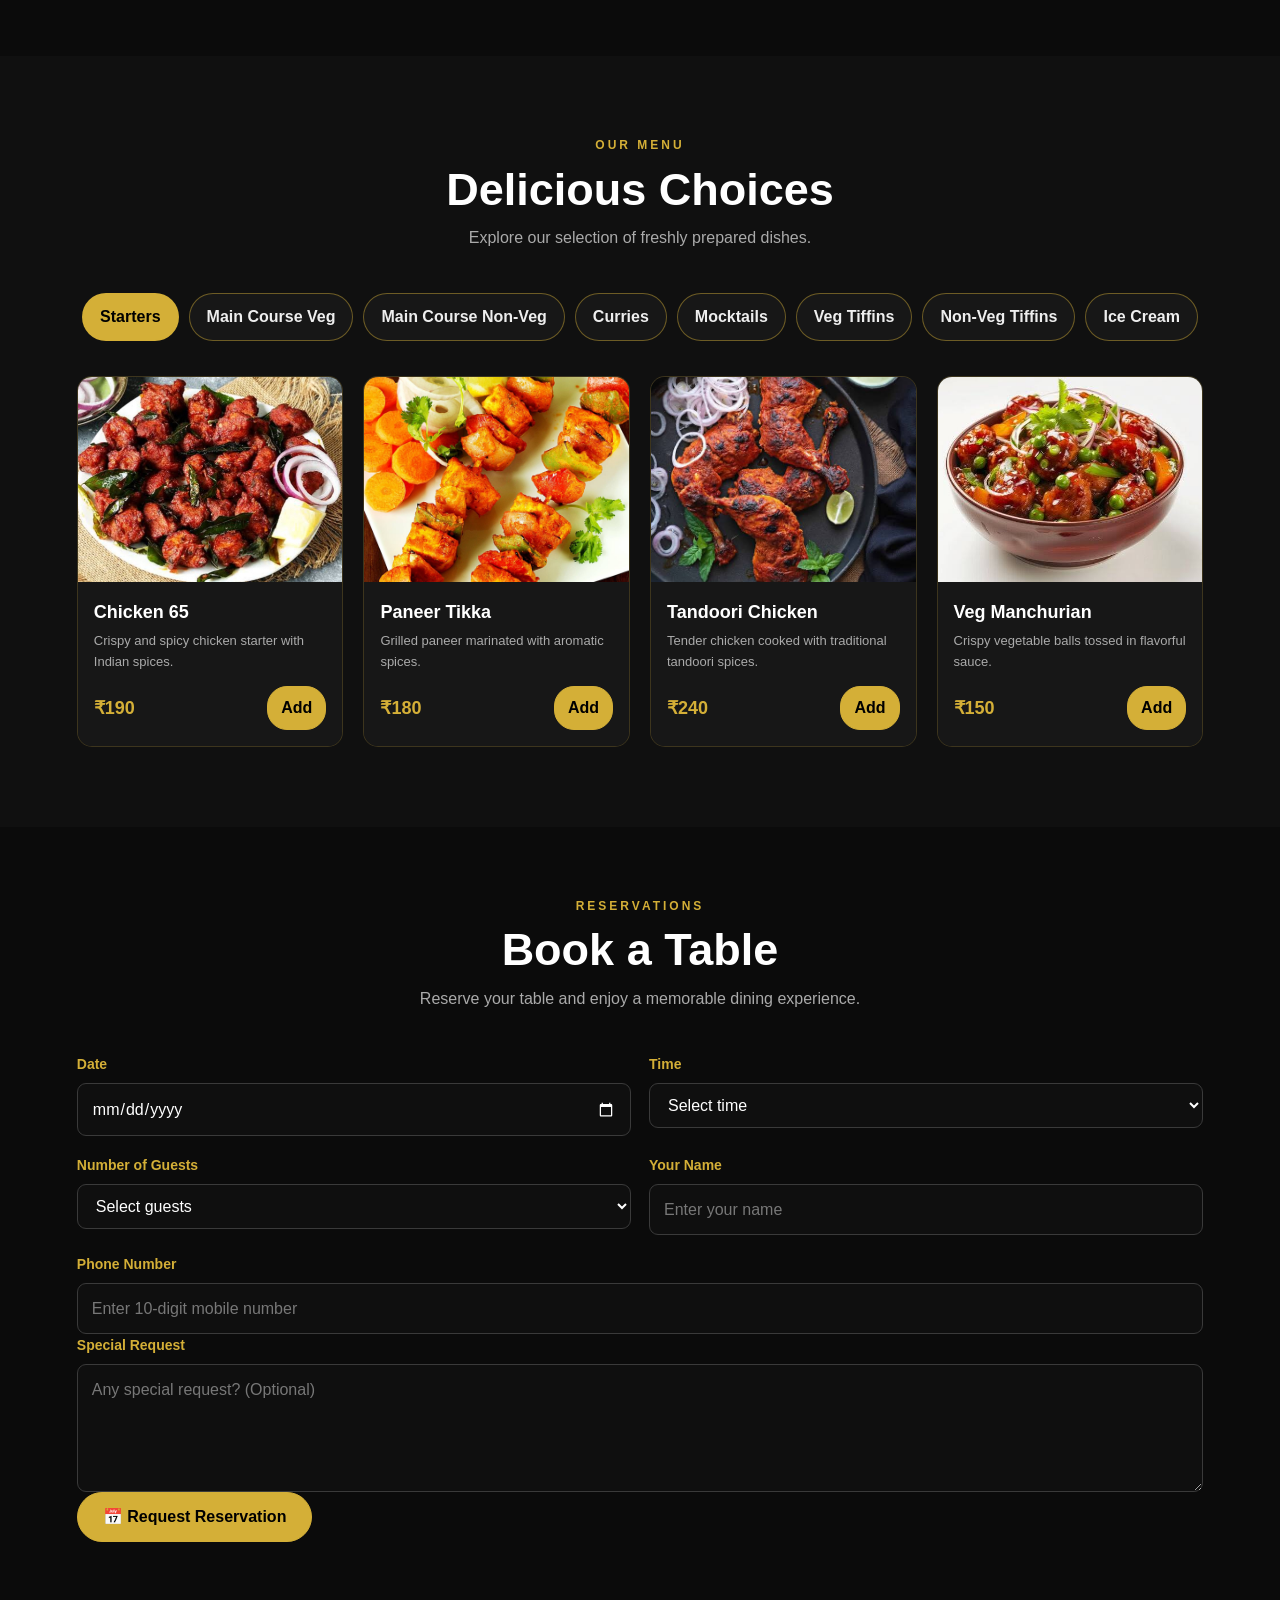
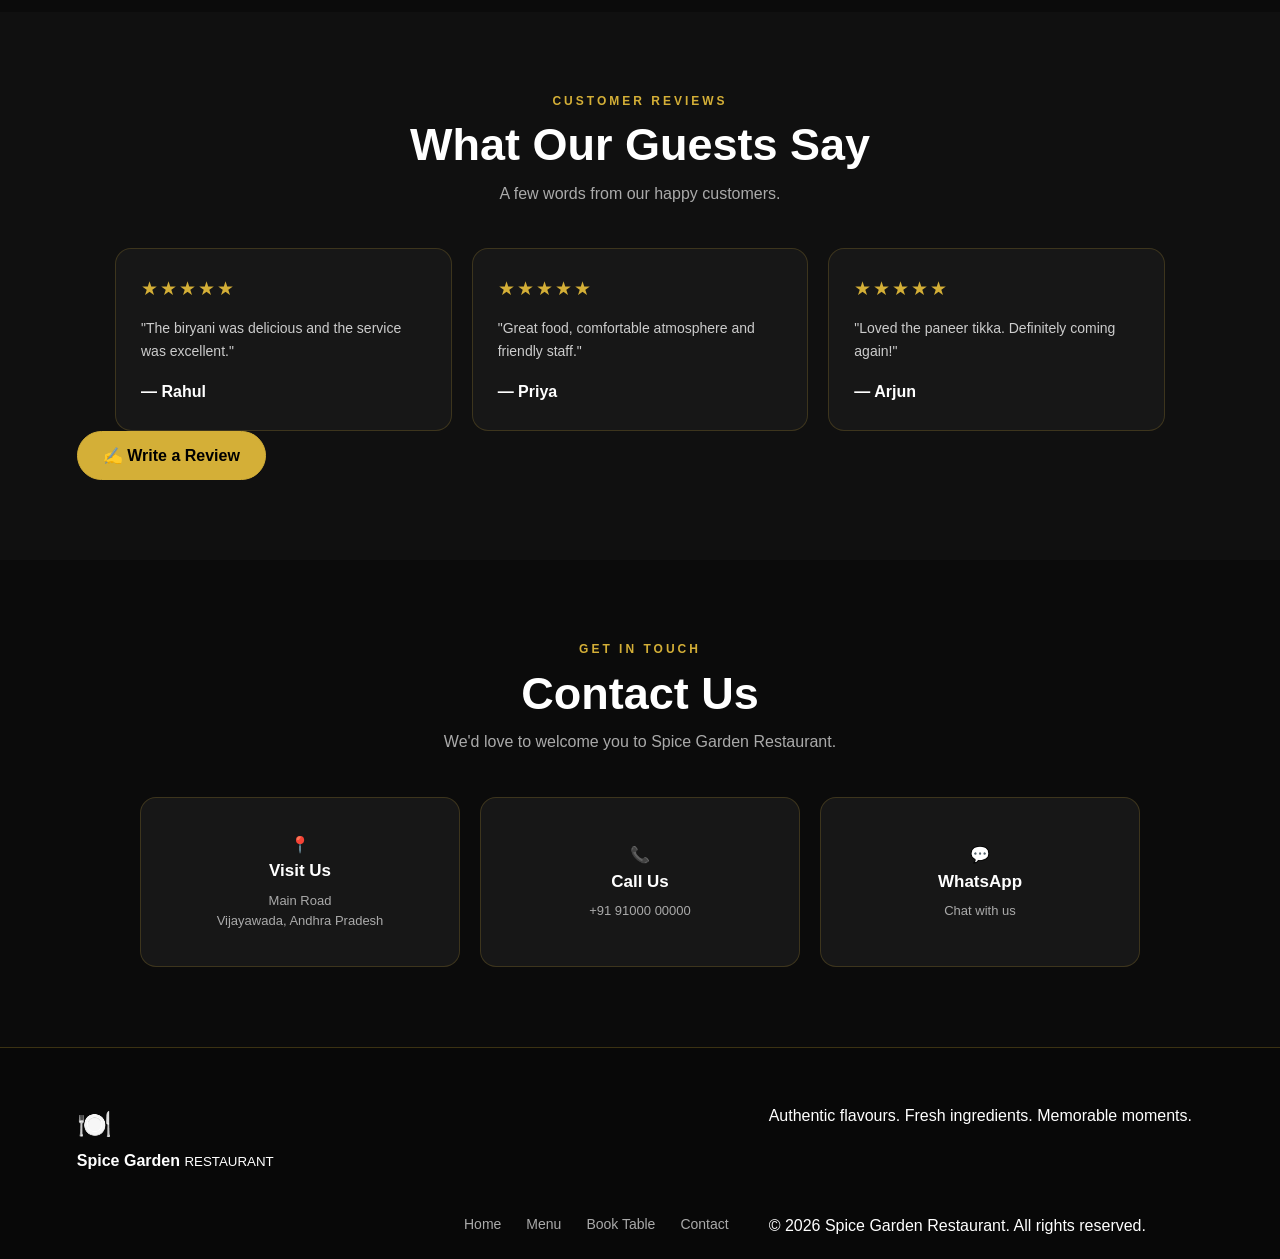
==== commit d955aef0: "index.html Add floating cart notification to main section" ====
--- a/index.html
+++ b/index.html
@@ -74,6 +74,11 @@
 
 
     <main>
+        <!-- Floating Cart Notification -->
+<div class="cart-toast" id="cartToast">
+    <span class="cart-toast-icon">🛒</span>
+    <span id="cartToastMessage">Item added to cart!</span>
+</div>
 
 
         <!-- ================= HERO ================= -->
--- a/style.css
+++ b/style.css
@@ -1426,414 +1426,292 @@
     }
 
 }
-/* =====================================================
-   SHOPPING CART
-   STYLE.CSS — PART 7
-===================================================== */
-
-
-/* ---------- CART OVERLAY ---------- */
+/* =========================
+   PART 7 — FLOATING CART
+========================= */
+
+body.cart-open {
+    overflow: hidden;
+}
 
 .cart-overlay {
     position: fixed;
-
     inset: 0;
-
     z-index: 2000;
-
-    background: rgba(0, 0, 0, 0.65);
-
+    display: flex;
+    justify-content: flex-end;
+    align-items: center;
+    padding: 20px;
+    background: rgba(0, 0, 0, 0.68);
+    backdrop-filter: blur(5px);
+    -webkit-backdrop-filter: blur(5px);
     opacity: 0;
-
     visibility: hidden;
-
-    transition: 0.3s ease;
-}
-
+    pointer-events: none;
+    transition: opacity 0.25s ease, visibility 0.25s ease;
+}
 
 .cart-overlay.show {
     opacity: 1;
-
     visibility: visible;
-}
-
-
-
-/* ---------- CART PANEL ---------- */
+    pointer-events: auto;
+}
 
 .cart-panel {
-    position: fixed;
-
-    top: 0;
-
-    right: 0;
-
-    z-index: 2100;
-
-    width: min(420px, 92vw);
-
-    height: 100vh;
-
-    display: flex;
-
+    position: relative;
+    width: min(430px, 94vw);
+    max-height: calc(100vh - 40px);
+    display: flex;
     flex-direction: column;
 
-    background: #111111;
-
-    border-left: 1px solid rgba(212, 175, 55, 0.35);
+    background: #15120f;
+    color: #fff;
+
+    border: 1px solid rgba(212, 175, 55, 0.45);
+    border-radius: 22px;
 
     box-shadow:
-        -15px 0 40px rgba(0, 0, 0, 0.45);
-
-    transform: translateX(100%);
-
-    transition: transform 0.3s ease;
-}
-
+        0 25px 70px rgba(0, 0, 0, 0.65),
+        0 0 35px rgba(212, 175, 55, 0.08);
+
+    overflow: hidden;
+
+    transform: translateX(35px) scale(0.96);
+    opacity: 0;
+
+    transition:
+        transform 0.3s ease,
+        opacity 0.25s ease;
+}
 
 .cart-panel.show {
-    transform: translateX(0);
-}
-
-
-
-/* ---------- CART HEADER ---------- */
+    transform: translateX(0) scale(1);
+    opacity: 1;
+}
+
+/* Cart header */
 
 .cart-header {
-    min-height: 70px;
-
-    padding: 15px 20px;
-
-    display: flex;
-
+    display: flex;
     align-items: center;
-
     justify-content: space-between;
-
-    border-bottom: 1px solid #292929;
-
-    background: #151515;
-}
-
+    padding: 20px 20px 16px;
+
+    border-bottom: 1px solid rgba(255, 255, 255, 0.08);
+}
 
 .cart-header h2 {
-    color: #ffffff;
-
-    font-size: 21px;
-}
-
-
-
-/* ---------- CART CLOSE BUTTON ---------- */
+    margin: 3px 0 0;
+    font-size: 23px;
+}
 
 .cart-close {
     width: 38px;
-
     height: 38px;
 
-    border: 1px solid #444444;
-
+    display: flex;
+    align-items: center;
+    justify-content: center;
+
+    border: 1px solid rgba(255, 255, 255, 0.12);
     border-radius: 50%;
 
-    background: transparent;
-
-    color: #ffffff;
-
-    font-size: 22px;
-
-    display: flex;
-
-    align-items: center;
-
-    justify-content: center;
-
-    transition: 0.25s ease;
-}
-
+    background: rgba(255, 255, 255, 0.06);
+    color: #fff;
+
+    font-size: 18px;
+    cursor: pointer;
+
+    transition: 0.2s ease;
+}
 
 .cart-close:hover {
-    background: #d4af37;
-
-    color: #000000;
-
+    background: rgba(212, 175, 55, 0.18);
     border-color: #d4af37;
-}
-
-
-
-/* ---------- CART ITEMS ---------- */
+    transform: rotate(90deg);
+}
+
+/* Cart items */
 
 .cart-items {
     flex: 1;
-
     overflow-y: auto;
-
-    padding: 18px;
-}
-
-
-
-/* ---------- EMPTY CART ---------- */
+    padding: 15px;
+}
+
+.cart-item {
+    display: flex;
+    align-items: center;
+    justify-content: space-between;
+    gap: 12px;
+
+    padding: 14px;
+    margin-bottom: 10px;
+
+    background: rgba(255, 255, 255, 0.045);
+    border: 1px solid rgba(255, 255, 255, 0.07);
+    border-radius: 14px;
+
+    transition: 0.2s ease;
+}
+
+.cart-item:hover {
+    border-color: rgba(212, 175, 55, 0.35);
+    background: rgba(212, 175, 55, 0.06);
+}
+
+.cart-item-info {
+    min-width: 0;
+}
+
+.cart-item-info h4 {
+    margin: 0 0 5px;
+    font-size: 15px;
+}
+
+.cart-item-info p {
+    margin: 0;
+    color: #999;
+    font-size: 12px;
+}
+
+.cart-item-right {
+    display: flex;
+    flex-direction: column;
+    align-items: flex-end;
+    gap: 8px;
+}
+
+.cart-item-total {
+    color: #d4af37;
+    font-size: 15px;
+}
+
+.cart-controls {
+    display: flex;
+    align-items: center;
+    gap: 6px;
+}
+
+.quantity-btn {
+    width: 30px;
+    height: 30px;
+
+    display: flex;
+    align-items: center;
+    justify-content: center;
+
+    border: 1px solid rgba(212, 175, 55, 0.4);
+    border-radius: 8px;
+
+    background: rgba(212, 175, 55, 0.08);
+    color: #d4af37;
+
+    font-size: 18px;
+    cursor: pointer;
+
+    transition: 0.2s ease;
+}
+
+.quantity-btn:hover {
+    background: #d4af37;
+    color: #111;
+}
+
+.quantity-number {
+    min-width: 25px;
+    text-align: center;
+    font-weight: 600;
+}
+
+.remove-item {
+    width: 30px;
+    height: 30px;
+
+    border: 0;
+    border-radius: 8px;
+
+    background: rgba(255, 80, 80, 0.08);
+    color: #ff7777;
+
+    cursor: pointer;
+    transition: 0.2s ease;
+}
+
+.remove-item:hover {
+    background: rgba(255, 80, 80, 0.18);
+}
+
+/* Empty cart */
 
 .empty-cart {
-    padding: 50px 15px;
-
     text-align: center;
-
-    color: #888888;
-
-    font-size: 15px;
-}
-
-
-
-/* ---------- CART ITEM ---------- */
-
-.cart-item {
-    display: flex;
-
-    align-items: flex-start;
-
+    padding: 45px 20px;
+    color: #999;
+}
+
+.empty-cart-icon {
+    font-size: 42px;
+    margin-bottom: 12px;
+}
+
+.empty-cart h3 {
+    margin: 0 0 7px;
+    color: #fff;
+}
+
+.empty-cart p {
+    margin: 0;
+    font-size: 13px;
+}
+
+/* Cart footer */
+
+.cart-footer {
+    padding: 16px 18px 18px;
+
+    background: rgba(0, 0, 0, 0.22);
+    border-top: 1px solid rgba(255, 255, 255, 0.08);
+}
+
+.cart-total-row {
+    display: flex;
     justify-content: space-between;
-
-    gap: 15px;
-
-    padding: 15px 0;
-
-    border-bottom: 1px solid #292929;
-}
-
-
-.cart-item h4 {
-    color: #ffffff;
-
-    font-size: 15px;
-
-    margin-bottom: 4px;
-}
-
-
-.cart-item-price {
-    color: #999999;
-
-    font-size: 13px;
-
-    margin-bottom: 9px;
-}
-
-
-.cart-item strong {
-    color: #d4af37;
+    align-items: center;
+
+    margin-bottom: 14px;
 
     font-size: 16px;
-
-    white-space: nowrap;
-}
-
-
-
-/* ---------- QUANTITY CONTROLS ---------- */
-
-.cart-quantity {
-    display: flex;
-
-    align-items: center;
-
-    gap: 8px;
-}
-
-
-.cart-quantity button {
-    width: 28px;
-
-    height: 28px;
-
-    border: 1px solid #555555;
-
-    border-radius: 6px;
-
-    background: #1d1d1d;
-
-    color: #ffffff;
-
-    font-weight: 800;
-}
-
-
-.cart-quantity button:hover {
-    background: #d4af37;
-
-    color: #000000;
-
-    border-color: #d4af37;
-}
-
-
-.cart-quantity span {
-    min-width: 20px;
-
-    text-align: center;
-
-    color: #ffffff;
-
-    font-weight: 700;
-}
-
-
-
-/* ---------- REMOVE BUTTON ---------- */
-
-.cart-remove {
-    margin-top: 7px;
-
-    border: none;
-
-    background: transparent;
-
-    color: #999999;
-
-    font-size: 12px;
-
-    text-decoration: underline;
-}
-
-
-.cart-remove:hover {
-    color: #d4af37;
-}
-
-
-
-/* =====================================================
-   CART FOOTER
-===================================================== */
-
-.cart-footer {
-    padding: 18px;
-
-    border-top: 1px solid #292929;
-
-    background: #151515;
-}
-
-
-.cart-total-row {
-    display: flex;
-
-    align-items: center;
-
-    justify-content: space-between;
-
-    margin-bottom: 14px;
-
-    color: #ffffff;
-
-    font-size: 18px;
-
-    font-weight: 800;
-}
-
+}
 
 .cart-total-row strong {
     color: #d4af37;
-
-    font-size: 21px;
-}
-
-
-
-/* ---------- WHATSAPP ORDER BUTTON ---------- */
-
-.whatsapp-order-btn {
+    font-size: 22px;
+}
+
+.cart-footer .gold-btn {
     width: 100%;
-
-    min-height: 47px;
-
-    border: 1px solid #d4af37;
-
-    border-radius: 25px;
-
-    background: #d4af37;
-
-    color: #000000;
-
-    font-weight: 800;
-
-    transition: 0.25s ease;
-}
-
-
-.whatsapp-order-btn:hover {
-    transform: translateY(-2px);
-
-    box-shadow:
-        0 8px 22px rgba(212, 175, 55, 0.22);
-}
-
-
-
-/* ---------- CLEAR CART BUTTON ---------- */
+    margin-bottom: 9px;
+}
 
 .clear-cart-btn {
     width: 100%;
-
-    margin-top: 9px;
-
-    min-height: 42px;
-
-    border: 1px solid #444444;
-
-    border-radius: 22px;
+    padding: 11px;
+
+    border: 1px solid rgba(255, 255, 255, 0.12);
+    border-radius: 10px;
 
     background: transparent;
-
-    color: #bbbbbb;
-
-    font-weight: 700;
-
-    transition: 0.25s ease;
-}
-
+    color: #aaa;
+
+    cursor: pointer;
+    transition: 0.2s ease;
+}
 
 .clear-cart-btn:hover {
-    border-color: #d4af37;
-
-    color: #d4af37;
-}
-
-
-
-/* =====================================================
-   MOBILE CART
-===================================================== */
-
-@media (max-width: 500px) {
-
-    .cart-panel {
-        width: 94vw;
-    }
-
-
-    .cart-header {
-        padding: 13px 16px;
-    }
-
-
-    .cart-items {
-        padding: 15px;
-    }
-
-
-    .cart-footer {
-        padding: 15px;
-    }
-
-
-    .cart-item {
-        gap: 10px;
-    }
-
-  }
+    color: #fff;
+    border-color: rgba(255, 255, 255, 0.3);
+}
 /* =====================================================
    FLOATING WHATSAPP + FOOTER + RESPONSIVE DESIGN
    STYLE.CSS — PART 8 FINAL
